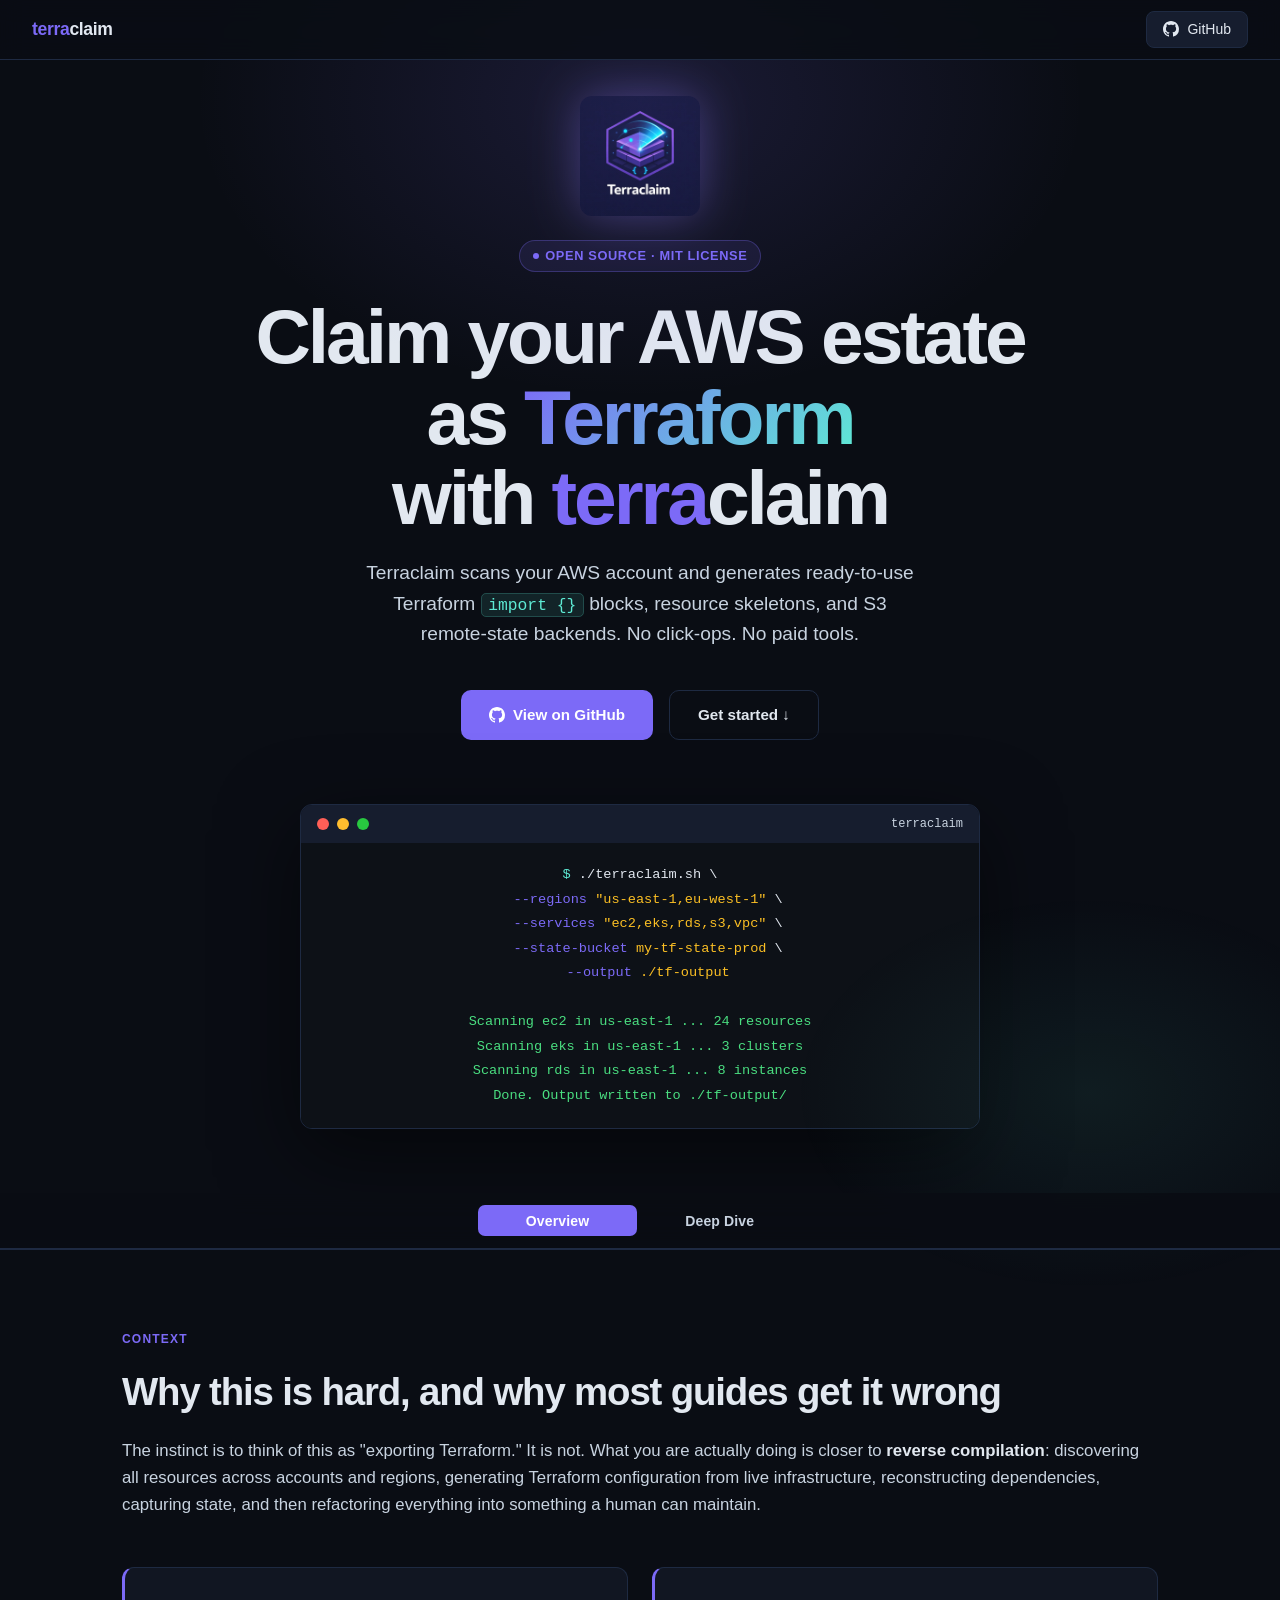
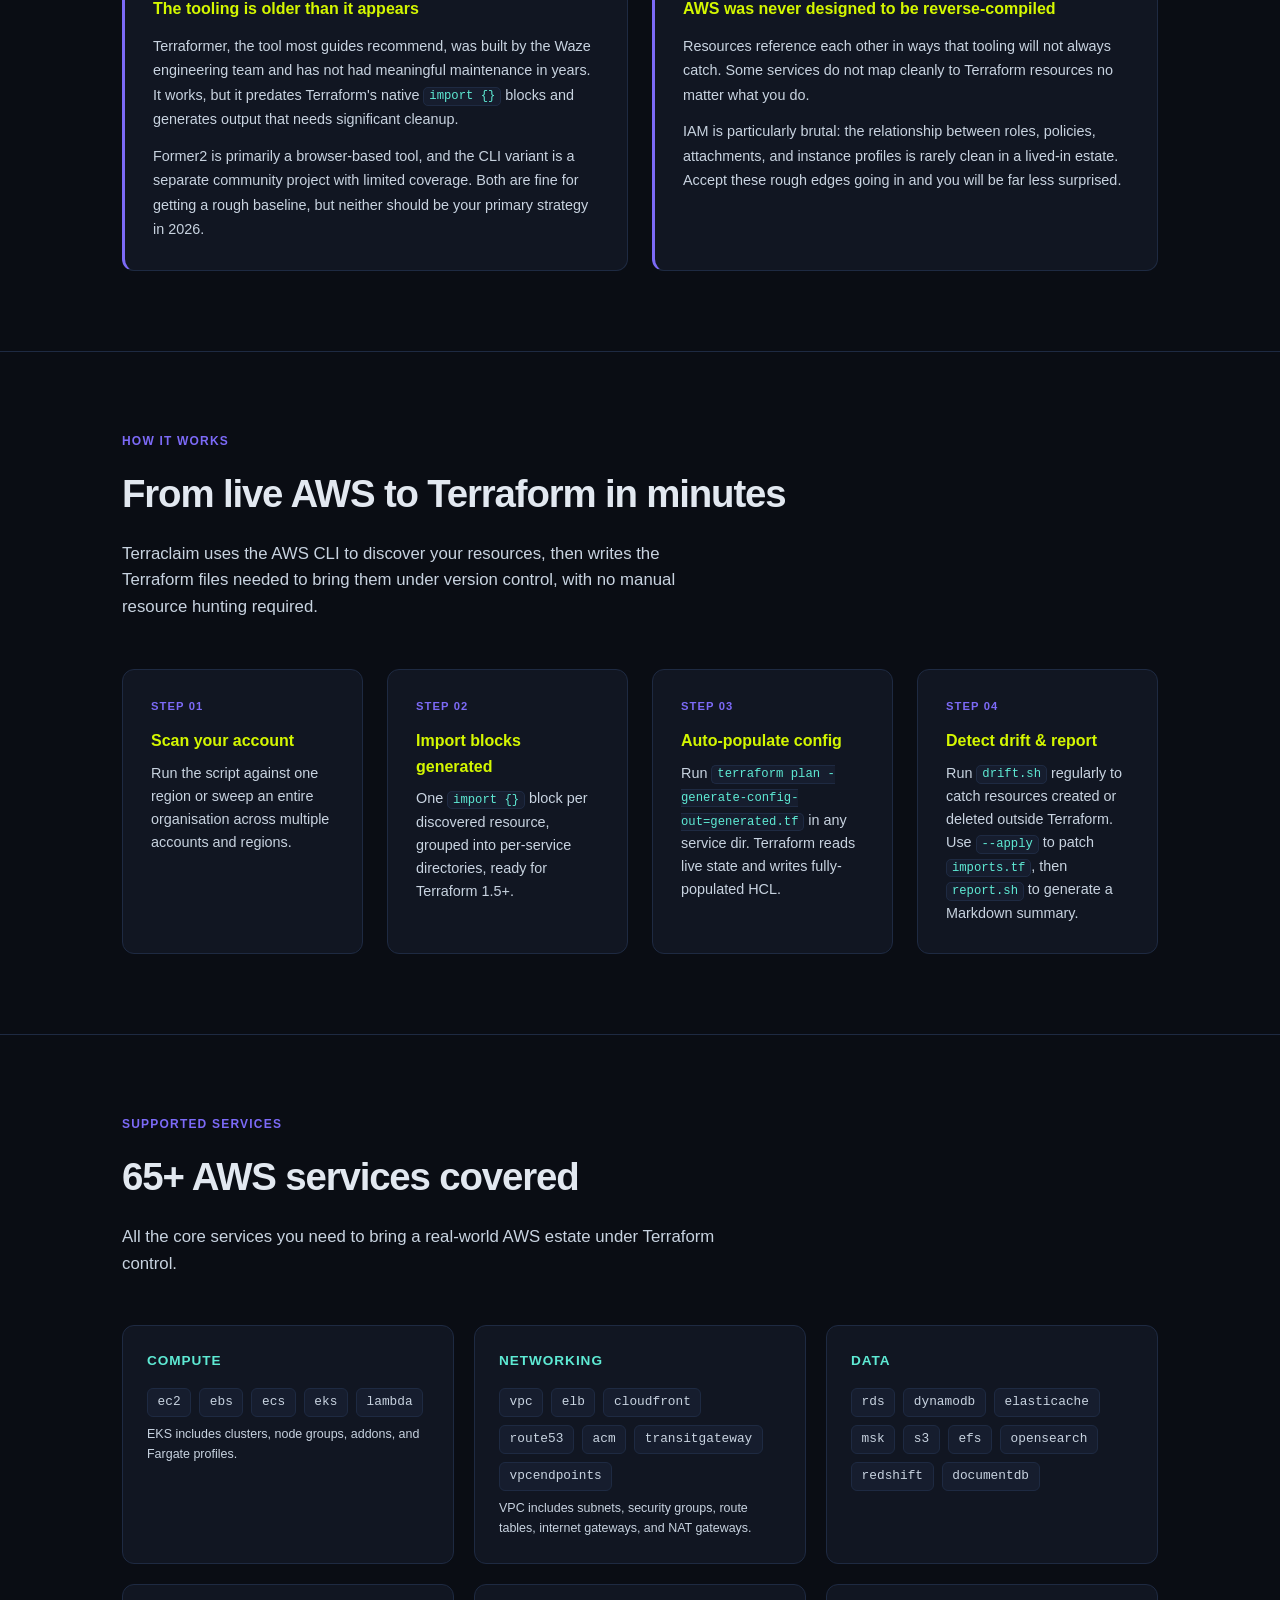
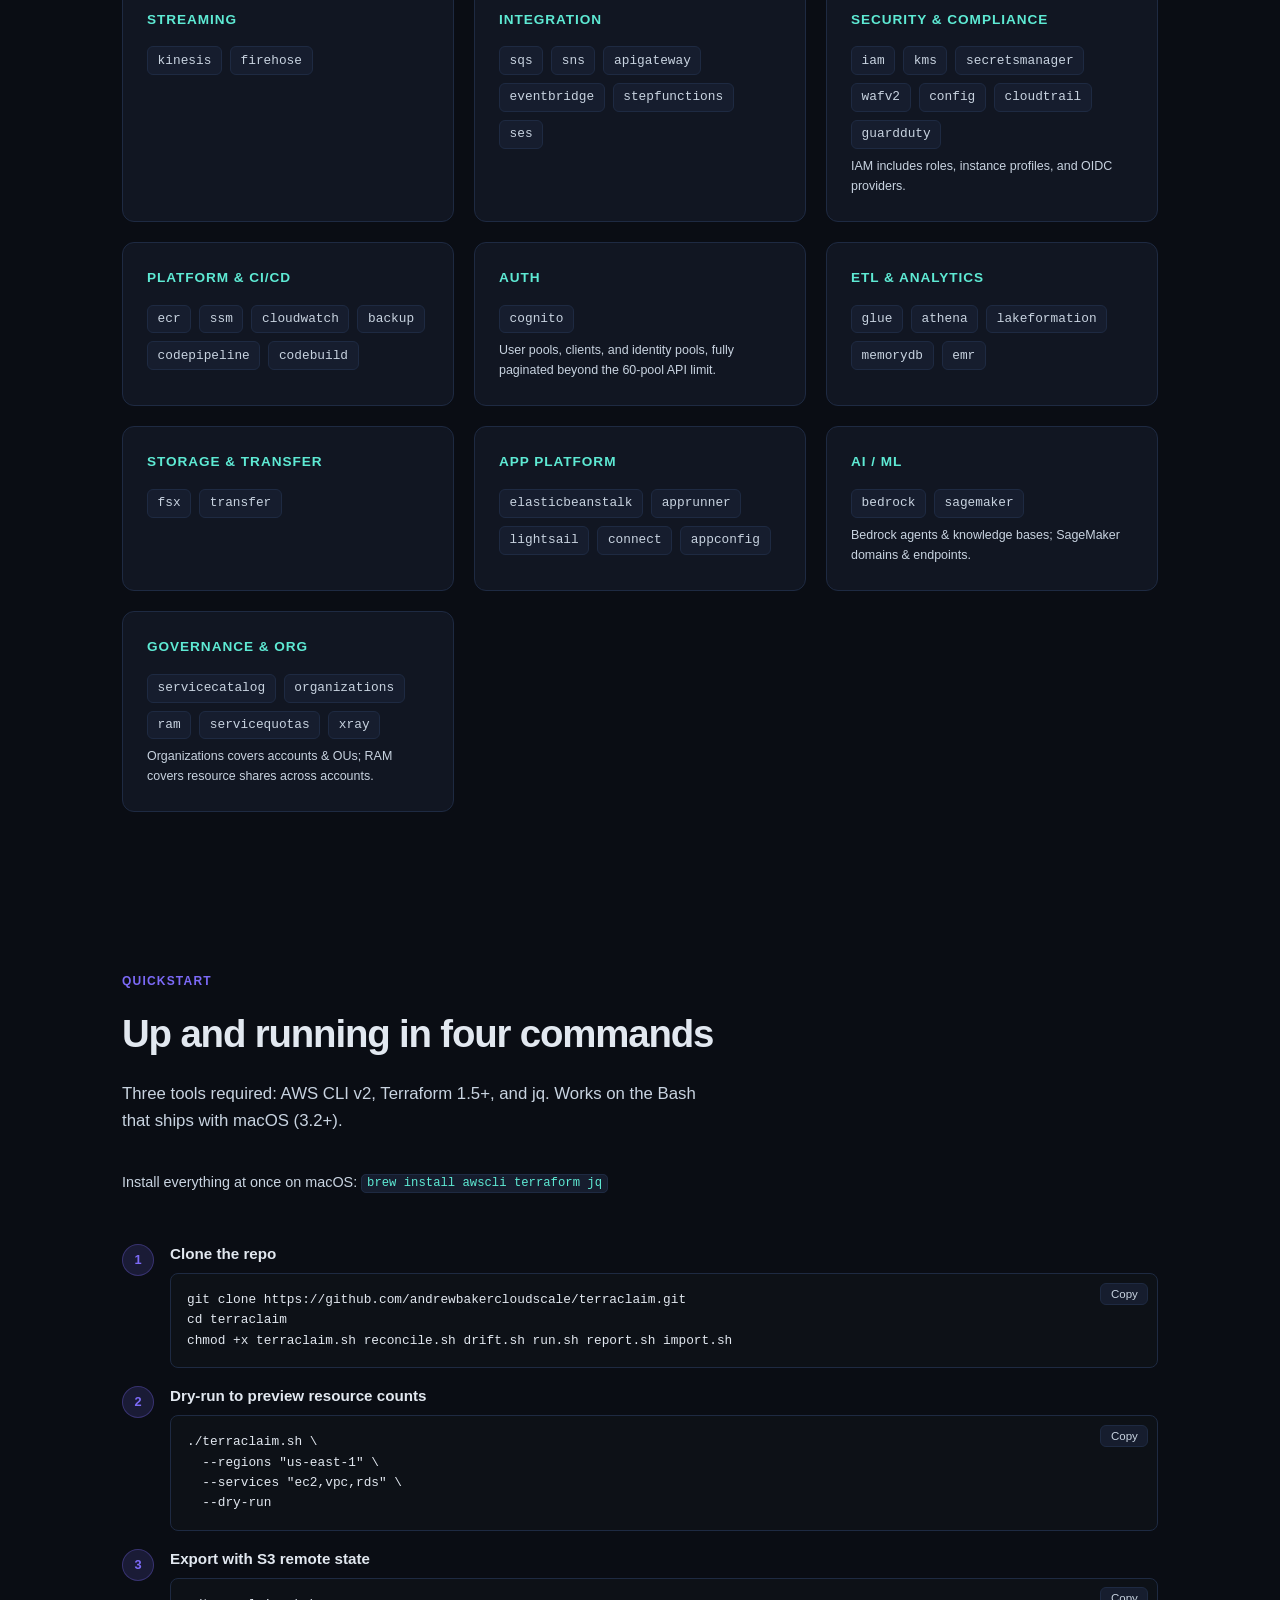
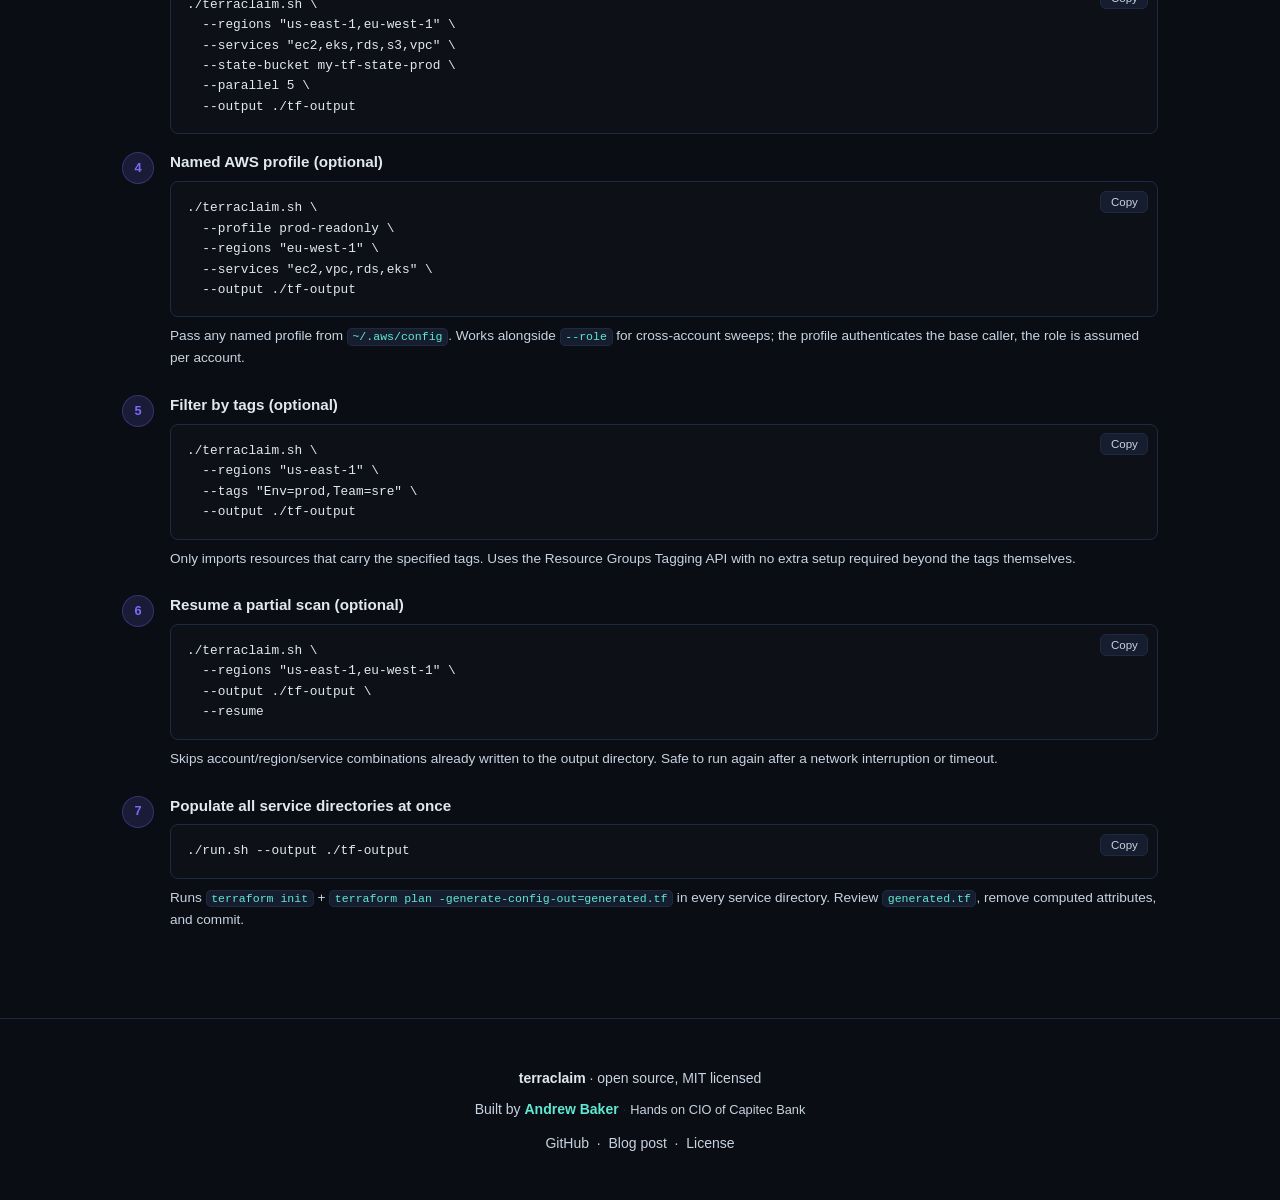
==== index.html @ 017fe3cd "feat: v1.7.1 — import.sh tests, 111 tests across 7 suites, website updates - tests/import.bats (12 t" ====
<!DOCTYPE html>
<html lang="en">
<head>
  <meta charset="UTF-8" />
  <meta name="viewport" content="width=device-width, initial-scale=1.0" />
  <title>Terraclaim: Claim your AWS estate as Terraform</title>
  <link rel="icon" type="image/png" href="favicon-tc.png" />
  <link rel="shortcut icon" href="favicon-tc.png" />
  <meta name="description" content="Terraclaim scans your AWS account and generates ready-to-use Terraform import blocks. No click-ops. No paid tools." />
  <meta property="og:title" content="Terraclaim: Claim your AWS estate as Terraform" />
  <meta property="og:description" content="Scan your AWS account and generate ready-to-use Terraform import blocks. No click-ops. No paid tools." />
  <meta property="og:image" content="https://terraclaim.org/terraclaim.png" />
  <meta property="og:image:secure_url" content="https://terraclaim.org/terraclaim.png" />
  <meta property="og:image:type" content="image/png" />
  <meta property="og:image:width" content="1024" />
  <meta property="og:image:height" content="1024" />
  <meta property="og:image:alt" content="Terraclaim: Claim your AWS estate as Terraform" />
  <meta property="og:url" content="https://terraclaim.org" />
  <meta property="og:type" content="website" />
  <meta name="twitter:card" content="summary_large_image" />
  <meta name="twitter:image" content="https://terraclaim.org/terraclaim.png" />
  <meta name="twitter:image:alt" content="Terraclaim: Claim your AWS estate as Terraform" />
  <style>
    *, *::before, *::after { box-sizing: border-box; margin: 0; padding: 0; }

    :root {
      --bg: #0a0d14;
      --surface: #111622;
      --surface2: #161d2e;
      --border: #1e2a42;
      --accent: #7c6af7;
      --accent2: #5eead4;
      --text: #e2e8f0;
      --muted: #c8d3e0;
      --code-bg: #0d1117;
      --radius: 12px;
    }

    html { scroll-behavior: smooth; scroll-padding-top: 68px; }

    body {
      background: var(--bg);
      color: var(--text);
      font-family: -apple-system, BlinkMacSystemFont, 'Inter', 'Segoe UI', sans-serif;
      font-size: 16px;
      line-height: 1.6;
      overflow-x: hidden;
    }

    /* NAV */
    nav {
      position: fixed;
      top: 0; left: 0; right: 0;
      z-index: 100;
      display: flex;
      align-items: center;
      justify-content: space-between;
      padding: 0 2rem;
      height: 60px;
      background: rgba(10, 13, 20, 0.85);
      backdrop-filter: blur(12px);
      border-bottom: 1px solid var(--border);
    }

    .nav-logo {
      font-size: 1.1rem;
      font-weight: 700;
      letter-spacing: -0.02em;
      color: var(--text);
      text-decoration: none;
    }

    .nav-logo span { color: var(--accent); }

    .nav-links { display: flex; gap: 1.5rem; align-items: center; }

    .nav-links a {
      color: var(--muted);
      text-decoration: none;
      font-size: 0.9rem;
      transition: color 0.2s;
    }

    .nav-links a:hover { color: var(--text); }

    /* TAB STRIP — sits below hero, sticks to top while scrolling */
    #tab-strip {
      position: sticky;
      top: 60px;
      left: 0; right: 0;
      z-index: 99;
      display: flex;
      justify-content: center;
      padding: 0.75rem 0;
      background: rgba(10, 13, 20, 0.95);
      backdrop-filter: blur(12px);
      border-bottom: 1px solid var(--border);
    }

    /* TAB SWITCHER */
    .tab-bar {
      display: flex;
      gap: 0.25rem;
      background: var(--surface2);
      border: 1px solid var(--border);
      border-radius: 10px;
      padding: 0.25rem;
    }

    .tab-btn {
      background: none;
      border: none;
      color: var(--muted);
      font-size: 0.875rem;
      font-weight: 600;
      padding: 0.45rem 3rem;
      border-radius: 7px;
      cursor: pointer;
      transition: background 0.18s, color 0.18s;
      letter-spacing: 0.01em;
    }

    .tab-btn:hover { color: var(--text); }

    .tab-btn.active {
      background: var(--accent);
      color: #fff;
    }

    /* hide/show tab panels */
    .tab-panel { display: block; }
    .tab-panel.hidden { display: none; }

    .btn-gh {
      display: flex;
      align-items: center;
      gap: 0.5rem;
      background: var(--surface2);
      border: 1px solid var(--border);
      color: var(--text) !important;
      padding: 0.4rem 1rem;
      border-radius: 8px;
      font-size: 0.875rem !important;
      font-weight: 500;
      transition: background 0.2s, border-color 0.2s !important;
    }

    .btn-gh:hover { background: var(--border) !important; border-color: var(--accent) !important; color: var(--text) !important; }

    /* HERO */
    .hero {
      min-height: 100vh;
      display: flex;
      flex-direction: column;
      align-items: center;
      justify-content: center;
      text-align: center;
      padding: 6rem 2rem 4rem;
      position: relative;
    }

    .hero::before {
      content: '';
      position: absolute;
      top: -200px; left: 50%; transform: translateX(-50%);
      width: 900px; height: 600px;
      background: radial-gradient(ellipse at center, rgba(124, 106, 247, 0.15) 0%, transparent 70%);
      pointer-events: none;
    }

    .hero::after {
      content: '';
      position: absolute;
      bottom: -100px; right: -200px;
      width: 600px; height: 400px;
      background: radial-gradient(ellipse at center, rgba(94, 234, 212, 0.07) 0%, transparent 70%);
      pointer-events: none;
    }

    .badge {
      display: inline-flex;
      align-items: center;
      gap: 0.4rem;
      background: rgba(124, 106, 247, 0.1);
      border: 1px solid rgba(124, 106, 247, 0.3);
      color: var(--accent);
      font-size: 0.8rem;
      font-weight: 600;
      letter-spacing: 0.05em;
      text-transform: uppercase;
      padding: 0.3rem 0.8rem;
      border-radius: 99px;
      margin-bottom: 1.5rem;
      transition: transform 0.2s ease, box-shadow 0.2s ease, border-color 0.2s ease, background 0.2s ease;
      cursor: default;
      will-change: transform;
    }

    .badge:hover {
      border-color: var(--accent);
      background: rgba(124, 106, 247, 0.2);
      transform: translateY(-6px) scale(1.02);
      box-shadow: 0 20px 40px rgba(0,0,0,0.5), 0 0 0 1px var(--accent), 0 8px 32px rgba(124,106,247,0.2);
    }

    .hero-logo {
      transition: transform 0.2s ease, filter 0.2s ease;
      will-change: transform;
      cursor: pointer;
      mix-blend-mode: screen;
      border-radius: var(--radius);
    }

    .hero-logo:hover {
      transform: translateY(-6px) scale(1.02);
      filter: drop-shadow(0 0 36px rgba(124,106,247,0.6)) !important;
    }

    .badge::before {
      content: '';
      width: 6px; height: 6px;
      background: var(--accent);
      border-radius: 50%;
    }

    h1 {
      font-size: clamp(2.8rem, 6vw, 5rem);
      font-weight: 800;
      letter-spacing: -0.04em;
      line-height: 1.05;
      margin-bottom: 1.25rem;
    }

    h1 .gradient {
      background: linear-gradient(135deg, var(--accent) 0%, var(--accent2) 100%);
      -webkit-background-clip: text;
      -webkit-text-fill-color: transparent;
      background-clip: text;
    }

    .tc-terra { color: var(--accent); }

    .hero-sub {
      font-size: clamp(1rem, 2vw, 1.2rem);
      color: var(--muted);
      max-width: 560px;
      margin-bottom: 2.5rem;
    }

    .hero-actions {
      display: flex;
      gap: 1rem;
      flex-wrap: wrap;
      justify-content: center;
    }

    .btn-primary {
      display: inline-flex;
      align-items: center;
      gap: 0.5rem;
      background: var(--accent);
      color: #fff;
      text-decoration: none;
      padding: 0.75rem 1.75rem;
      border-radius: 10px;
      font-weight: 600;
      font-size: 0.95rem;
      transition: opacity 0.2s, transform 0.15s;
    }

    .btn-primary:hover { opacity: 0.88; transform: translateY(-1px); }

    .btn-outline {
      display: inline-flex;
      align-items: center;
      gap: 0.5rem;
      background: transparent;
      color: var(--text);
      text-decoration: none;
      padding: 0.75rem 1.75rem;
      border-radius: 10px;
      font-weight: 600;
      font-size: 0.95rem;
      border: 1px solid var(--border);
      transition: border-color 0.2s, background 0.2s, transform 0.15s;
    }

    .btn-outline:hover { border-color: var(--accent); background: rgba(124,106,247,0.07); transform: translateY(-1px); }

    /* TERMINAL SNIPPET */
    .terminal-wrap {
      margin-top: 4rem;
      width: 100%;
      max-width: 680px;
      border-radius: var(--radius);
      overflow: hidden;
      border: 1px solid var(--border);
      box-shadow: 0 24px 80px rgba(0,0,0,0.5);
      transition: transform 0.2s ease, box-shadow 0.2s ease, border-color 0.2s ease;
      will-change: transform;
      cursor: pointer;
    }

    .terminal-wrap:hover {
      border-color: var(--accent);
      box-shadow: 0 32px 96px rgba(124,106,247,0.25), 0 24px 80px rgba(0,0,0,0.5);
      transform: translateY(-6px) scale(1.02);
    }

    .terminal-bar {
      background: var(--surface2);
      padding: 0.6rem 1rem;
      display: flex;
      align-items: center;
      gap: 0.5rem;
    }

    .dot { width: 12px; height: 12px; border-radius: 50%; }
    .dot-r { background: #ff5f57; }
    .dot-y { background: #ffbd2e; }
    .dot-g { background: #28c840; }

    .terminal-label {
      font-size: 0.75rem;
      color: var(--muted);
      margin-left: auto;
      font-family: 'SF Mono', 'Fira Code', monospace;
    }

    .terminal-body {
      background: var(--code-bg);
      padding: 1.25rem 1.5rem;
      font-family: 'SF Mono', 'Fira Code', 'Cascadia Code', monospace;
      font-size: 0.85rem;
      line-height: 1.8;
    }

    .terminal-body .prompt { color: var(--accent2); user-select: none; }
    .terminal-body .cmd { color: var(--text); }
    .terminal-body .flag { color: var(--accent); }
    .terminal-body .val { color: #fbbf24; }
    .terminal-body .comment { color: var(--muted); }
    .terminal-body .out { color: #4ade80; }

    /* SECTION LAYOUT */
    section {
      padding: 5rem 2rem;
      max-width: 1100px;
      margin: 0 auto;
    }

    .section-label {
      font-size: 0.75rem;
      font-weight: 700;
      letter-spacing: 0.1em;
      text-transform: uppercase;
      color: var(--accent);
      margin-bottom: 0.75rem;
    }

    h2 {
      font-size: clamp(1.6rem, 3vw, 2.4rem);
      font-weight: 700;
      letter-spacing: -0.03em;
      margin-bottom: 1rem;
    }

    .section-intro {
      color: var(--muted);
      max-width: 600px;
      margin-bottom: 3rem;
      font-size: 1.05rem;
    }

    /* HOW IT WORKS */
    .steps {
      display: grid;
      grid-template-columns: repeat(auto-fit, minmax(220px, 1fr));
      gap: 1.5rem;
    }

    .step {
      background: var(--surface);
      border: 1px solid var(--border);
      border-radius: var(--radius);
      padding: 1.75rem;
      position: relative;
      transition: transform 0.2s ease, box-shadow 0.2s ease, border-color 0.2s ease, background 0.2s ease;
    }

    .step:hover {
      border-color: var(--accent);
      background: var(--surface2);
      transform: translateY(-6px) scale(1.02);
      box-shadow: 0 20px 40px rgba(0,0,0,0.5), 0 0 0 1px var(--accent), 0 8px 32px rgba(124,106,247,0.2);
    }

    .step-num {
      font-size: 0.7rem;
      font-weight: 700;
      letter-spacing: 0.1em;
      color: var(--accent);
      margin-bottom: 0.75rem;
    }

    .step h3 { font-size: 1rem; font-weight: 600; margin-bottom: 0.5rem; color: #d4f700; }
    .step p { font-size: 0.9rem; color: var(--muted); }

    /* SERVICES */
    .service-grid {
      display: grid;
      grid-template-columns: repeat(auto-fit, minmax(280px, 1fr));
      gap: 1.25rem;
    }

    .service-card {
      background: var(--surface);
      border: 1px solid var(--border);
      border-radius: var(--radius);
      padding: 1.5rem;
      transition: transform 0.2s ease, box-shadow 0.2s ease, border-color 0.2s ease, background 0.2s ease;
    }

    .service-card:hover {
      border-color: var(--accent2);
      background: var(--surface2);
      transform: translateY(-6px) scale(1.02);
      box-shadow: 0 20px 40px rgba(0,0,0,0.5), 0 0 0 1px var(--accent2), 0 8px 32px rgba(94,234,212,0.15);
    }

    .service-card h3 {
      font-size: 0.85rem;
      font-weight: 600;
      text-transform: uppercase;
      letter-spacing: 0.07em;
      color: var(--accent2);
      margin-bottom: 1rem;
    }

    .tags {
      display: flex;
      flex-wrap: wrap;
      gap: 0.5rem;
    }

    .tag {
      background: var(--surface2);
      border: 1px solid var(--border);
      color: var(--muted);
      font-size: 0.8rem;
      font-family: 'SF Mono', 'Fira Code', monospace;
      padding: 0.2rem 0.6rem;
      border-radius: 6px;
    }

    /* OUTPUT */
    .output-grid {
      display: grid;
      grid-template-columns: 1fr 1fr;
      gap: 1.5rem;
    }

    @media (max-width: 640px) { .output-grid { grid-template-columns: 1fr; } }

    .output-card {
      background: var(--surface);
      border: 1px solid var(--border);
      border-radius: var(--radius);
      padding: 1.5rem;
      transition: transform 0.2s ease, box-shadow 0.2s ease, border-color 0.2s ease, background 0.2s ease;
    }

    .output-card:hover {
      border-color: var(--accent);
      background: var(--surface2);
      transform: translateY(-6px) scale(1.02);
      box-shadow: 0 20px 40px rgba(0,0,0,0.5), 0 0 0 1px var(--accent), 0 8px 32px rgba(124,106,247,0.2);
    }

    .output-card h3 {
      font-size: 0.95rem;
      font-weight: 600;
      margin-bottom: 0.4rem;
    }

    .output-card p {
      font-size: 0.875rem;
      color: var(--muted);
      margin-bottom: 1rem;
    }

    pre {
      background: var(--code-bg);
      border: 1px solid var(--border);
      border-radius: 8px;
      padding: 1rem;
      font-family: 'SF Mono', 'Fira Code', monospace;
      font-size: 0.8rem;
      line-height: 1.6;
      overflow-x: auto;
      color: var(--text);
    }

    pre .kw { color: var(--accent); }
    pre .str { color: #fbbf24; }
    pre .cm { color: var(--muted); }

    /* QUICKSTART */
    .qs-steps {
      display: flex;
      flex-direction: column;
      gap: 1rem;
    }

    .qs-step {
      display: grid;
      grid-template-columns: 32px 1fr;
      gap: 1rem;
      align-items: start;
    }

    .qs-num {
      width: 32px; height: 32px;
      background: rgba(124,106,247,0.15);
      border: 1px solid rgba(124,106,247,0.3);
      color: var(--accent);
      border-radius: 50%;
      display: flex;
      align-items: center;
      justify-content: center;
      font-size: 0.8rem;
      font-weight: 700;
      flex-shrink: 0;
      margin-top: 2px;
    }

    .qs-content h3 { font-size: 0.95rem; font-weight: 600; margin-bottom: 0.4rem; }
    .qs-content p { font-size: 0.875rem; color: var(--muted); margin-bottom: 0.5rem; }

    code {
      background: var(--surface2);
      border: 1px solid var(--border);
      border-radius: 5px;
      padding: 0.1em 0.4em;
      font-family: 'SF Mono', 'Fira Code', monospace;
      font-size: 0.85em;
      color: var(--accent2);
    }

    /* WHY HARD */
    .hard-grid {
      display: grid;
      grid-template-columns: repeat(auto-fit, minmax(300px, 1fr));
      gap: 1.5rem;
      margin-top: 2.5rem;
    }

    .hard-card {
      background: var(--surface);
      border: 1px solid var(--border);
      border-radius: var(--radius);
      padding: 1.75rem;
      border-left: 3px solid var(--accent);
      transition: transform 0.2s ease, box-shadow 0.2s ease, border-color 0.2s ease, background 0.2s ease;
    }

    .hard-card:hover {
      border-color: var(--accent);
      background: var(--surface2);
      transform: translateY(-6px) scale(1.02);
      box-shadow: 0 20px 40px rgba(0,0,0,0.5), 0 0 0 1px var(--accent), 0 8px 32px rgba(124,106,247,0.2);
    }

    .hard-card h3 {
      font-size: 1rem;
      font-weight: 600;
      color: #d4f700;
      margin-bottom: 0.75rem;
    }

    .hard-card p {
      font-size: 0.9rem;
      color: var(--muted);
      line-height: 1.7;
    }

    .hard-card p + p { margin-top: 0.75rem; }

    /* COPY BUTTON */
    .pre-wrap {
      position: relative;
    }

    .copy-btn {
      position: absolute;
      top: 0.6rem;
      right: 0.6rem;
      background: var(--surface2);
      border: 1px solid var(--border);
      color: var(--muted);
      font-family: -apple-system, BlinkMacSystemFont, 'Inter', sans-serif;
      font-size: 0.72rem;
      font-weight: 500;
      padding: 0.25rem 0.6rem;
      border-radius: 6px;
      cursor: pointer;
      transition: background 0.15s, color 0.15s, border-color 0.15s;
      user-select: none;
    }

    .copy-btn:hover {
      background: var(--border);
      color: var(--text);
      border-color: var(--accent);
    }

    .copy-btn.copied {
      color: var(--accent2);
      border-color: var(--accent2);
    }

    /* DIVIDER */
    .divider {
      border: none;
      border-top: 1px solid var(--border);
      margin: 0;
    }

    /* FOOTER */
    footer {
      text-align: center;
      padding: 3rem 2rem;
      color: var(--muted);
      font-size: 0.875rem;
      border-top: 1px solid var(--border);
    }

    footer a { color: var(--muted); text-decoration: none; transition: color 0.2s; }
    footer a:hover { color: var(--accent); }

    /* RESPONSIVE */
    @media (max-width: 640px) {
      nav { padding: 0 1rem; }
      .nav-links a:not(.btn-gh) { display: none; }
    }
  </style>
</head>
<body>

<!-- MATRIX RAIN OVERLAY -->
<div id="matrix-overlay" style="position:fixed;top:0;left:0;width:100%;height:100%;z-index:9998;opacity:1;transition:opacity 1.5s ease;pointer-events:none;">
  <canvas id="matrix-canvas" style="display:block;width:100%;height:100%;"></canvas>
</div>

<!-- NAV -->
<nav>
  <a class="nav-logo" href="#"><span>terra</span>claim</a>
  <div class="nav-links">
    <a class="btn-gh" href="https://github.com/andrewbakercloudscale/terraclaim" target="_blank" rel="noopener">
      <svg width="16" height="16" viewBox="0 0 16 16" fill="currentColor"><path d="M8 0C3.58 0 0 3.58 0 8c0 3.54 2.29 6.53 5.47 7.59.4.07.55-.17.55-.38 0-.19-.01-.82-.01-1.49-2.01.37-2.53-.49-2.69-.94-.09-.23-.48-.94-.82-1.13-.28-.15-.68-.52-.01-.53.63-.01 1.08.58 1.23.82.72 1.21 1.87.87 2.33.66.07-.52.28-.87.51-1.07-1.78-.2-3.64-.89-3.64-3.95 0-.87.31-1.59.82-2.15-.08-.2-.36-1.02.08-2.12 0 0 .67-.21 2.2.82.64-.18 1.32-.27 2-.27.68 0 1.36.09 2 .27 1.53-1.04 2.2-.82 2.2-.82.44 1.1.16 1.92.08 2.12.51.56.82 1.27.82 2.15 0 3.07-1.87 3.75-3.65 3.95.29.25.54.73.54 1.48 0 1.07-.01 1.93-.01 2.2 0 .21.15.46.55.38A8.013 8.013 0 0016 8c0-4.42-3.58-8-8-8z"/></svg>
      GitHub
    </a>
  </div>
</nav>

<!-- HERO -->
<section class="hero">
  <img src="terraclaim.jpg" alt="Terraclaim" class="hero-logo" style="width:120px;height:120px;object-fit:contain;margin-bottom:1.5rem;filter:drop-shadow(0 0 24px rgba(124,106,247,0.4));" />
  <div class="badge">Open Source · MIT License</div>
  <h1>Claim your AWS estate<br>as <span class="gradient">Terraform</span><br>with <span class="tc-terra">terra</span>claim</h1>
  <p class="hero-sub">
    Terraclaim scans your AWS account and generates ready-to-use Terraform
    <code style="background:rgba(94,234,212,0.1);border-color:rgba(94,234,212,0.2);color:var(--accent2);">import {}</code> blocks,
    resource skeletons, and S3 remote-state backends. No click-ops. No paid tools.
  </p>
  <div class="hero-actions">
    <a class="btn-primary" href="https://github.com/andrewbakercloudscale/terraclaim" target="_blank" rel="noopener">
      <svg width="16" height="16" viewBox="0 0 16 16" fill="currentColor"><path d="M8 0C3.58 0 0 3.58 0 8c0 3.54 2.29 6.53 5.47 7.59.4.07.55-.17.55-.38 0-.19-.01-.82-.01-1.49-2.01.37-2.53-.49-2.69-.94-.09-.23-.48-.94-.82-1.13-.28-.15-.68-.52-.01-.53.63-.01 1.08.58 1.23.82.72 1.21 1.87.87 2.33.66.07-.52.28-.87.51-1.07-1.78-.2-3.64-.89-3.64-3.95 0-.87.31-1.59.82-2.15-.08-.2-.36-1.02.08-2.12 0 0 .67-.21 2.2.82.64-.18 1.32-.27 2-.27.68 0 1.36.09 2 .27 1.53-1.04 2.2-.82 2.2-.82.44 1.1.16 1.92.08 2.12.51.56.82 1.27.82 2.15 0 3.07-1.87 3.75-3.65 3.95.29.25.54.73.54 1.48 0 1.07-.01 1.93-.01 2.2 0 .21.15.46.55.38A8.013 8.013 0 0016 8c0-4.42-3.58-8-8-8z"/></svg>
      View on GitHub
    </a>
    <a class="btn-outline" href="#quickstart">Get started &darr;</a>
  </div>

  <div class="terminal-wrap">
    <div class="terminal-bar">
      <div class="dot dot-r"></div>
      <div class="dot dot-y"></div>
      <div class="dot dot-g"></div>
      <span class="terminal-label">terraclaim</span>
    </div>
    <div class="terminal-body">
      <div><span class="prompt">$ </span><span class="cmd">./terraclaim.sh \</span></div>
      <div>&nbsp;&nbsp;<span class="flag">--regions</span> <span class="val">"us-east-1,eu-west-1"</span> \</div>
      <div>&nbsp;&nbsp;<span class="flag">--services</span> <span class="val">"ec2,eks,rds,s3,vpc"</span> \</div>
      <div>&nbsp;&nbsp;<span class="flag">--state-bucket</span> <span class="val">my-tf-state-prod</span> \</div>
      <div>&nbsp;&nbsp;<span class="flag">--output</span> <span class="val">./tf-output</span></div>
      <br>
      <div><span class="out">Scanning ec2 in us-east-1 ... 24 resources</span></div>
      <div><span class="out">Scanning eks in us-east-1 ... 3 clusters</span></div>
      <div><span class="out">Scanning rds in us-east-1 ... 8 instances</span></div>
      <div><span class="out">Done. Output written to ./tf-output/</span></div>
    </div>
  </div>
</section>

<!-- TAB STRIP — always visible below hero -->
<div id="tab-strip">
  <button class="tab-btn active" onclick="switchTab('overview')">Overview</button>
  <button class="tab-btn" onclick="switchTab('deepdive')">Deep Dive</button>
</div>

<hr class="divider" data-tab="overview" />

<!-- WHY HARD -->
<section id="why-hard" data-tab="overview">
  <div class="section-label">Context</div>
  <h2>Why this is hard, and why most guides get it wrong</h2>
  <p class="section-intro" style="max-width:100%;">
    The instinct is to think of this as "exporting Terraform." It is not. What you are
    actually doing is closer to <strong style="color:var(--text);">reverse compilation</strong>:
    discovering all resources across accounts and regions, generating Terraform configuration
    from live infrastructure, reconstructing dependencies, capturing state, and then
    refactoring everything into something a human can maintain.
  </p>

  <div class="hard-grid">
    <div class="hard-card">
      <h3>The tooling is older than it appears</h3>
      <p>
        Terraformer, the tool most guides recommend, was built by the Waze engineering team
        and has not had meaningful maintenance in years. It works, but it predates
        Terraform's native <code>import {}</code> blocks and generates output that needs
        significant cleanup.
      </p>
      <p>
        Former2 is primarily a browser-based tool, and the CLI variant is a separate
        community project with limited coverage. Both are fine for getting a rough baseline,
        but neither should be your primary strategy in 2026.
      </p>
    </div>
    <div class="hard-card">
      <h3>AWS was never designed to be reverse-compiled</h3>
      <p>
        Resources reference each other in ways that tooling will not always catch. Some
        services do not map cleanly to Terraform resources no matter what you do.
      </p>
      <p>
        IAM is particularly brutal: the relationship between roles, policies, attachments,
        and instance profiles is rarely clean in a lived-in estate. Accept these rough edges
        going in and you will be far less surprised.
      </p>
    </div>
  </div>
</section>

<hr class="divider" data-tab="overview" />

<!-- HOW IT WORKS -->
<section id="how-it-works" data-tab="overview">
  <div class="section-label">How it works</div>
  <h2>From live AWS to Terraform in minutes</h2>
  <p class="section-intro">
    Terraclaim uses the AWS CLI to discover your resources, then writes the Terraform files
    needed to bring them under version control, with no manual resource hunting required.
  </p>
  <div class="steps">
    <div class="step">
      <div class="step-num">STEP 01</div>
      <h3>Scan your account</h3>
      <p>Run the script against one region or sweep an entire organisation across multiple accounts and regions.</p>
    </div>
    <div class="step">
      <div class="step-num">STEP 02</div>
      <h3>Import blocks generated</h3>
      <p>One <code>import {}</code> block per discovered resource, grouped into per-service directories, ready for Terraform 1.5+.</p>
    </div>
    <div class="step">
      <div class="step-num">STEP 03</div>
      <h3>Auto-populate config</h3>
      <p>Run <code>terraform plan -generate-config-out=generated.tf</code> in any service dir. Terraform reads live state and writes fully-populated HCL.</p>
    </div>
    <div class="step">
      <div class="step-num">STEP 04</div>
      <h3>Detect drift &amp; report</h3>
      <p>Run <code>drift.sh</code> regularly to catch resources created or deleted outside Terraform. Use <code>--apply</code> to patch <code>imports.tf</code>, then <code>report.sh</code> to generate a Markdown summary.</p>
    </div>
  </div>
</section>

<hr class="divider" data-tab="overview" />

<!-- SERVICES -->
<section id="services" data-tab="overview">
  <div class="section-label">Supported services</div>
  <h2>65+ AWS services covered</h2>
  <p class="section-intro">All the core services you need to bring a real-world AWS estate under Terraform control.</p>
  <div class="service-grid">
    <div class="service-card">
      <h3>Compute</h3>
      <div class="tags">
        <span class="tag">ec2</span><span class="tag">ebs</span><span class="tag">ecs</span><span class="tag">eks</span><span class="tag">lambda</span>
      </div>
      <p style="font-size:0.78rem;color:var(--muted);margin-top:0.5rem;">EKS includes clusters, node groups, addons, and Fargate profiles.</p>
    </div>
    <div class="service-card">
      <h3>Networking</h3>
      <div class="tags">
        <span class="tag">vpc</span><span class="tag">elb</span><span class="tag">cloudfront</span><span class="tag">route53</span><span class="tag">acm</span><span class="tag">transitgateway</span><span class="tag">vpcendpoints</span>
      </div>
      <p style="font-size:0.78rem;color:var(--muted);margin-top:0.5rem;">VPC includes subnets, security groups, route tables, internet gateways, and NAT gateways.</p>
    </div>
    <div class="service-card">
      <h3>Data</h3>
      <div class="tags">
        <span class="tag">rds</span><span class="tag">dynamodb</span><span class="tag">elasticache</span><span class="tag">msk</span><span class="tag">s3</span><span class="tag">efs</span><span class="tag">opensearch</span><span class="tag">redshift</span><span class="tag">documentdb</span>
      </div>
    </div>
    <div class="service-card">
      <h3>Streaming</h3>
      <div class="tags">
        <span class="tag">kinesis</span><span class="tag">firehose</span>
      </div>
    </div>
    <div class="service-card">
      <h3>Integration</h3>
      <div class="tags">
        <span class="tag">sqs</span><span class="tag">sns</span><span class="tag">apigateway</span><span class="tag">eventbridge</span><span class="tag">stepfunctions</span><span class="tag">ses</span>
      </div>
    </div>
    <div class="service-card">
      <h3>Security &amp; Compliance</h3>
      <div class="tags">
        <span class="tag">iam</span><span class="tag">kms</span><span class="tag">secretsmanager</span><span class="tag">wafv2</span><span class="tag">config</span><span class="tag">cloudtrail</span><span class="tag">guardduty</span>
      </div>
      <p style="font-size:0.78rem;color:var(--muted);margin-top:0.5rem;">IAM includes roles, instance profiles, and OIDC providers.</p>
    </div>
    <div class="service-card">
      <h3>Platform &amp; CI/CD</h3>
      <div class="tags">
        <span class="tag">ecr</span><span class="tag">ssm</span><span class="tag">cloudwatch</span><span class="tag">backup</span><span class="tag">codepipeline</span><span class="tag">codebuild</span>
      </div>
    </div>
    <div class="service-card">
      <h3>Auth</h3>
      <div class="tags">
        <span class="tag">cognito</span>
      </div>
      <p style="font-size:0.78rem;color:var(--muted);margin-top:0.5rem;">User pools, clients, and identity pools, fully paginated beyond the 60-pool API limit.</p>
    </div>
    <div class="service-card">
      <h3>ETL &amp; Analytics</h3>
      <div class="tags">
        <span class="tag">glue</span><span class="tag">athena</span><span class="tag">lakeformation</span><span class="tag">memorydb</span><span class="tag">emr</span>
      </div>
    </div>
    <div class="service-card">
      <h3>Storage &amp; Transfer</h3>
      <div class="tags">
        <span class="tag">fsx</span><span class="tag">transfer</span>
      </div>
    </div>
    <div class="service-card">
      <h3>App Platform</h3>
      <div class="tags">
        <span class="tag">elasticbeanstalk</span><span class="tag">apprunner</span><span class="tag">lightsail</span><span class="tag">connect</span><span class="tag">appconfig</span>
      </div>
    </div>
    <div class="service-card">
      <h3>AI / ML</h3>
      <div class="tags">
        <span class="tag">bedrock</span><span class="tag">sagemaker</span>
      </div>
      <p style="font-size:0.78rem;color:var(--muted);margin-top:0.5rem;">Bedrock agents &amp; knowledge bases; SageMaker domains &amp; endpoints.</p>
    </div>
    <div class="service-card">
      <h3>Governance &amp; Org</h3>
      <div class="tags">
        <span class="tag">servicecatalog</span><span class="tag">organizations</span><span class="tag">ram</span><span class="tag">servicequotas</span><span class="tag">xray</span>
      </div>
      <p style="font-size:0.78rem;color:var(--muted);margin-top:0.5rem;">Organizations covers accounts &amp; OUs; RAM covers resource shares across accounts.</p>
    </div>
  </div>
</section>

<hr class="divider" data-tab="deepdive" />

<!-- OUTPUT -->
<section id="output" data-tab="deepdive">
  <div class="section-label">Output</div>
  <h2>Clean, structured Terraform files</h2>
  <p class="section-intro">Each service gets its own directory with three files that Terraform can use immediately.</p>
  <div class="output-grid">
    <div class="output-card">
      <h3>imports.tf</h3>
      <p>One <code>import {}</code> block per discovered resource.</p>
<pre><span class="kw">import</span> {
  to = aws_eks_cluster.<span class="str">cluster_production</span>
  id = <span class="str">"production"</span>
}

<span class="kw">import</span> {
  to = aws_rds_instance.<span class="str">db_primary</span>
  id = <span class="str">"prod-postgres-01"</span>
}</pre>
    </div>
    <div class="output-card">
      <h3>backend.tf</h3>
      <p>S3 remote state configuration and AWS provider block, ready to init.</p>
<pre><span class="kw">terraform</span> {
  backend <span class="str">"s3"</span> {
    bucket = <span class="str">"my-tf-state"</span>
    key    = <span class="str">"us-east-1/eks/terraform.tfstate"</span>
    region = <span class="str">"us-east-1"</span>
  }
}</pre>
    </div>
    <div class="output-card">
      <h3>resources.tf</h3>
      <p>Empty resource skeletons matching every import block, populated by <code>terraform plan -generate-config-out</code>.</p>
<pre><span class="kw">resource</span> <span class="str">"aws_eks_cluster"</span> <span class="str">"cluster_production"</span> {
  <span class="cm"># populated by terraform plan</span>
  <span class="cm"># -generate-config-out=generated.tf</span>
}</pre>
    </div>
    <div class="output-card">
      <h3>Directory structure</h3>
      <p>Organised by account &rarr; region &rarr; service for easy navigation.</p>
<pre>tf-output/
&#x251C;&#x2500;&#x2500; summary.txt
&#x2514;&#x2500;&#x2500; 123456789012/
    &#x251C;&#x2500;&#x2500; us-east-1/
    &#x2502;   &#x251C;&#x2500;&#x2500; ec2/
    &#x2502;   &#x251C;&#x2500;&#x2500; eks/
    &#x2502;   &#x2514;&#x2500;&#x2500; rds/
    &#x2514;&#x2500;&#x2500; eu-west-1/</pre>
    </div>
  </div>
</section>

<hr class="divider" data-tab="deepdive" />

<!-- DRIFT -->
<section id="drift" data-tab="deepdive">
  <div class="section-label">Drift detection</div>
  <h2>Stay in sync after day one</h2>
  <p class="section-intro">
    Once your Terraform baseline is committed, <code>drift.sh</code> re-scans AWS and
    diffs the results against your <code>imports.tf</code> files with no AWS Resource Explorer required.
  </p>
  <div class="steps">
    <div class="step">
      <div class="step-num">NEW</div>
      <h3>Resources added outside Terraform</h3>
      <p>Found in AWS but missing from <code>imports.tf</code>. With <code>--apply</code>, new <code>import {}</code> blocks are appended automatically.</p>
    </div>
    <div class="step">
      <div class="step-num">REMOVED</div>
      <h3>Resources deleted outside Terraform</h3>
      <p>Present in <code>imports.tf</code> but no longer in AWS. With <code>--apply</code>, stale blocks are commented out with a timestamp.</p>
    </div>
    <div class="step">
      <div class="step-num">CI</div>
      <h3>Run on a schedule</h3>
      <p>Drop <code>drift.sh</code> into a nightly CI job. Pass <code>--report ./drift.txt</code> to save output, then feed it into <code>report.sh</code> to generate a Markdown summary.</p>
    </div>
  </div>

  <div style="margin-top:2rem;">
    <div class="output-card" style="background:var(--surface);border:1px solid var(--border);border-radius:var(--radius);padding:1.5rem;">
      <h3 style="font-size:0.95rem;font-weight:600;margin-bottom:1rem;">Sample drift report</h3>
<pre><span class="cm"># report only</span>
./drift.sh --output ./tf-output --regions <span class="str">"us-east-1"</span>

<span class="cm"># apply changes to imports.tf</span>
./drift.sh --output ./tf-output --regions <span class="str">"us-east-1"</span> --apply

<span class="cm">-------------------------------------------------------</span>
<span class="kw">NEW</span>  (2 resource(s) found in AWS, not in imports.tf)
  + aws_instance.web_server_new  (id: i-0abc123def456)
  + aws_instance.batch_worker    (id: i-0def789abc012)
<span class="kw">REMOVED</span>  (1 resource(s) in imports.tf, no longer in AWS)
  - aws_instance.old_bastion     (id: i-0111222333444)
<span class="cm">-------------------------------------------------------</span>
Unchanged:               22
New (not yet imported):   2
Removed (stale):          1</pre>
    </div>
  </div>
</section>

<hr class="divider" data-tab="deepdive" />

<!-- REPORT -->
<section id="report" data-tab="deepdive">
  <div class="section-label">Reporting</div>
  <h2>One-command Markdown reports</h2>
  <p class="section-intro">
    <code>report.sh</code> reads any <code>terraclaim.sh</code> output directory and generates a clean Markdown document — service breakdown, import counts, and an optional drift section from a <code>drift.sh --report</code> file.
  </p>
  <div class="steps">
    <div class="step">
      <div class="step-num">MD</div>
      <h3>Markdown output</h3>
      <p>Write to stdout or pass <code>--out report.md</code>. Paste it into a PR description, Confluence, or a GitHub wiki — it renders instantly.</p>
    </div>
    <div class="step">
      <div class="step-num">DRIFT</div>
      <h3>Drift section included</h3>
      <p>Pass <code>--drift ./drift.txt</code> (produced by <code>drift.sh --report</code>) to append a NEW / REMOVED breakdown to the same document.</p>
    </div>
    <div class="step">
      <div class="step-num">CI</div>
      <h3>Commit it to git</h3>
      <p>Run <code>report.sh</code> at the end of every nightly drift job and commit <code>report.md</code> to a <code>infra-reports</code> branch — instant audit trail with no extra tooling.</p>
    </div>
  </div>

  <div style="margin-top:2rem;">
    <div class="output-card" style="background:var(--surface);border:1px solid var(--border);border-radius:var(--radius);padding:1.5rem;">
      <h3 style="font-size:0.95rem;font-weight:600;margin-bottom:1rem;">Usage</h3>
<pre><span class="cm"># basic — prints to stdout</span>
./report.sh --output ./tf-output

<span class="cm"># with drift section, write to file</span>
./drift.sh --output ./tf-output --report ./drift.txt
./report.sh --output ./tf-output \
  --drift  ./drift.txt \
  --title  <span class="str">"Production AWS Report — March 2026"</span> \
  --out    report.md</pre>
    </div>
  </div>

  <div style="margin-top:1.5rem;">
    <div class="output-card" style="background:var(--surface);border:1px solid var(--border);border-radius:var(--radius);padding:1.5rem;">
      <h3 style="font-size:0.95rem;font-weight:600;margin-bottom:1rem;">Example report output — account 987267051295 / af-south-1</h3>
<pre><span class="kw"># Production AWS Report — March 2026</span>

<span class="cm">**Generated:** 2026-03-25T11:06:09Z</span>
<span class="cm">**Output directory:** `./tf-output`</span>

---

<span class="kw">## Summary</span>

| | |
|---|---|
| <span class="str">**Account(s)**</span> | `987267051295` |
| <span class="str">**Region(s)**</span>  | af-south-1 |
| <span class="str">**Total import blocks**</span> | <span class="kw">**366**</span> |

<span class="kw">## Resources by Service</span>

### 987267051295 / af-south-1

| Service | Import blocks |
|---------|--------------|
| `config`        | 319 |
| `kms`           |   9 |
| `vpc`           |   9 |
| `sns`           |   8 |
| `eventbridge`   |   4 |
| `lambda`        |   4 |
| `ebs`           |   3 |
| `s3`            |   3 |
| `ec2`           |   2 |
| `servicecatalog`|   2 |
| `acm`           |   1 |
| `backup`        |   1 |
| `sqs`           |   1 |

---

<span class="kw">## Drift Report</span>

| Status | Count |
|--------|-------|
| Unchanged              | 358 |
| New (not yet imported) |   0 |
| <span class="kw">Removed (stale)</span>       |   <span class="kw">8</span> |

<span class="cm">### 987267051295 / af-south-1 / vpc</span>
<span class="kw">**REMOVED  (8 resource(s) in imports.tf, no longer in AWS)**</span>

- `- aws_subnet.defaultvpcsubnetb  (id: subnet-93d3d4eb)`
- `- aws_subnet.defaultvpcsubnetc  (id: subnet-52557418)`
- `- aws_subnet.defaultvpcsubneta  (id: subnet-b156b3d8)`
- `- aws_security_group.cloudflare_proxy  (id: sg-02c2539d27ffe5a5f)`
- `- aws_security_group.launch_wizard_6  (id: sg-011a26aef17beff13)`
- `- aws_security_group.launch_wizard_7  (id: sg-024bd977787fb2789)`
- `- aws_route_table.defaultroutetable  (id: rtb-6157b208)`
- `- aws_internet_gateway.defaultvpcigw  (id: igw-5a56b333)`</pre>
    </div>
  </div>
</section>

<hr class="divider" data-tab="deepdive" />

<!-- RUN -->
<section id="run" data-tab="deepdive">
  <div class="section-label">Workflow automation</div>
  <h2>One command to rule them all</h2>
  <p class="section-intro">
    After exporting, <code>run.sh</code> automates the <code>terraform init</code> +
    <code>terraform plan -generate-config-out=generated.tf</code> step across every
    service directory, no more running it manually per folder.
  </p>
  <div class="steps">
    <div class="step">
      <div class="step-num">AUTO</div>
      <h3>Walk the entire output tree</h3>
      <p>Finds every directory with an <code>imports.tf</code> and runs Terraform in it. Filter by account, region, or service to process a subset.</p>
    </div>
    <div class="step">
      <div class="step-num">×5</div>
      <h3>Parallel runs</h3>
      <p>Up to <code>--parallel 3</code> concurrent Terraform processes by default. Logs per directory, pass/fail/no-change summary at the end.</p>
    </div>
    <div class="step">
      <div class="step-num">FAST</div>
      <h3>Parallel scans + auto-retry</h3>
      <p><code>terraclaim.sh</code> and <code>drift.sh</code> scan up to <code>--parallel 5</code> services simultaneously. All AWS API calls automatically retry on throttling with exponential back-off.</p>
    </div>
  </div>

  <div style="margin-top:2rem;">
    <div class="output-card" style="background:var(--surface);border:1px solid var(--border);border-radius:var(--radius);padding:1.5rem;">
      <h3 style="font-size:0.95rem;font-weight:600;margin-bottom:1rem;">run.sh usage</h3>
<pre><span class="cm"># process everything</span>
./run.sh --output ./tf-output

<span class="cm"># filter to specific services and region</span>
./run.sh --output ./tf-output \
  --regions <span class="str">"us-east-1"</span> \
  --services <span class="str">"ec2,eks,rds"</span>

<span class="cm"># preview directories without running terraform</span>
./run.sh --output ./tf-output --dry-run

<span class="cm">-------------------------------------------------------</span>
  [OK]        123456789012/us-east-1/eks
  [OK]        123456789012/us-east-1/rds
  [no-change] 123456789012/us-east-1/s3
  [FAIL]      123456789012/us-east-1/iam  (see .run.log)
<span class="cm">-------------------------------------------------------</span>
Succeeded (changes written):  2
No changes:                   1
Failed:                       1</pre>
    </div>
  </div>
</section>

<hr class="divider" data-tab="deepdive" />

<!-- IMPORT -->
<section id="importsh" data-tab="deepdive">
  <div class="section-label">Terraform import</div>
  <h2>From import blocks to state in one command</h2>
  <p class="section-intro">
    After <code>run.sh</code> generates <code>generated.tf</code>, use <code>import.sh</code>
    to actually call <code>terraform import</code> for every resource — skipping anything
    already in state automatically.
  </p>
  <div class="steps">
    <div class="step">
      <div class="step-num">SKIP</div>
      <h3>State-aware</h3>
      <p>Runs <code>terraform state list</code> before each import. Resources already managed are silently skipped — safe to re-run as many times as needed.</p>
    </div>
    <div class="step">
      <div class="step-num">×N</div>
      <h3>Parallel imports</h3>
      <p>Pass <code>--parallel N</code> to import multiple service directories concurrently. Per-directory logs in <code>.import.log</code>, pass/fail summary at the end.</p>
    </div>
    <div class="step">
      <div class="step-num">DRY</div>
      <h3>Preview first</h3>
      <p><code>--dry-run</code> prints every <code>address (id: ...)</code> pair that would be imported without touching state. Use it to verify scope before committing.</p>
    </div>
  </div>

  <div style="margin-top:2rem;">
    <div class="output-card" style="background:var(--surface);border:1px solid var(--border);border-radius:var(--radius);padding:1.5rem;">
      <h3 style="font-size:0.95rem;font-weight:600;margin-bottom:1rem;">import.sh usage</h3>
<pre><span class="cm"># dry run — see what would be imported</span>
./import.sh --output ./tf-output --dry-run

<span class="cm"># import everything (sequential)</span>
./import.sh --output ./tf-output

<span class="cm"># import with parallel workers + auto terraform init</span>
./import.sh --output ./tf-output --parallel 4 --init

<span class="cm">-------------------------------------------------------</span>
[INFO]  Importing resources (parallel=4)...
[INFO]    [123456789012/us-east-1/ec2] importing aws_instance.web (id: i-0abc123)...
[INFO]    [123456789012/us-east-1/rds] importing aws_db_instance.main (id: mydb)...
[INFO]  =======================================================
[INFO]  Resources imported:     47
[INFO]  Resources skipped:       3  (already in state)
[INFO]  Resources failed:        0
[INFO]  =======================================================</pre>
    </div>
  </div>
</section>

<!-- QUICKSTART -->
<section id="quickstart" data-tab="overview">
  <div class="section-label">Quickstart</div>
  <h2>Up and running in four commands</h2>
  <p class="section-intro">Three tools required: AWS CLI v2, Terraform 1.5+, and jq. Works on the Bash that ships with macOS (3.2+).</p>
  <p class="section-intro" style="font-size:0.9rem;color:var(--muted);margin-top:-0.75rem;">Install everything at once on macOS: <code>brew install awscli terraform jq</code></p>
  <div class="qs-steps">
    <div class="qs-step">
      <div class="qs-num">1</div>
      <div class="qs-content">
        <h3>Clone the repo</h3>
        <pre>git clone https://github.com/andrewbakercloudscale/terraclaim.git
cd terraclaim
chmod +x terraclaim.sh reconcile.sh drift.sh run.sh report.sh import.sh</pre>
      </div>
    </div>
    <div class="qs-step">
      <div class="qs-num">2</div>
      <div class="qs-content">
        <h3>Dry-run to preview resource counts</h3>
        <pre>./terraclaim.sh \
  --regions "us-east-1" \
  --services "ec2,vpc,rds" \
  --dry-run</pre>
      </div>
    </div>
    <div class="qs-step">
      <div class="qs-num">3</div>
      <div class="qs-content">
        <h3>Export with S3 remote state</h3>
        <pre>./terraclaim.sh \
  --regions "us-east-1,eu-west-1" \
  --services "ec2,eks,rds,s3,vpc" \
  --state-bucket my-tf-state-prod \
  --parallel 5 \
  --output ./tf-output</pre>
      </div>
    </div>
    <div class="qs-step">
      <div class="qs-num">4</div>
      <div class="qs-content">
        <h3>Named AWS profile (optional)</h3>
        <pre>./terraclaim.sh \
  --profile prod-readonly \
  --regions "eu-west-1" \
  --services "ec2,vpc,rds,eks" \
  --output ./tf-output</pre>
        <p style="font-size:0.85rem;color:var(--muted);margin-top:0.5rem;">Pass any named profile from <code>~/.aws/config</code>. Works alongside <code>--role</code> for cross-account sweeps; the profile authenticates the base caller, the role is assumed per account.</p>
      </div>
    </div>
    <div class="qs-step">
      <div class="qs-num">5</div>
      <div class="qs-content">
        <h3>Filter by tags (optional)</h3>
        <pre>./terraclaim.sh \
  --regions "us-east-1" \
  --tags "Env=prod,Team=sre" \
  --output ./tf-output</pre>
        <p style="font-size:0.85rem;color:var(--muted);margin-top:0.5rem;">Only imports resources that carry the specified tags. Uses the Resource Groups Tagging API with no extra setup required beyond the tags themselves.</p>
      </div>
    </div>
    <div class="qs-step">
      <div class="qs-num">6</div>
      <div class="qs-content">
        <h3>Resume a partial scan (optional)</h3>
        <pre>./terraclaim.sh \
  --regions "us-east-1,eu-west-1" \
  --output ./tf-output \
  --resume</pre>
        <p style="font-size:0.85rem;color:var(--muted);margin-top:0.5rem;">Skips account/region/service combinations already written to the output directory. Safe to run again after a network interruption or timeout.</p>
      </div>
    </div>
    <div class="qs-step">
      <div class="qs-num">7</div>
      <div class="qs-content">
        <h3>Populate all service directories at once</h3>
        <pre>./run.sh --output ./tf-output</pre>
        <p style="font-size:0.85rem;color:var(--muted);margin-top:0.5rem;">Runs <code>terraform init</code> + <code>terraform plan -generate-config-out=generated.tf</code> in every service directory. Review <code>generated.tf</code>, remove computed attributes, and commit.</p>
      </div>
    </div>
  </div>
</section>

<hr class="divider" data-tab="deepdive" />

<!-- QUALITY -->
<section id="quality" data-tab="deepdive" style="text-align:center;padding:3rem 1rem;">
  <div class="section-label">Quality</div>
  <h2>Tested before every commit</h2>
  <p class="section-intro" style="max-width:640px;margin:0 auto 2rem;">
    A 111-test BATS suite across 7 suites (mock AWS CLI and Terraform, no real credentials needed) and ShellCheck static analysis run automatically via a pre-commit hook and GitHub Actions CI — blocking any commit or push that introduces a regression.
  </p>
  <div style="display:flex;flex-wrap:wrap;gap:1rem;justify-content:center;">
    <div class="hard-card" style="flex:1;min-width:180px;max-width:220px;text-align:center;">
      <div style="font-size:2rem;font-weight:800;color:var(--accent);">111</div>
      <div style="font-size:0.85rem;color:var(--muted);margin-top:0.25rem;">automated tests</div>
    </div>
    <div class="hard-card" style="flex:1;min-width:180px;max-width:220px;text-align:center;">
      <div style="font-size:2rem;font-weight:800;color:var(--accent2);">7</div>
      <div style="font-size:0.85rem;color:var(--muted);margin-top:0.25rem;">test suites<br><span style="font-size:0.8rem;opacity:0.7;">terraclaim · drift · import · reconcile · report · run · common</span></div>
    </div>
    <div class="hard-card" style="flex:1;min-width:180px;max-width:220px;text-align:center;">
      <div style="font-size:2rem;font-weight:800;color:#d4f700;">0</div>
      <div style="font-size:0.85rem;color:var(--muted);margin-top:0.25rem;">real AWS credentials needed<br><span style="font-size:0.8rem;opacity:0.7;">mock AWS CLI in tests/helpers/</span></div>
    </div>
  </div>
</section>

<hr class="divider" data-tab="deepdive" />

<!-- FOOTER -->
<footer>
  <p style="margin-bottom:0.5rem;">
    <strong style="color:var(--text);">terraclaim</strong> · open source, MIT licensed
  </p>
  <p style="margin-bottom:0.75rem;">
    Built by <a href="https://andrewbaker.ninja" target="_blank" rel="noopener" style="color:var(--accent2);font-weight:600;text-decoration:none;transition:color 0.2s;" onmouseover="this.style.color='var(--accent)'" onmouseout="this.style.color='var(--accent2)'">Andrew Baker</a>
    <span style="color:var(--border);">·</span>
    <span style="color:var(--muted);font-size:0.8rem;">Hands on CIO of Capitec Bank</span>
  </p>
  <p>
    <a href="https://github.com/andrewbakercloudscale/terraclaim" target="_blank" rel="noopener">GitHub</a>
    &nbsp;&middot;&nbsp;
    <a href="https://andrewbaker.ninja/2026/03/21/reverse-engineering-your-aws-estate-into-terraform-using-terraclaim-org/" target="_blank" rel="noopener">Blog post</a>
    &nbsp;&middot;&nbsp;
    <a href="https://github.com/andrewbakercloudscale/terraclaim/blob/main/LICENSE" target="_blank" rel="noopener">License</a>
  </p>
</footer>

<script>
  function switchTab(tab) {
    document.querySelectorAll('.tab-btn').forEach(function(btn) {
      btn.classList.toggle('active', btn.getAttribute('onclick').includes("'" + tab + "'"));
    });
    document.querySelectorAll('[data-tab]').forEach(function(el) {
      el.style.display = el.dataset.tab === tab ? '' : 'none';
    });
  }
  // Init — hide deep dive on load
  document.querySelectorAll('[data-tab="deepdive"]').forEach(function(el) {
    el.style.display = 'none';
  });
</script>

<script>
  document.querySelectorAll('pre').forEach(function(pre) {
    var wrap = document.createElement('div');
    wrap.className = 'pre-wrap';
    pre.parentNode.insertBefore(wrap, pre);
    wrap.appendChild(pre);

    var btn = document.createElement('button');
    btn.className = 'copy-btn';
    btn.textContent = 'Copy';
    wrap.appendChild(btn);

    btn.addEventListener('click', function() {
      navigator.clipboard.writeText(pre.innerText).then(function() {
        btn.textContent = 'Copied!';
        btn.classList.add('copied');
        setTimeout(function() {
          btn.textContent = 'Copy';
          btn.classList.remove('copied');
        }, 2000);
      });
    });
  });
</script>

<script>
// Matrix rain — runs every page load
(function() {
  var overlay = document.getElementById('matrix-overlay');
  var canvas  = document.getElementById('matrix-canvas');
  if (!overlay || !canvas) return;

  var ctx = canvas.getContext('2d');
  var W = canvas.width  = window.innerWidth;
  var H = canvas.height = window.innerHeight;
  var SIZE = 18;
  var cols = Math.floor(W / SIZE);
  var CHARS = 'ｦｧｨｩｪｫｬｭｮｯｰｱｲｳｴｵｶｷｸｹｺｻｼｽｾｿﾀﾁﾂﾃﾄﾅﾆﾇﾈﾉﾊﾋﾌﾍﾎﾏﾐﾑﾒﾓﾔﾕﾖﾗﾘﾙﾚﾛﾜﾝ0123456789ABCDEF$@#%&';
  var TRAIL = 24;
  var drops = [];
  var history = [];
  for (var i = 0; i < cols; i++) {
    drops[i] = Math.random() * -(H / SIZE) * 2;
    history[i] = [];
  }

  function draw() {
    ctx.clearRect(0, 0, W, H);
    ctx.font = SIZE + 'px monospace';
    for (var i = 0; i < cols; i++) {
      if (drops[i] >= 0) {
        history[i].unshift({ y: Math.floor(drops[i]), ch: CHARS[Math.floor(Math.random() * CHARS.length)] });
        if (history[i].length > TRAIL) history[i].pop();
      }
      for (var j = 0; j < history[i].length; j++) {
        var alpha = Math.pow(1 - j / TRAIL, 1.5);
        if (j === 0) {
          ctx.shadowBlur = 18; ctx.shadowColor = '#00ff41';
          ctx.fillStyle = 'rgba(220,255,220,' + alpha + ')';
        } else {
          ctx.shadowBlur = 6; ctx.shadowColor = '#00ff41';
          ctx.fillStyle = 'rgba(0,220,50,' + (alpha * 0.85) + ')';
        }
        ctx.fillText(history[i][j].ch, i * SIZE, history[i][j].y * SIZE);
      }
      drops[i] += 1.2;
      if (drops[i] * SIZE > H && Math.random() > 0.97) { drops[i] = 0; history[i] = []; }
    }
  }

  var raf;
  function loop() { draw(); raf = requestAnimationFrame(loop); }
  loop();

  // Fade out after 2.5 s, remove after fade
  setTimeout(function() {
    overlay.style.opacity = '0';
    setTimeout(function() {
      cancelAnimationFrame(raf);
      overlay.remove();
    }, 1000);
  }, 2500);
})();
</script>
</body>
</html>
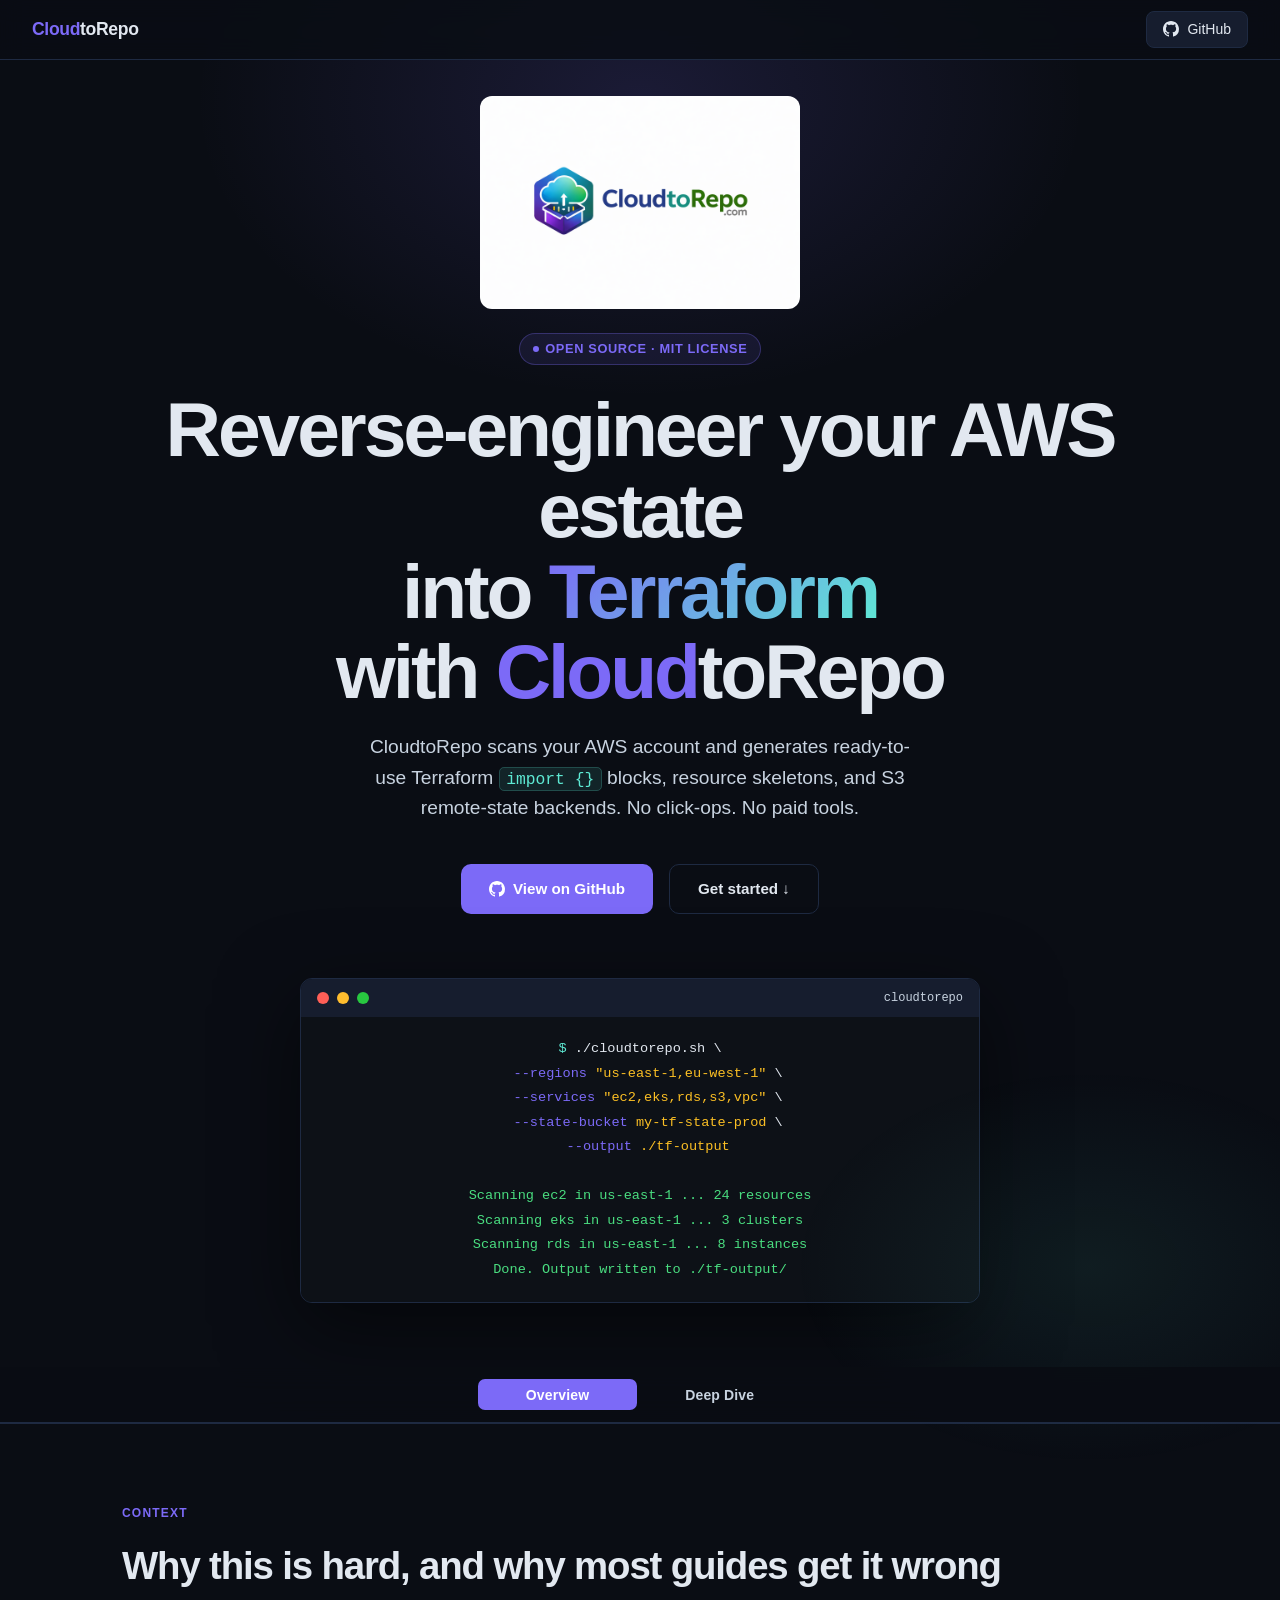
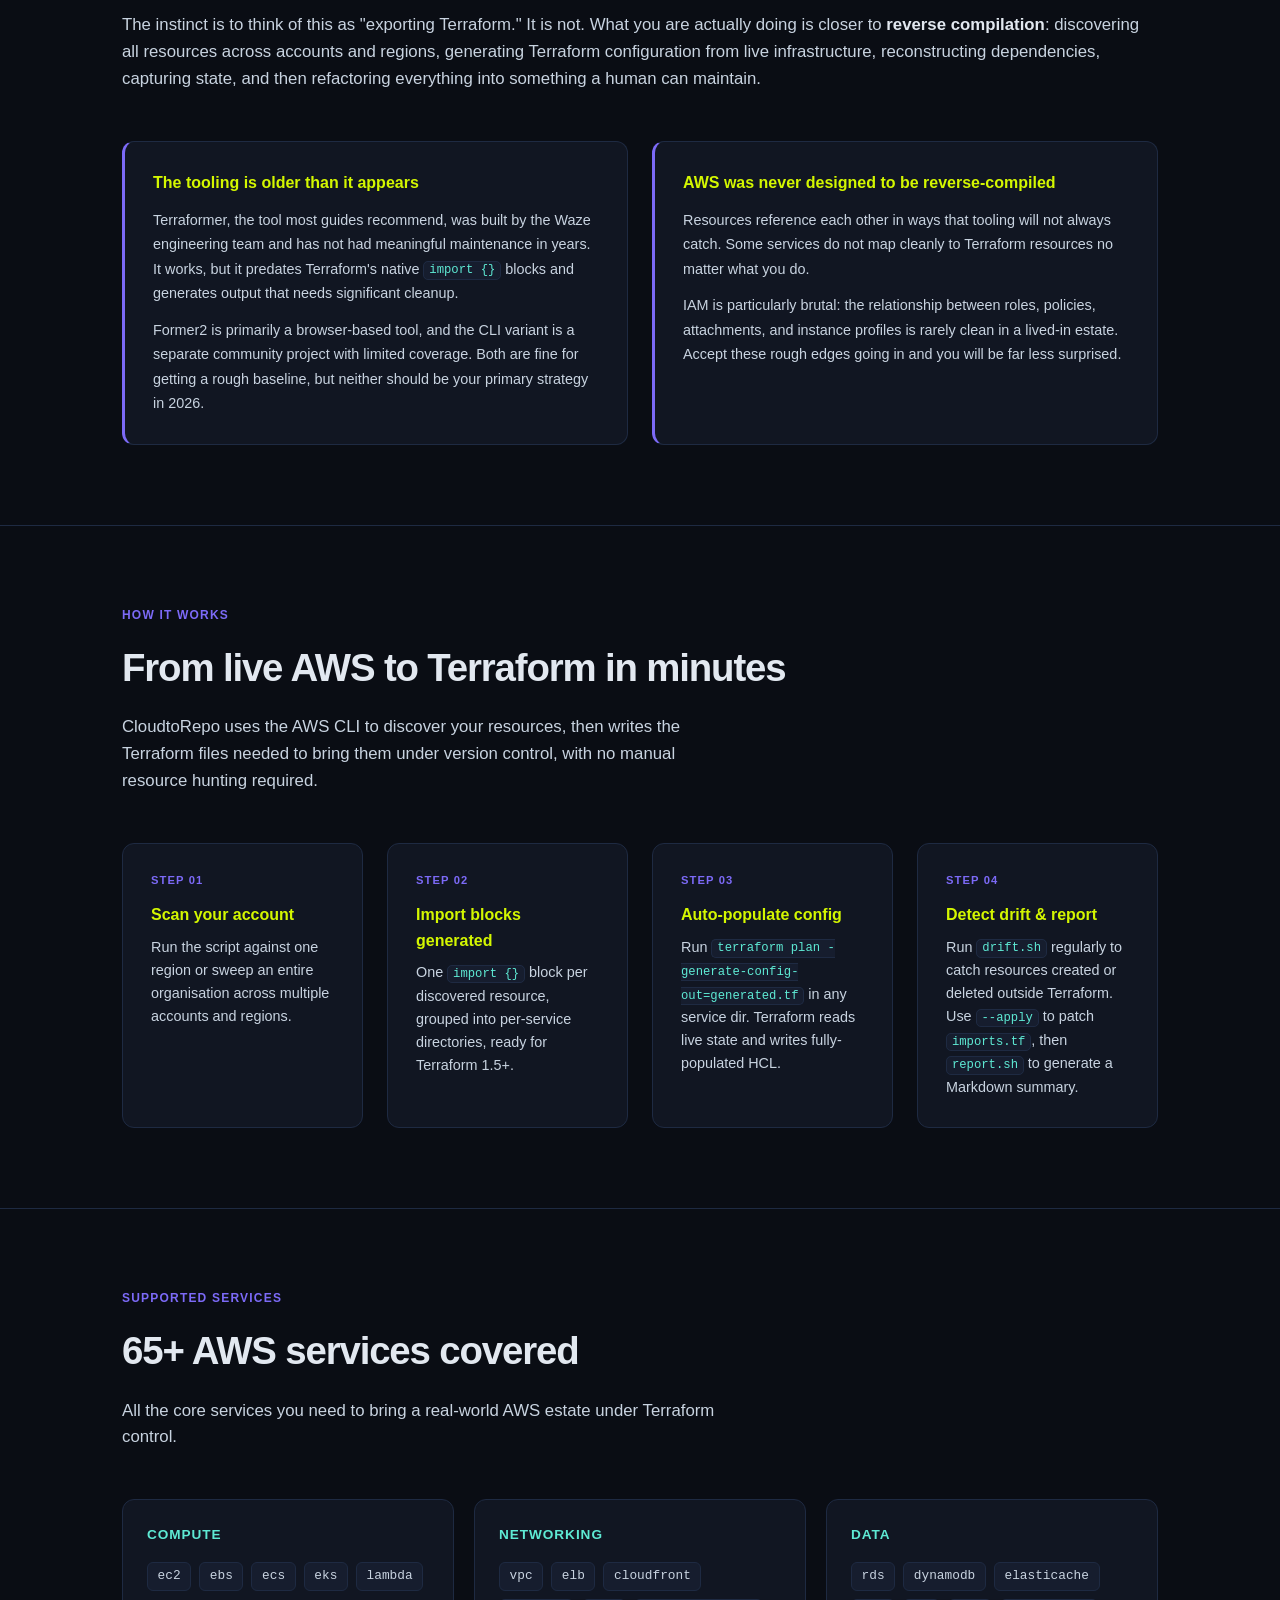
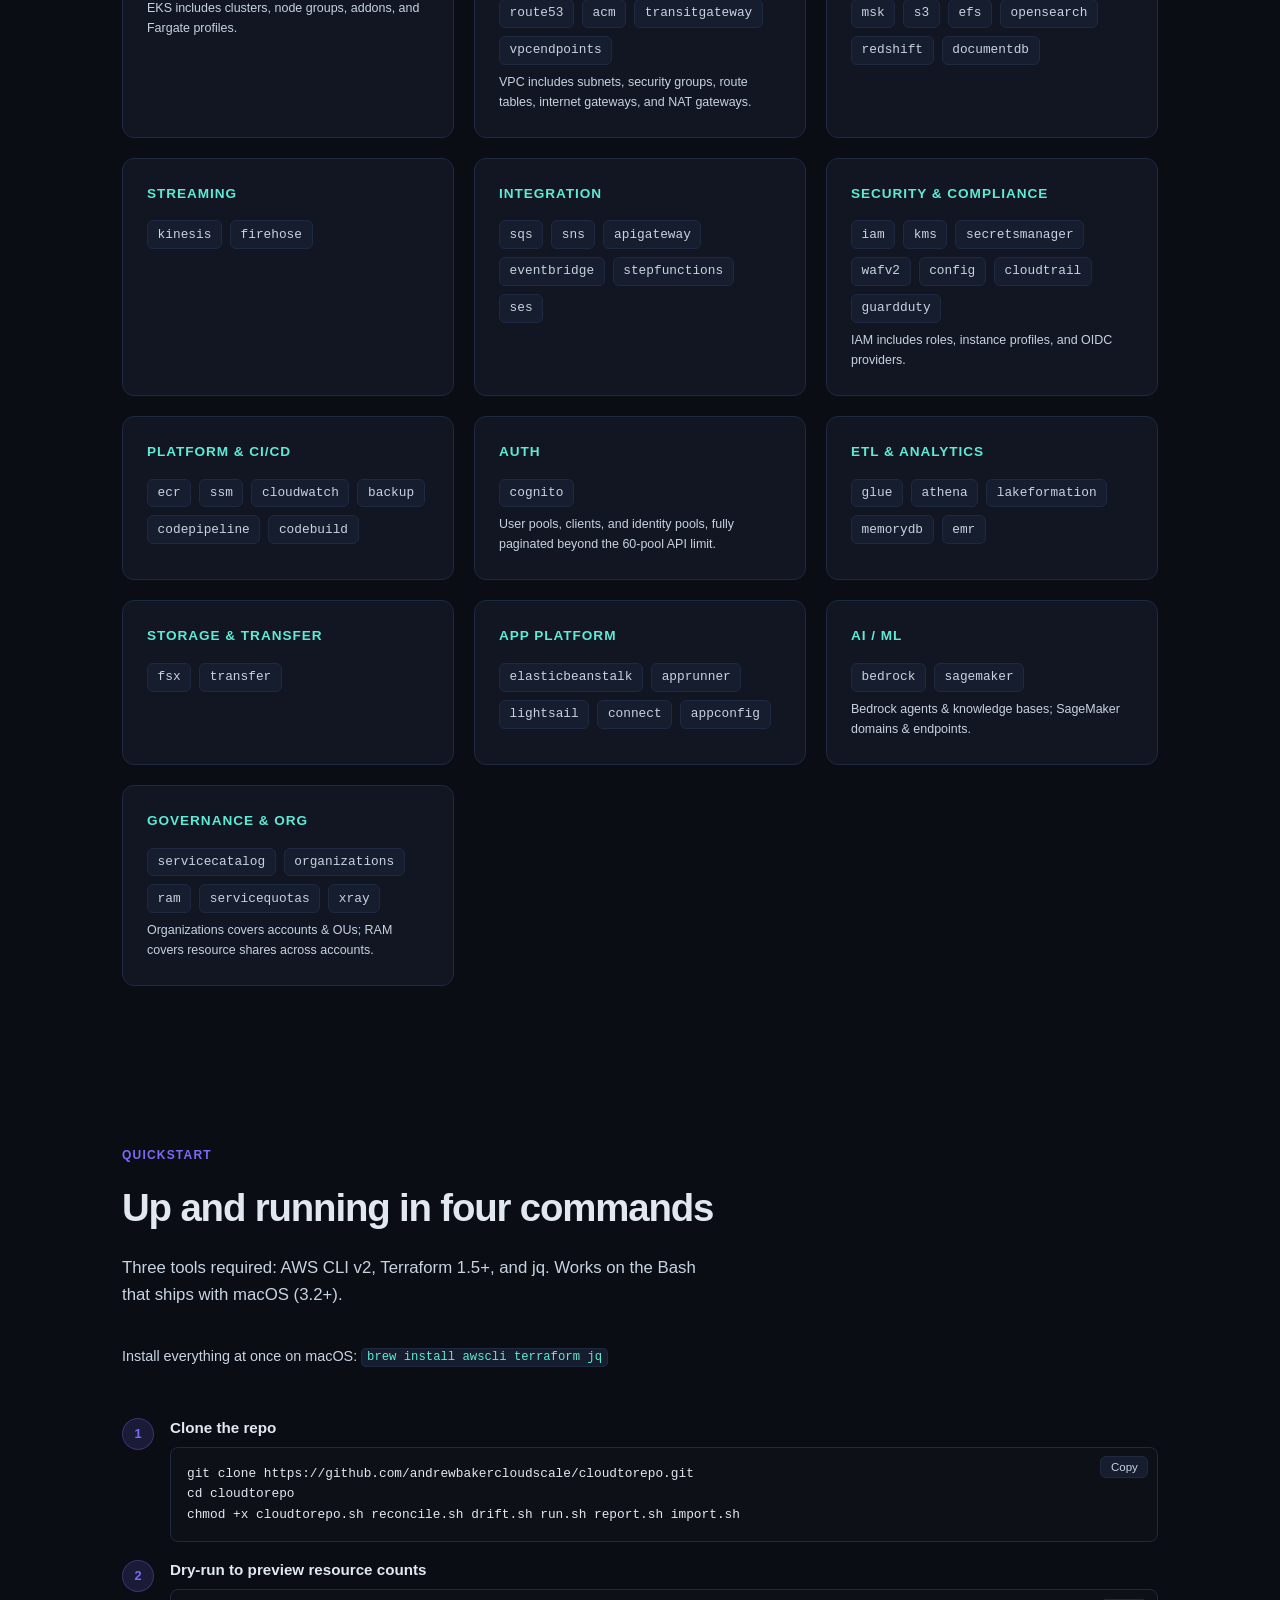
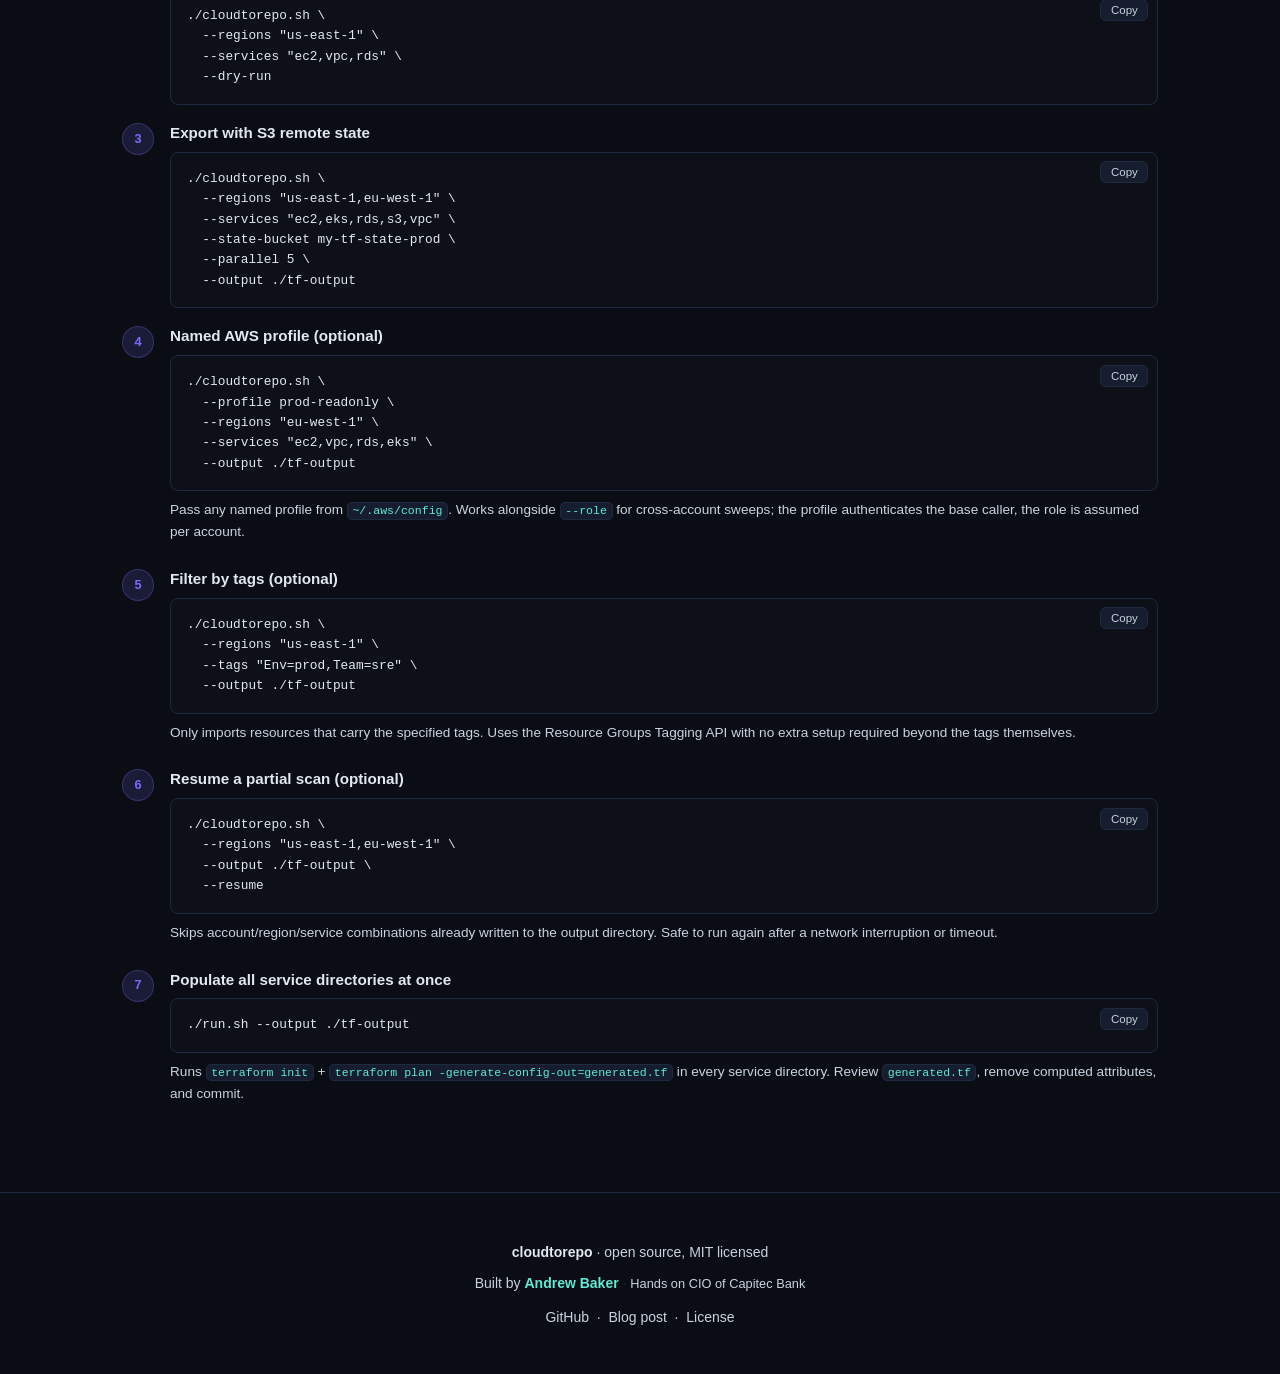
==== commit 418cdbe1: "feat: rebrand Terraclaim → CloudtoRepo - Rename terraclaim.sh → cloudtorepo.sh - Replace all terracl" ====
--- a/index.html
+++ b/index.html
@@ -3,23 +3,24 @@
 <head>
   <meta charset="UTF-8" />
   <meta name="viewport" content="width=device-width, initial-scale=1.0" />
-  <title>Terraclaim: Claim your AWS estate as Terraform</title>
-  <link rel="icon" type="image/png" href="favicon-tc.png" />
-  <link rel="shortcut icon" href="favicon-tc.png" />
-  <meta name="description" content="Terraclaim scans your AWS account and generates ready-to-use Terraform import blocks. No click-ops. No paid tools." />
-  <meta property="og:title" content="Terraclaim: Claim your AWS estate as Terraform" />
+  <title>CloudtoRepo: Reverse-engineer your AWS estate into Terraform</title>
+  <link rel="icon" type="image/svg+xml" href="favicon.svg" />
+  <link rel="icon" type="image/png" href="favicon.png" />
+  <link rel="shortcut icon" href="favicon.svg" />
+  <meta name="description" content="CloudtoRepo scans your AWS account and generates ready-to-use Terraform import blocks. No click-ops. No paid tools." />
+  <meta property="og:title" content="CloudtoRepo: Reverse-engineer your AWS estate into Terraform" />
   <meta property="og:description" content="Scan your AWS account and generate ready-to-use Terraform import blocks. No click-ops. No paid tools." />
-  <meta property="og:image" content="https://terraclaim.org/terraclaim.png" />
-  <meta property="og:image:secure_url" content="https://terraclaim.org/terraclaim.png" />
+  <meta property="og:image" content="https://cloudtorepo.com/cloudtorepo.png" />
+  <meta property="og:image:secure_url" content="https://cloudtorepo.com/cloudtorepo.png" />
   <meta property="og:image:type" content="image/png" />
   <meta property="og:image:width" content="1024" />
   <meta property="og:image:height" content="1024" />
-  <meta property="og:image:alt" content="Terraclaim: Claim your AWS estate as Terraform" />
-  <meta property="og:url" content="https://terraclaim.org" />
+  <meta property="og:image:alt" content="CloudtoRepo: Reverse-engineer your AWS estate into Terraform" />
+  <meta property="og:url" content="https://cloudtorepo.com" />
   <meta property="og:type" content="website" />
   <meta name="twitter:card" content="summary_large_image" />
-  <meta name="twitter:image" content="https://terraclaim.org/terraclaim.png" />
-  <meta name="twitter:image:alt" content="Terraclaim: Claim your AWS estate as Terraform" />
+  <meta name="twitter:image" content="https://cloudtorepo.com/cloudtorepo.png" />
+  <meta name="twitter:image:alt" content="CloudtoRepo: Reverse-engineer your AWS estate into Terraform" />
   <style>
     *, *::before, *::after { box-sizing: border-box; margin: 0; padding: 0; }
 
@@ -207,7 +208,6 @@
       transition: transform 0.2s ease, filter 0.2s ease;
       will-change: transform;
       cursor: pointer;
-      mix-blend-mode: screen;
       border-radius: var(--radius);
     }
 
@@ -654,9 +654,9 @@
 
 <!-- NAV -->
 <nav>
-  <a class="nav-logo" href="#"><span>terra</span>claim</a>
+  <a class="nav-logo" href="#"><span>Cloud</span>toRepo</a>
   <div class="nav-links">
-    <a class="btn-gh" href="https://github.com/andrewbakercloudscale/terraclaim" target="_blank" rel="noopener">
+    <a class="btn-gh" href="https://github.com/andrewbakercloudscale/cloudtorepo" target="_blank" rel="noopener">
       <svg width="16" height="16" viewBox="0 0 16 16" fill="currentColor"><path d="M8 0C3.58 0 0 3.58 0 8c0 3.54 2.29 6.53 5.47 7.59.4.07.55-.17.55-.38 0-.19-.01-.82-.01-1.49-2.01.37-2.53-.49-2.69-.94-.09-.23-.48-.94-.82-1.13-.28-.15-.68-.52-.01-.53.63-.01 1.08.58 1.23.82.72 1.21 1.87.87 2.33.66.07-.52.28-.87.51-1.07-1.78-.2-3.64-.89-3.64-3.95 0-.87.31-1.59.82-2.15-.08-.2-.36-1.02.08-2.12 0 0 .67-.21 2.2.82.64-.18 1.32-.27 2-.27.68 0 1.36.09 2 .27 1.53-1.04 2.2-.82 2.2-.82.44 1.1.16 1.92.08 2.12.51.56.82 1.27.82 2.15 0 3.07-1.87 3.75-3.65 3.95.29.25.54.73.54 1.48 0 1.07-.01 1.93-.01 2.2 0 .21.15.46.55.38A8.013 8.013 0 0016 8c0-4.42-3.58-8-8-8z"/></svg>
       GitHub
     </a>
@@ -665,16 +665,16 @@
 
 <!-- HERO -->
 <section class="hero">
-  <img src="terraclaim.jpg" alt="Terraclaim" class="hero-logo" style="width:120px;height:120px;object-fit:contain;margin-bottom:1.5rem;filter:drop-shadow(0 0 24px rgba(124,106,247,0.4));" />
+  <img src="cloudtorepo.png" alt="CloudtoRepo" class="hero-logo" style="width:320px;height:auto;object-fit:contain;margin-bottom:1.5rem;" />
   <div class="badge">Open Source · MIT License</div>
-  <h1>Claim your AWS estate<br>as <span class="gradient">Terraform</span><br>with <span class="tc-terra">terra</span>claim</h1>
+  <h1>Reverse-engineer your AWS estate<br>into <span class="gradient">Terraform</span><br>with <span class="tc-terra">Cloud</span>toRepo</h1>
   <p class="hero-sub">
-    Terraclaim scans your AWS account and generates ready-to-use Terraform
+    CloudtoRepo scans your AWS account and generates ready-to-use Terraform
     <code style="background:rgba(94,234,212,0.1);border-color:rgba(94,234,212,0.2);color:var(--accent2);">import {}</code> blocks,
     resource skeletons, and S3 remote-state backends. No click-ops. No paid tools.
   </p>
   <div class="hero-actions">
-    <a class="btn-primary" href="https://github.com/andrewbakercloudscale/terraclaim" target="_blank" rel="noopener">
+    <a class="btn-primary" href="https://github.com/andrewbakercloudscale/cloudtorepo" target="_blank" rel="noopener">
       <svg width="16" height="16" viewBox="0 0 16 16" fill="currentColor"><path d="M8 0C3.58 0 0 3.58 0 8c0 3.54 2.29 6.53 5.47 7.59.4.07.55-.17.55-.38 0-.19-.01-.82-.01-1.49-2.01.37-2.53-.49-2.69-.94-.09-.23-.48-.94-.82-1.13-.28-.15-.68-.52-.01-.53.63-.01 1.08.58 1.23.82.72 1.21 1.87.87 2.33.66.07-.52.28-.87.51-1.07-1.78-.2-3.64-.89-3.64-3.95 0-.87.31-1.59.82-2.15-.08-.2-.36-1.02.08-2.12 0 0 .67-.21 2.2.82.64-.18 1.32-.27 2-.27.68 0 1.36.09 2 .27 1.53-1.04 2.2-.82 2.2-.82.44 1.1.16 1.92.08 2.12.51.56.82 1.27.82 2.15 0 3.07-1.87 3.75-3.65 3.95.29.25.54.73.54 1.48 0 1.07-.01 1.93-.01 2.2 0 .21.15.46.55.38A8.013 8.013 0 0016 8c0-4.42-3.58-8-8-8z"/></svg>
       View on GitHub
     </a>
@@ -686,10 +686,10 @@
       <div class="dot dot-r"></div>
       <div class="dot dot-y"></div>
       <div class="dot dot-g"></div>
-      <span class="terminal-label">terraclaim</span>
+      <span class="terminal-label">cloudtorepo</span>
     </div>
     <div class="terminal-body">
-      <div><span class="prompt">$ </span><span class="cmd">./terraclaim.sh \</span></div>
+      <div><span class="prompt">$ </span><span class="cmd">./cloudtorepo.sh \</span></div>
       <div>&nbsp;&nbsp;<span class="flag">--regions</span> <span class="val">"us-east-1,eu-west-1"</span> \</div>
       <div>&nbsp;&nbsp;<span class="flag">--services</span> <span class="val">"ec2,eks,rds,s3,vpc"</span> \</div>
       <div>&nbsp;&nbsp;<span class="flag">--state-bucket</span> <span class="val">my-tf-state-prod</span> \</div>
@@ -760,7 +760,7 @@
   <div class="section-label">How it works</div>
   <h2>From live AWS to Terraform in minutes</h2>
   <p class="section-intro">
-    Terraclaim uses the AWS CLI to discover your resources, then writes the Terraform files
+    CloudtoRepo uses the AWS CLI to discover your resources, then writes the Terraform files
     needed to bring them under version control, with no manual resource hunting required.
   </p>
   <div class="steps">
@@ -990,12 +990,107 @@
 
 <hr class="divider" data-tab="deepdive" />
 
+<!-- RECONCILE -->
+<section id="reconcile" data-tab="deepdive">
+  <div class="section-label">Coverage check</div>
+  <h2>Find what you missed</h2>
+  <p class="section-intro">
+    After exporting, <code>reconcile.sh</code> cross-references your <code>imports.tf</code>
+    files against AWS Resource Explorer to surface any resources that were skipped.
+    No Resource Explorer? Use <code>--local</code> for an instant per-service summary from
+    the output directory alone.
+  </p>
+  <div class="steps">
+    <div class="step">
+      <div class="step-num">%</div>
+      <h3>Coverage score</h3>
+      <p>Compares every import ID against all ARNs returned by Resource Explorer. Reports matched, missed, and overall coverage percentage.</p>
+    </div>
+    <div class="step">
+      <div class="step-num">LOCAL</div>
+      <h3>No Resource Explorer needed</h3>
+      <p><code>--local</code> skips the API call entirely and prints import block counts per account / region / service straight from the output directory. Useful during initial setup.</p>
+    </div>
+    <div class="step">
+      <div class="step-num">LIST</div>
+      <h3>Discover supported services</h3>
+      <p>Run <code>./cloudtorepo.sh --services list</code> or <code>./drift.sh --services list</code> to print all supported service names — useful for scripting or building a custom <code>--services</code> argument.</p>
+    </div>
+  </div>
+
+  <div style="margin-top:2rem;display:flex;flex-direction:column;gap:1rem;">
+    <div class="output-card" style="background:var(--surface);border:1px solid var(--border);border-radius:var(--radius);padding:1.5rem;">
+      <h3 style="font-size:0.95rem;font-weight:600;margin-bottom:1rem;">reconcile.sh — with Resource Explorer</h3>
+<pre><span class="cm"># full coverage check (requires Resource Explorer aggregator index)</span>
+./reconcile.sh --output ./tf-output --index-region us-east-1
+
+Summary
+-------
+Total resources (Resource Explorer):  847
+Matched to exported import blocks:    801
+Potentially missed:                    46
+Coverage:                              94%</pre>
+    </div>
+    <div class="output-card" style="background:var(--surface);border:1px solid var(--border);border-radius:var(--radius);padding:1.5rem;">
+      <h3 style="font-size:0.95rem;font-weight:600;margin-bottom:1rem;">reconcile.sh --local — no Resource Explorer required</h3>
+<pre><span class="cm"># local summary — no AWS API calls beyond listing the output directory</span>
+./reconcile.sh --output ./tf-output --local
+
+Account / Region / Service        Import blocks
+------------------------------------------
+123456789012 / us-east-1 / ec2           47
+123456789012 / us-east-1 / eks           12
+123456789012 / us-east-1 / rds            8
+123456789012 / us-east-1 / s3             5
+123456789012 / eu-west-1 / ec2           31
+------------------------------------------
+Total                                   103
+
+<span class="cm">Tip: enable Resource Explorer for full coverage scoring:</span>
+<span class="cm">  aws resource-explorer-2 create-index --type AGGREGATOR --region us-east-1</span></pre>
+    </div>
+    <div class="output-card" style="background:var(--surface);border:1px solid var(--border);border-radius:var(--radius);padding:1.5rem;">
+      <h3 style="font-size:0.95rem;font-weight:600;margin-bottom:1rem;">--services list — discover all supported services</h3>
+<pre><span class="cm"># print every supported service name, one per line</span>
+./cloudtorepo.sh --services list
+
+acm
+apigateway
+appconfig
+apprunner
+athena
+backup
+bedrock
+cloudfront
+cloudtrail
+cloudwatch
+codebuild
+codepipeline
+cognito
+config
+connect
+documentdb
+dynamodb
+ebs
+ecr
+ecs
+eks
+elasticache
+elb
+emr
+...and more</pre>
+    </div>
+  </div>
+</section>
+
+<hr class="divider" data-tab="deepdive" />
+
 <!-- REPORT -->
 <section id="report" data-tab="deepdive">
   <div class="section-label">Reporting</div>
   <h2>One-command Markdown reports</h2>
   <p class="section-intro">
-    <code>report.sh</code> reads any <code>terraclaim.sh</code> output directory and generates a clean Markdown document — service breakdown, import counts, and an optional drift section from a <code>drift.sh --report</code> file.
+    <code>report.sh</code> reads any <code>cloudtorepo.sh</code> output directory and generates a clean Markdown document — service breakdown, import counts, and an optional drift section from a <code>drift.sh --report</code> file.
   </p>
   <div class="steps">
     <div class="step">
@@ -1068,6 +1163,23 @@
 | `backup`        |   1 |
 | `sqs`           |   1 |
 
+<span class="kw">## Account Totals</span>
+
+| Account | Import blocks |
+|---------|--------------|
+| `987267051295` | 366 |
+| `123456789012` | 219 |
+
+<span class="kw">## Cross-Account Service Totals</span>
+
+| Service | Import blocks |
+|---------|--------------|
+| `config`  | 412 |
+| `vpc`     |  89 |
+| `ec2`     |  41 |
+| `kms`     |  18 |
+| `lambda`  |  12 |
+
 ---
 
 <span class="kw">## Drift Report</span>
@@ -1118,7 +1230,7 @@
     <div class="step">
       <div class="step-num">FAST</div>
       <h3>Parallel scans + auto-retry</h3>
-      <p><code>terraclaim.sh</code> and <code>drift.sh</code> scan up to <code>--parallel 5</code> services simultaneously. All AWS API calls automatically retry on throttling with exponential back-off.</p>
+      <p><code>cloudtorepo.sh</code> and <code>drift.sh</code> scan up to <code>--parallel 5</code> services simultaneously. All AWS API calls automatically retry on throttling with exponential back-off.</p>
     </div>
   </div>
 
@@ -1214,16 +1326,16 @@
       <div class="qs-num">1</div>
       <div class="qs-content">
         <h3>Clone the repo</h3>
-        <pre>git clone https://github.com/andrewbakercloudscale/terraclaim.git
-cd terraclaim
-chmod +x terraclaim.sh reconcile.sh drift.sh run.sh report.sh import.sh</pre>
+        <pre>git clone https://github.com/andrewbakercloudscale/cloudtorepo.git
+cd cloudtorepo
+chmod +x cloudtorepo.sh reconcile.sh drift.sh run.sh report.sh import.sh</pre>
       </div>
     </div>
     <div class="qs-step">
       <div class="qs-num">2</div>
       <div class="qs-content">
         <h3>Dry-run to preview resource counts</h3>
-        <pre>./terraclaim.sh \
+        <pre>./cloudtorepo.sh \
   --regions "us-east-1" \
   --services "ec2,vpc,rds" \
   --dry-run</pre>
@@ -1233,7 +1345,7 @@
       <div class="qs-num">3</div>
       <div class="qs-content">
         <h3>Export with S3 remote state</h3>
-        <pre>./terraclaim.sh \
+        <pre>./cloudtorepo.sh \
   --regions "us-east-1,eu-west-1" \
   --services "ec2,eks,rds,s3,vpc" \
   --state-bucket my-tf-state-prod \
@@ -1245,7 +1357,7 @@
       <div class="qs-num">4</div>
       <div class="qs-content">
         <h3>Named AWS profile (optional)</h3>
-        <pre>./terraclaim.sh \
+        <pre>./cloudtorepo.sh \
   --profile prod-readonly \
   --regions "eu-west-1" \
   --services "ec2,vpc,rds,eks" \
@@ -1257,7 +1369,7 @@
       <div class="qs-num">5</div>
       <div class="qs-content">
         <h3>Filter by tags (optional)</h3>
-        <pre>./terraclaim.sh \
+        <pre>./cloudtorepo.sh \
   --regions "us-east-1" \
   --tags "Env=prod,Team=sre" \
   --output ./tf-output</pre>
@@ -1268,7 +1380,7 @@
       <div class="qs-num">6</div>
       <div class="qs-content">
         <h3>Resume a partial scan (optional)</h3>
-        <pre>./terraclaim.sh \
+        <pre>./cloudtorepo.sh \
   --regions "us-east-1,eu-west-1" \
   --output ./tf-output \
   --resume</pre>
@@ -1293,16 +1405,16 @@
   <div class="section-label">Quality</div>
   <h2>Tested before every commit</h2>
   <p class="section-intro" style="max-width:640px;margin:0 auto 2rem;">
-    A 111-test BATS suite across 7 suites (mock AWS CLI and Terraform, no real credentials needed) and ShellCheck static analysis run automatically via a pre-commit hook and GitHub Actions CI — blocking any commit or push that introduces a regression.
+    A 112-test BATS suite across 7 suites (mock AWS CLI and Terraform, no real credentials needed) and ShellCheck static analysis run automatically via a pre-commit hook and GitHub Actions CI — blocking any commit or push that introduces a regression.
   </p>
   <div style="display:flex;flex-wrap:wrap;gap:1rem;justify-content:center;">
     <div class="hard-card" style="flex:1;min-width:180px;max-width:220px;text-align:center;">
-      <div style="font-size:2rem;font-weight:800;color:var(--accent);">111</div>
+      <div style="font-size:2rem;font-weight:800;color:var(--accent);">112</div>
       <div style="font-size:0.85rem;color:var(--muted);margin-top:0.25rem;">automated tests</div>
     </div>
     <div class="hard-card" style="flex:1;min-width:180px;max-width:220px;text-align:center;">
       <div style="font-size:2rem;font-weight:800;color:var(--accent2);">7</div>
-      <div style="font-size:0.85rem;color:var(--muted);margin-top:0.25rem;">test suites<br><span style="font-size:0.8rem;opacity:0.7;">terraclaim · drift · import · reconcile · report · run · common</span></div>
+      <div style="font-size:0.85rem;color:var(--muted);margin-top:0.25rem;">test suites<br><span style="font-size:0.8rem;opacity:0.7;">cloudtorepo · drift · import · reconcile · report · run · common</span></div>
     </div>
     <div class="hard-card" style="flex:1;min-width:180px;max-width:220px;text-align:center;">
       <div style="font-size:2rem;font-weight:800;color:#d4f700;">0</div>
@@ -1316,7 +1428,7 @@
 <!-- FOOTER -->
 <footer>
   <p style="margin-bottom:0.5rem;">
-    <strong style="color:var(--text);">terraclaim</strong> · open source, MIT licensed
+    <strong style="color:var(--text);">cloudtorepo</strong> · open source, MIT licensed
   </p>
   <p style="margin-bottom:0.75rem;">
     Built by <a href="https://andrewbaker.ninja" target="_blank" rel="noopener" style="color:var(--accent2);font-weight:600;text-decoration:none;transition:color 0.2s;" onmouseover="this.style.color='var(--accent)'" onmouseout="this.style.color='var(--accent2)'">Andrew Baker</a>
@@ -1324,11 +1436,11 @@
     <span style="color:var(--muted);font-size:0.8rem;">Hands on CIO of Capitec Bank</span>
   </p>
   <p>
-    <a href="https://github.com/andrewbakercloudscale/terraclaim" target="_blank" rel="noopener">GitHub</a>
+    <a href="https://github.com/andrewbakercloudscale/cloudtorepo" target="_blank" rel="noopener">GitHub</a>
     &nbsp;&middot;&nbsp;
-    <a href="https://andrewbaker.ninja/2026/03/21/reverse-engineering-your-aws-estate-into-terraform-using-terraclaim-org/" target="_blank" rel="noopener">Blog post</a>
+    <a href="https://andrewbaker.ninja/2026/03/21/reverse-engineering-your-aws-estate-into-terraform-using-cloudtorepo-org/" target="_blank" rel="noopener">Blog post</a>
     &nbsp;&middot;&nbsp;
-    <a href="https://github.com/andrewbakercloudscale/terraclaim/blob/main/LICENSE" target="_blank" rel="noopener">License</a>
+    <a href="https://github.com/andrewbakercloudscale/cloudtorepo/blob/main/LICENSE" target="_blank" rel="noopener">License</a>
   </p>
 </footer>
 
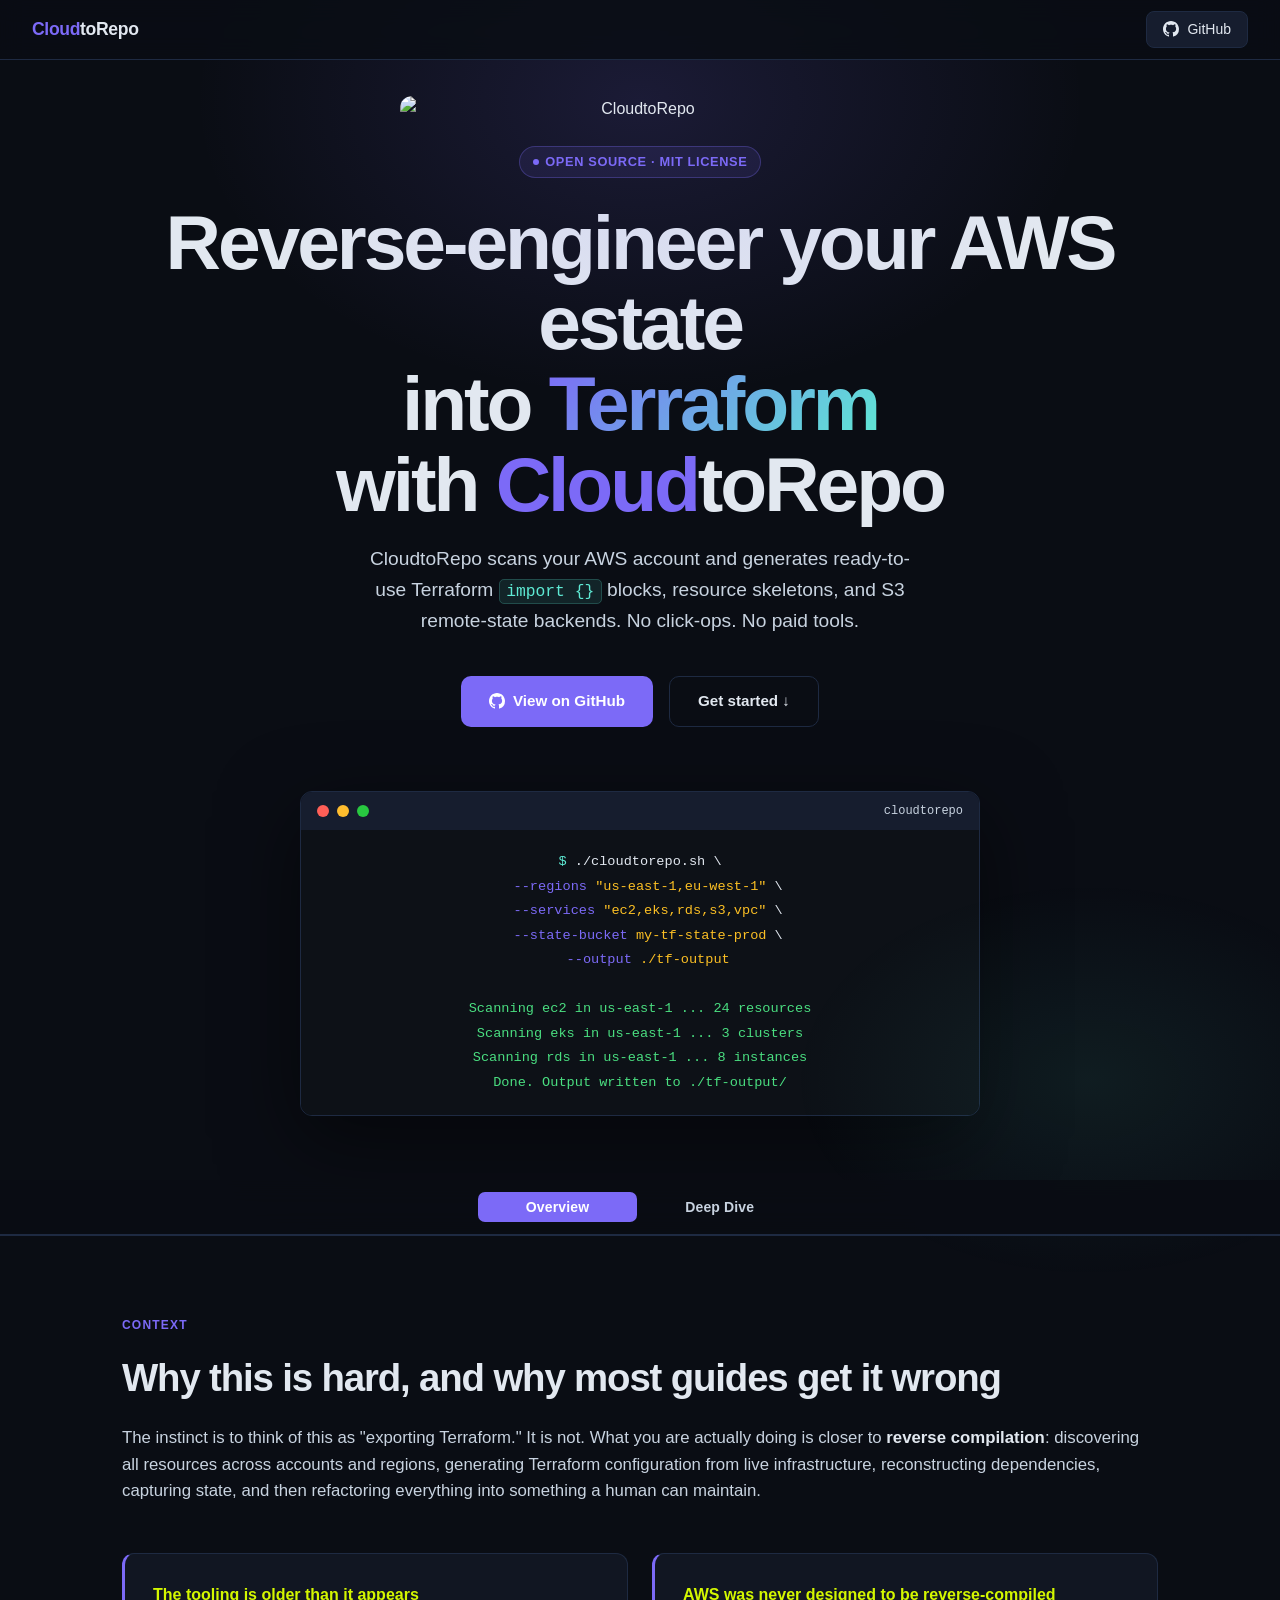
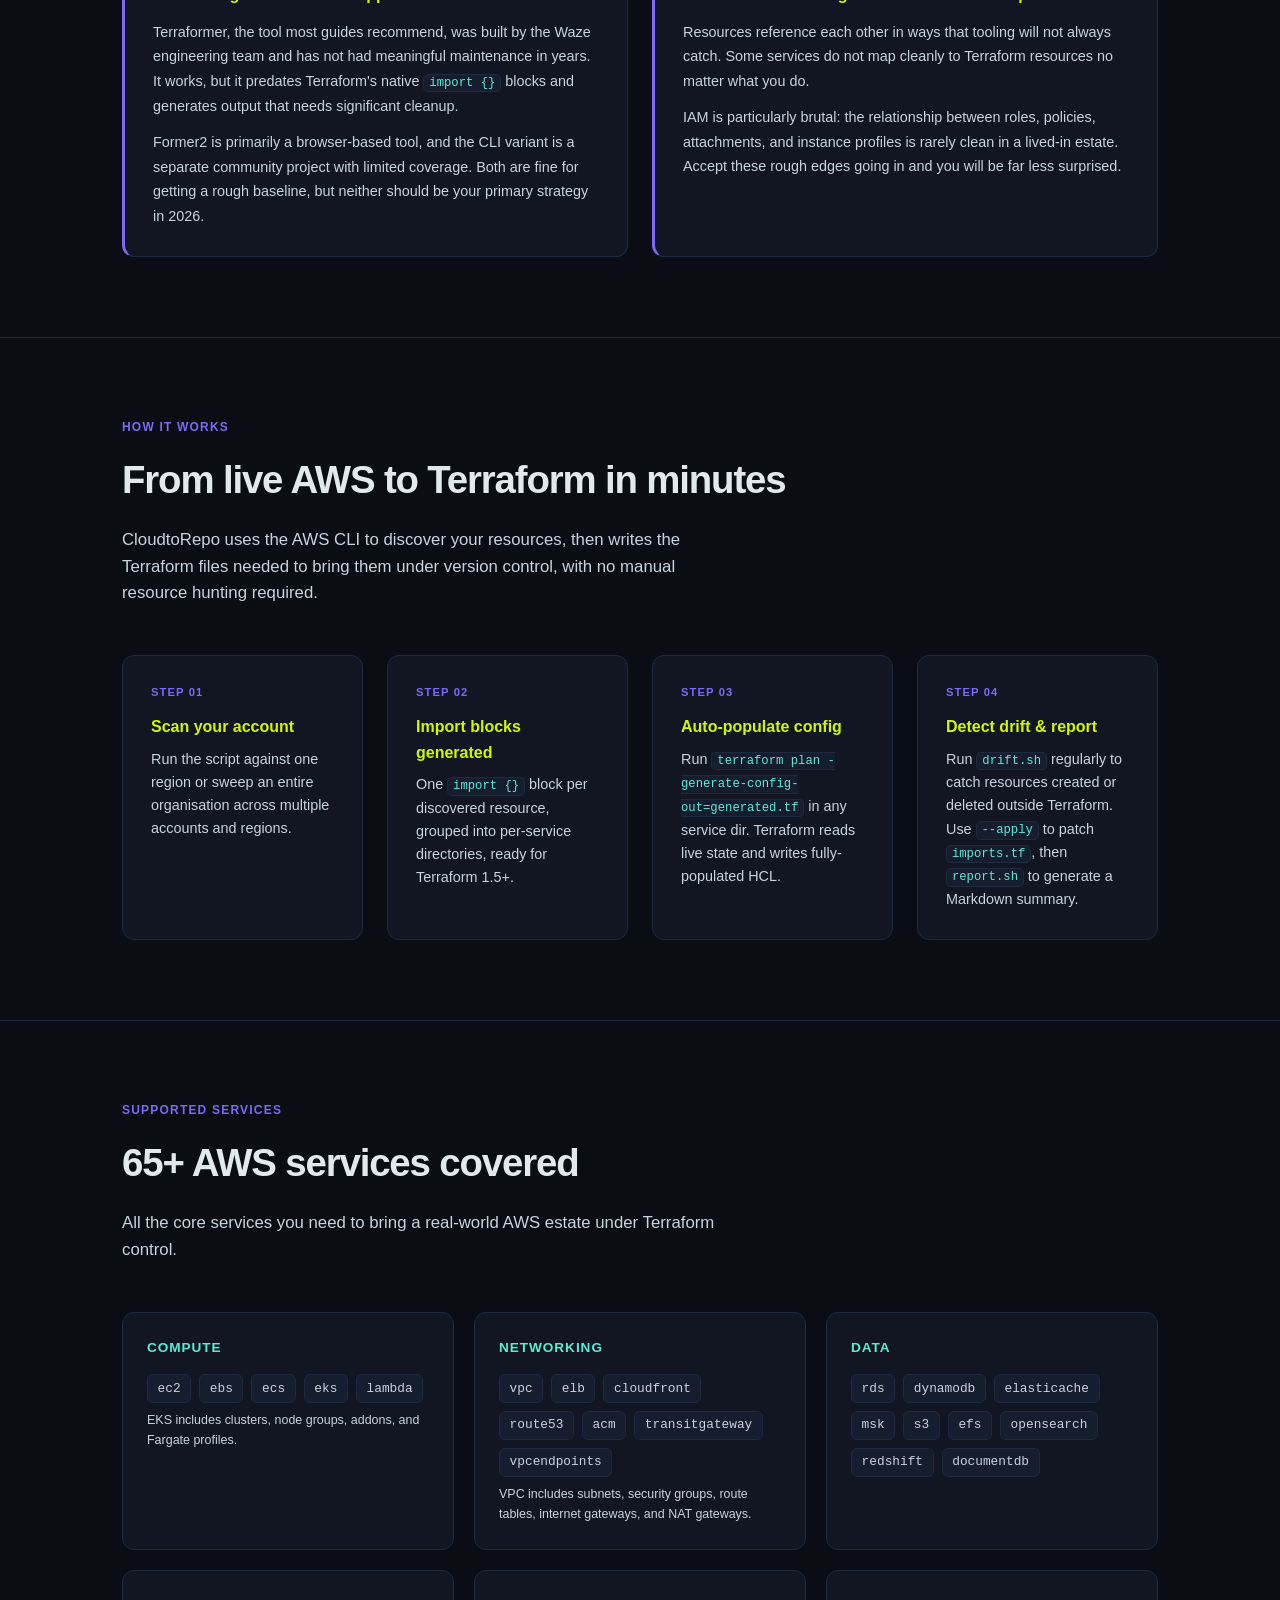
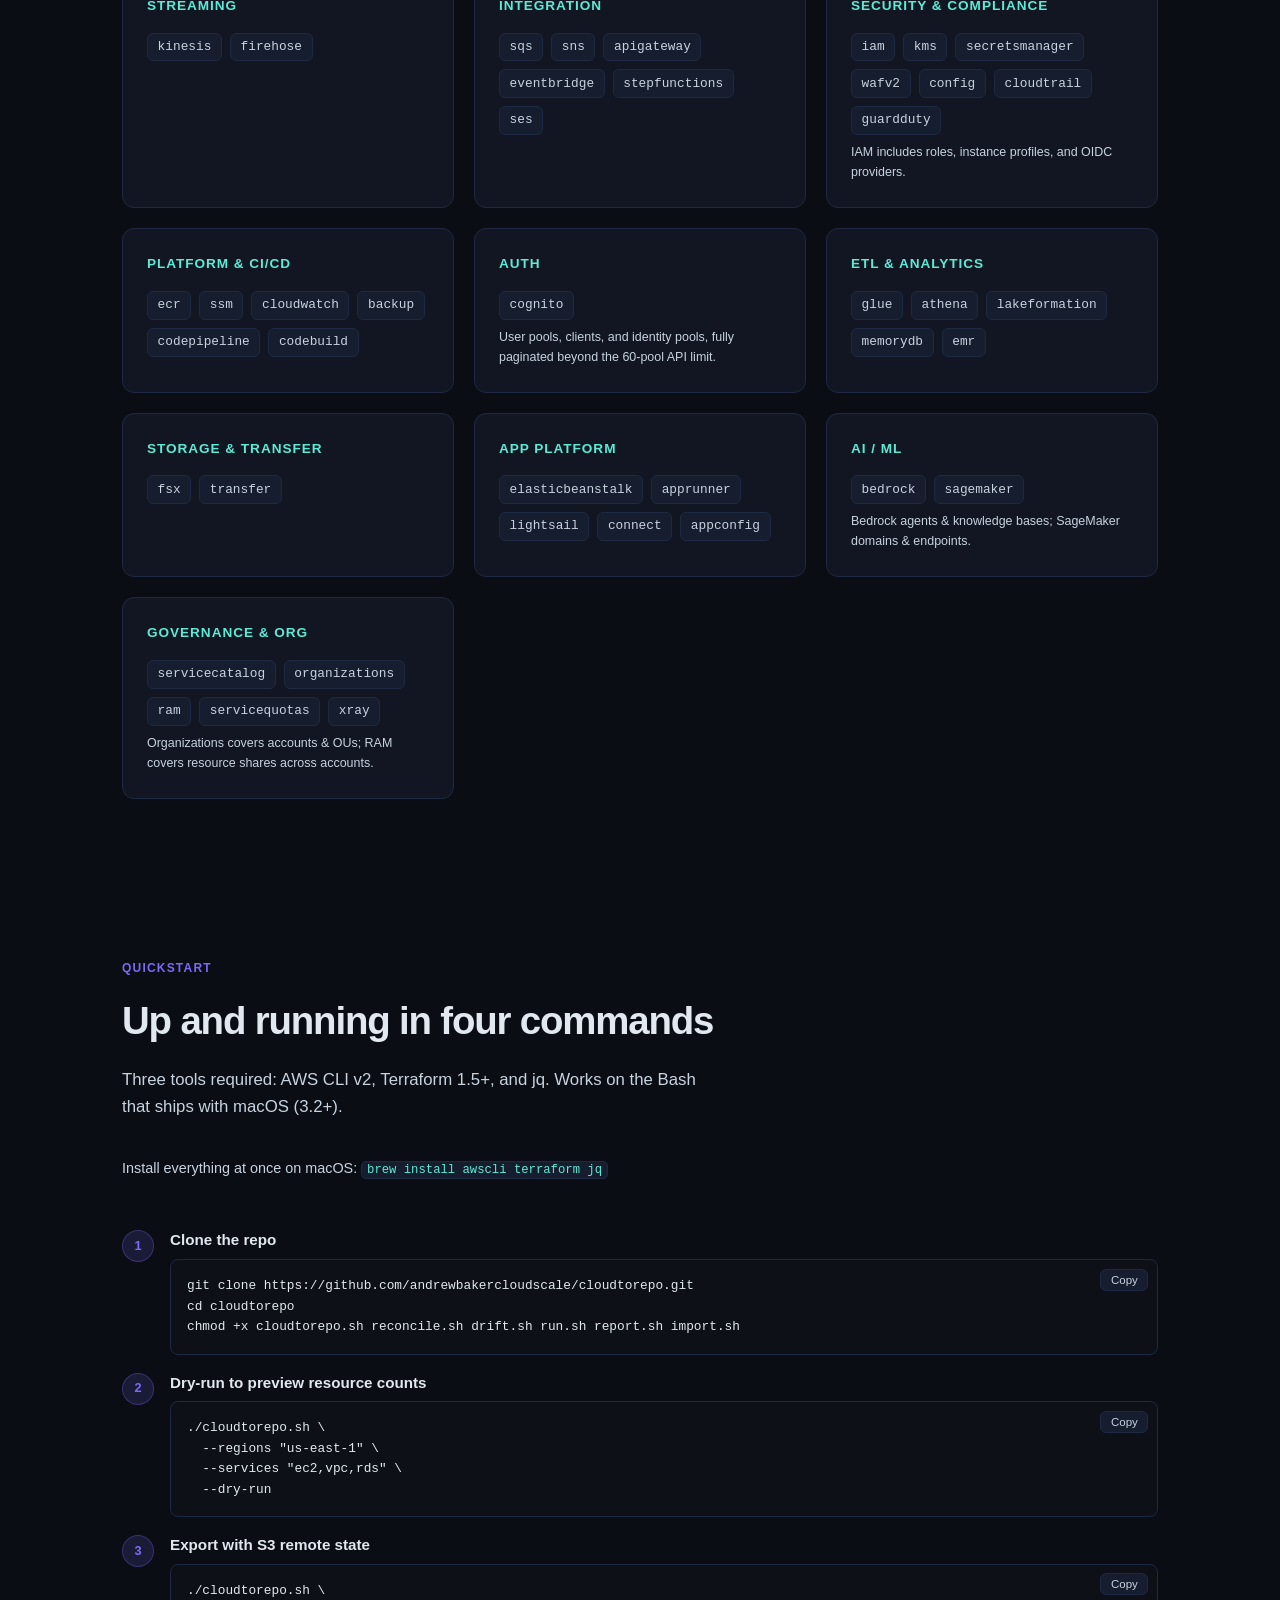
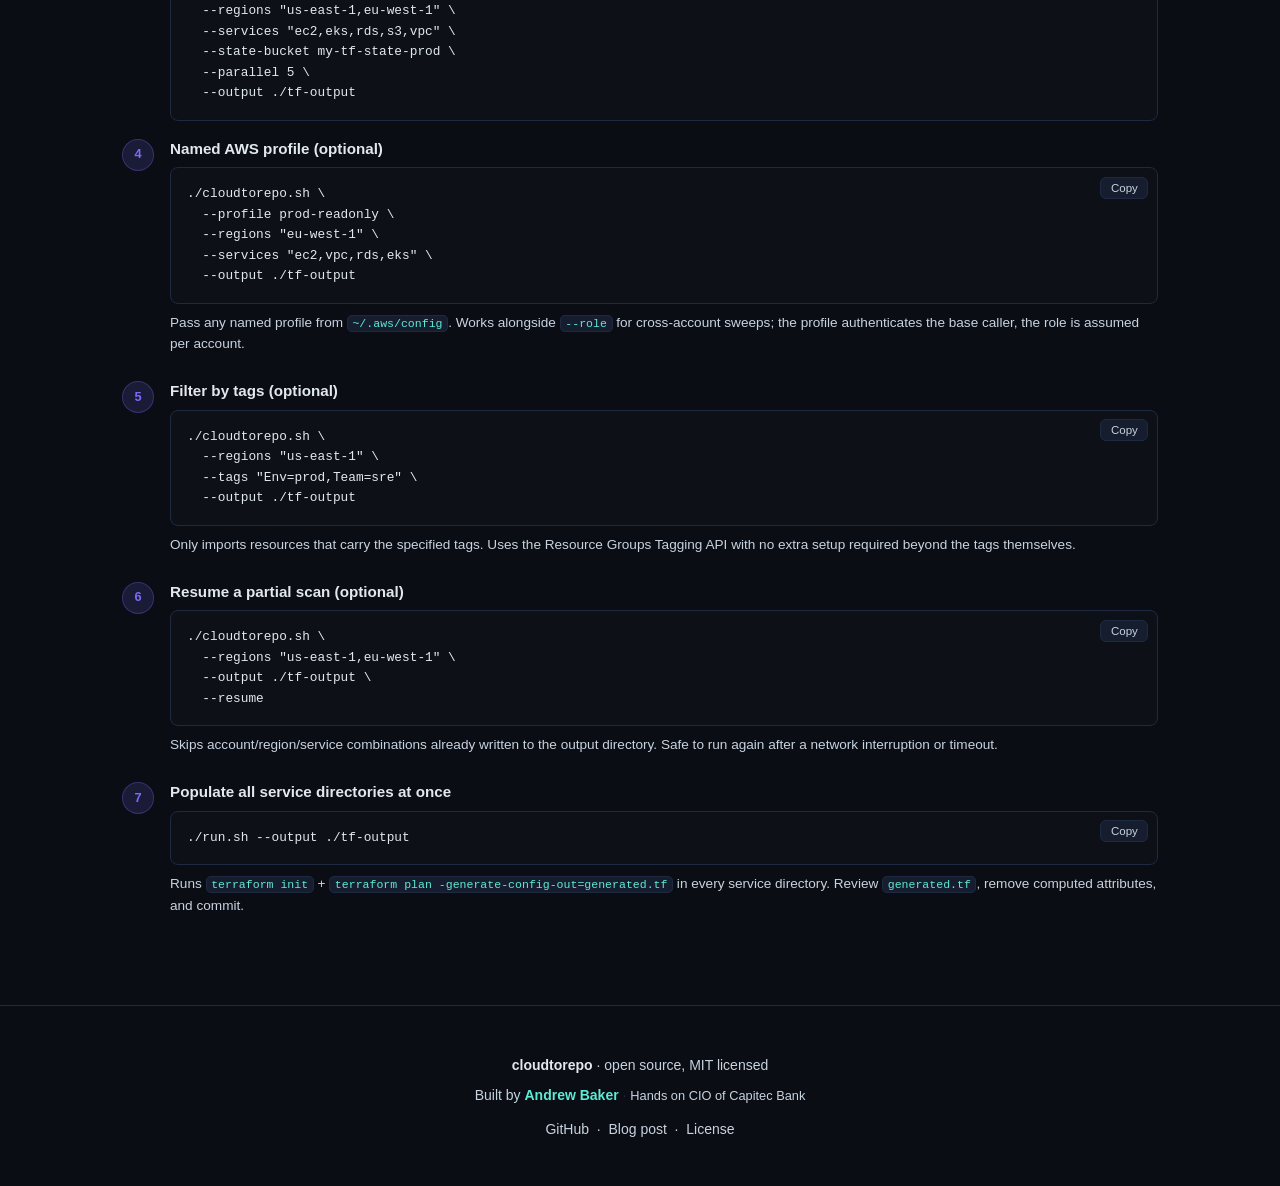
==== commit 6be15dde: "feat: v1.8.0 — bash quality improvements across all scripts - deploy-wordpress.sh: remove set -e, ad" ====
--- a/index.html
+++ b/index.html
@@ -647,11 +647,6 @@
 </head>
 <body>
 
-<!-- MATRIX RAIN OVERLAY -->
-<div id="matrix-overlay" style="position:fixed;top:0;left:0;width:100%;height:100%;z-index:9998;opacity:1;transition:opacity 1.5s ease;pointer-events:none;">
-  <canvas id="matrix-canvas" style="display:block;width:100%;height:100%;"></canvas>
-</div>
-
 <!-- NAV -->
 <nav>
   <a class="nav-logo" href="#"><span>Cloud</span>toRepo</a>
@@ -665,7 +660,7 @@
 
 <!-- HERO -->
 <section class="hero">
-  <img src="cloudtorepo.png" alt="CloudtoRepo" class="hero-logo" style="width:320px;height:auto;object-fit:contain;margin-bottom:1.5rem;" />
+  <img src="CloudToRepo.jpeg" alt="CloudtoRepo" class="hero-logo" style="width:480px;height:auto;object-fit:contain;margin-bottom:1.5rem;" />
   <div class="badge">Open Source · MIT License</div>
   <h1>Reverse-engineer your AWS estate<br>into <span class="gradient">Terraform</span><br>with <span class="tc-terra">Cloud</span>toRepo</h1>
   <p class="hero-sub">
@@ -1483,65 +1478,5 @@
     });
   });
 </script>
-
-<script>
-// Matrix rain — runs every page load
-(function() {
-  var overlay = document.getElementById('matrix-overlay');
-  var canvas  = document.getElementById('matrix-canvas');
-  if (!overlay || !canvas) return;
-
-  var ctx = canvas.getContext('2d');
-  var W = canvas.width  = window.innerWidth;
-  var H = canvas.height = window.innerHeight;
-  var SIZE = 18;
-  var cols = Math.floor(W / SIZE);
-  var CHARS = 'ｦｧｨｩｪｫｬｭｮｯｰｱｲｳｴｵｶｷｸｹｺｻｼｽｾｿﾀﾁﾂﾃﾄﾅﾆﾇﾈﾉﾊﾋﾌﾍﾎﾏﾐﾑﾒﾓﾔﾕﾖﾗﾘﾙﾚﾛﾜﾝ0123456789ABCDEF$@#%&';
-  var TRAIL = 24;
-  var drops = [];
-  var history = [];
-  for (var i = 0; i < cols; i++) {
-    drops[i] = Math.random() * -(H / SIZE) * 2;
-    history[i] = [];
-  }
-
-  function draw() {
-    ctx.clearRect(0, 0, W, H);
-    ctx.font = SIZE + 'px monospace';
-    for (var i = 0; i < cols; i++) {
-      if (drops[i] >= 0) {
-        history[i].unshift({ y: Math.floor(drops[i]), ch: CHARS[Math.floor(Math.random() * CHARS.length)] });
-        if (history[i].length > TRAIL) history[i].pop();
-      }
-      for (var j = 0; j < history[i].length; j++) {
-        var alpha = Math.pow(1 - j / TRAIL, 1.5);
-        if (j === 0) {
-          ctx.shadowBlur = 18; ctx.shadowColor = '#00ff41';
-          ctx.fillStyle = 'rgba(220,255,220,' + alpha + ')';
-        } else {
-          ctx.shadowBlur = 6; ctx.shadowColor = '#00ff41';
-          ctx.fillStyle = 'rgba(0,220,50,' + (alpha * 0.85) + ')';
-        }
-        ctx.fillText(history[i][j].ch, i * SIZE, history[i][j].y * SIZE);
-      }
-      drops[i] += 1.2;
-      if (drops[i] * SIZE > H && Math.random() > 0.97) { drops[i] = 0; history[i] = []; }
-    }
-  }
-
-  var raf;
-  function loop() { draw(); raf = requestAnimationFrame(loop); }
-  loop();
-
-  // Fade out after 2.5 s, remove after fade
-  setTimeout(function() {
-    overlay.style.opacity = '0';
-    setTimeout(function() {
-      cancelAnimationFrame(raf);
-      overlay.remove();
-    }, 1000);
-  }, 2500);
-})();
-</script>
 </body>
 </html>
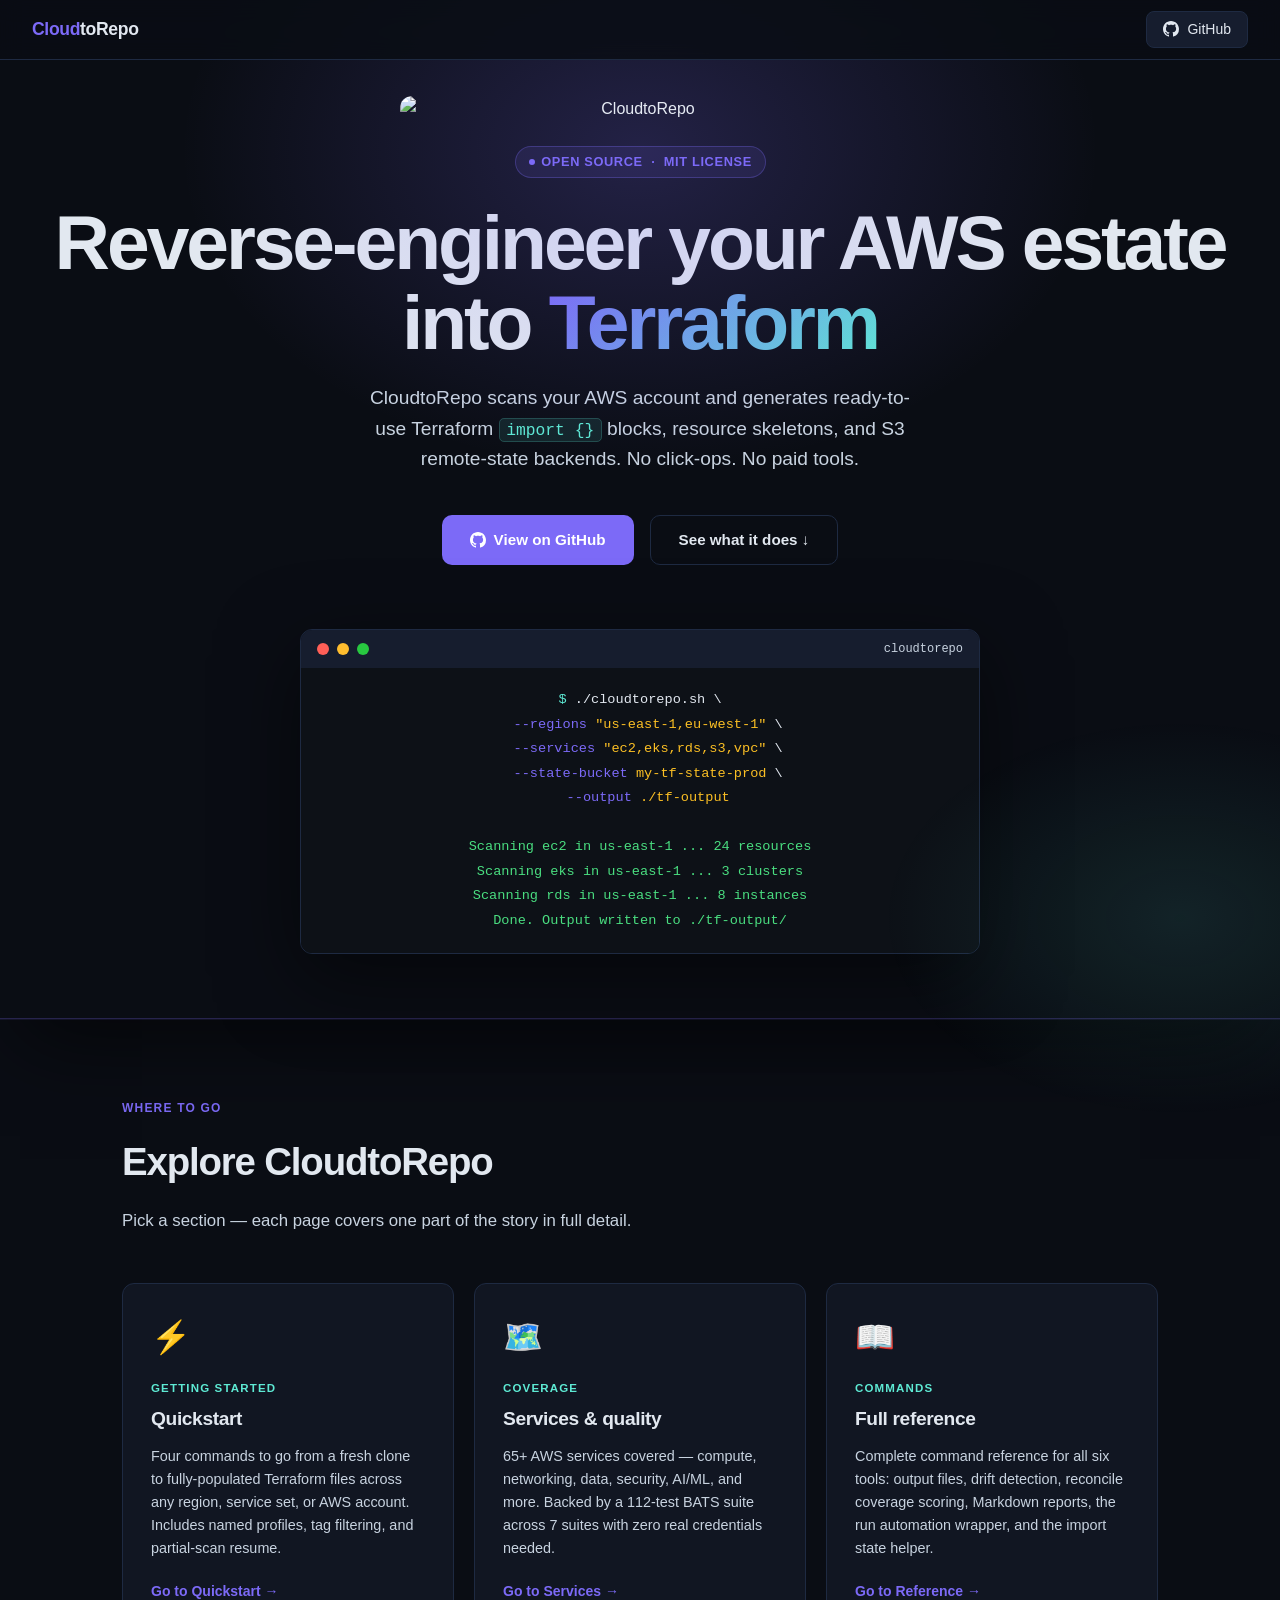
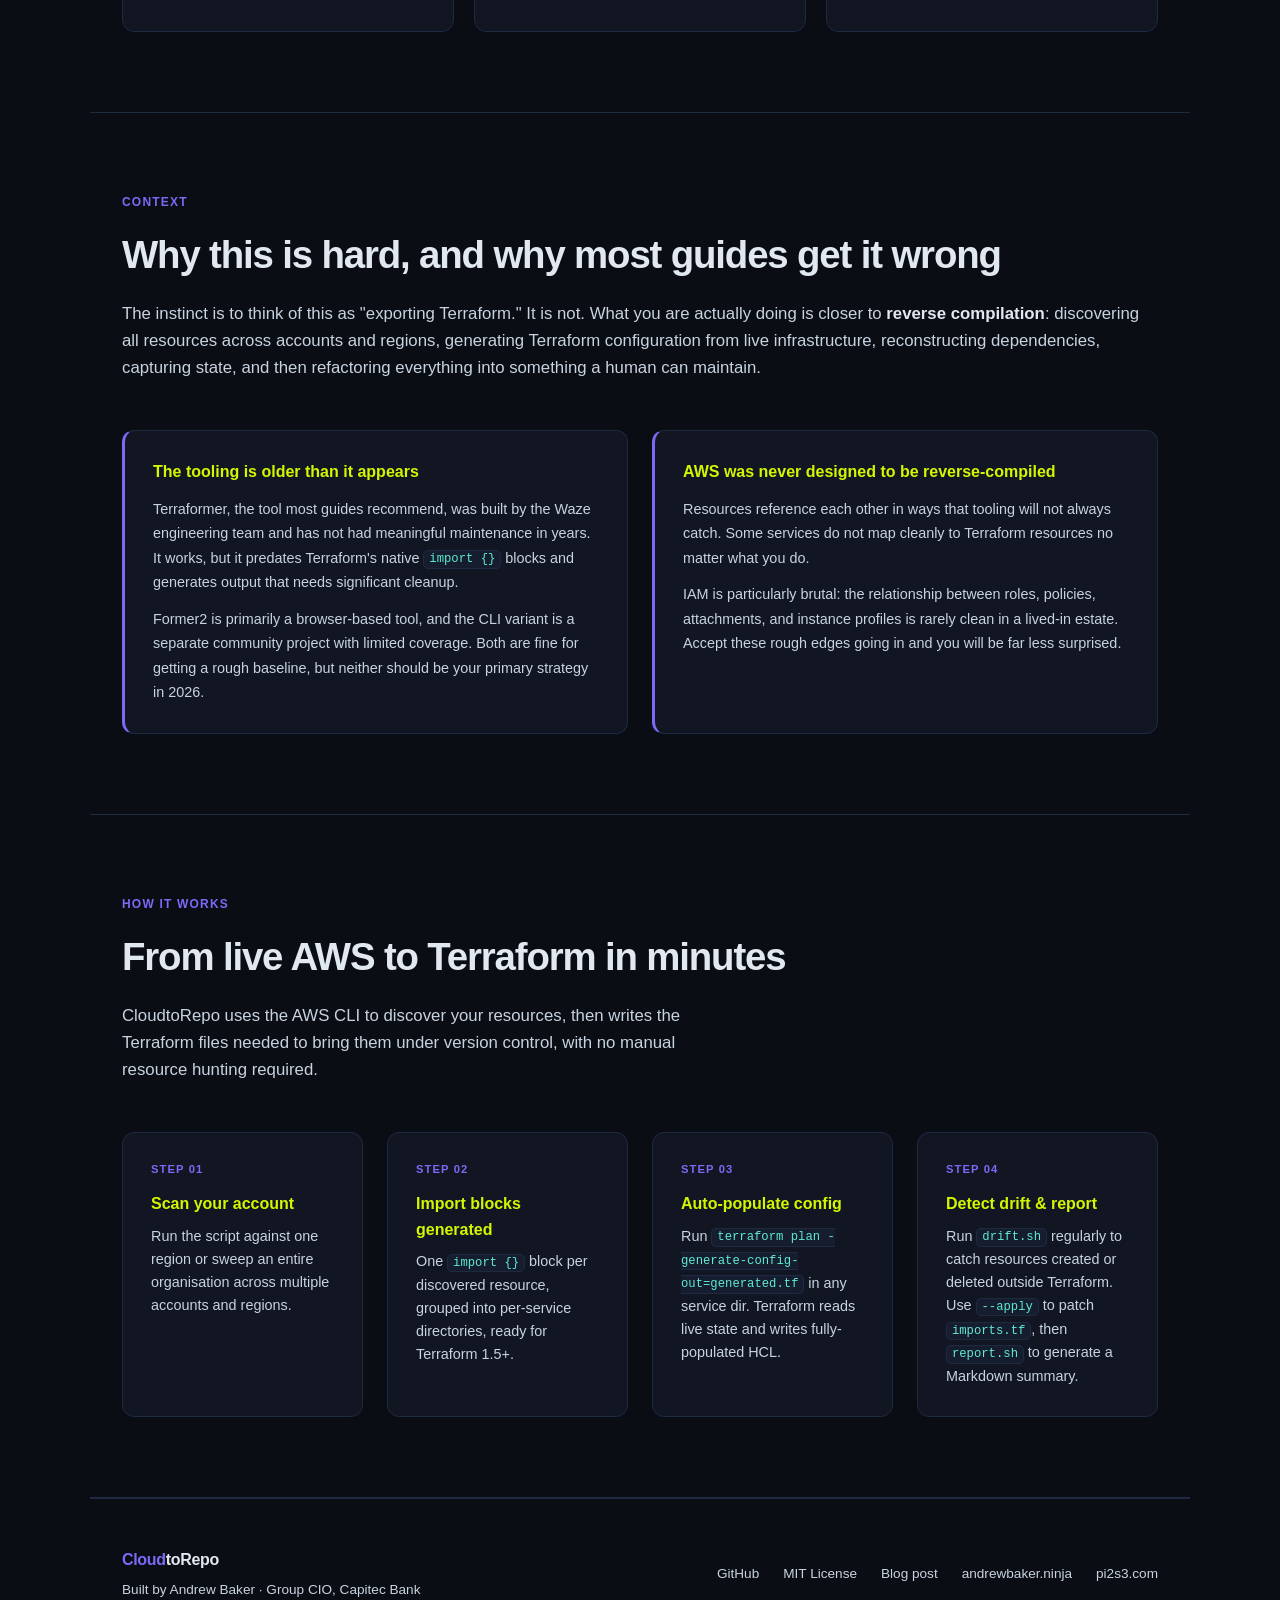
==== commit 25667c13: "website: split into 4 pages, shared stylesheet, mobile tile nav - Extracted all inline CSS to style." ====
--- a/index.html
+++ b/index.html
@@ -21,635 +21,34 @@
   <meta name="twitter:card" content="summary_large_image" />
   <meta name="twitter:image" content="https://cloudtorepo.com/cloudtorepo.png" />
   <meta name="twitter:image:alt" content="CloudtoRepo: Reverse-engineer your AWS estate into Terraform" />
-  <style>
-    *, *::before, *::after { box-sizing: border-box; margin: 0; padding: 0; }
-
-    :root {
-      --bg: #0a0d14;
-      --surface: #111622;
-      --surface2: #161d2e;
-      --border: #1e2a42;
-      --accent: #7c6af7;
-      --accent2: #5eead4;
-      --text: #e2e8f0;
-      --muted: #c8d3e0;
-      --code-bg: #0d1117;
-      --radius: 12px;
-    }
-
-    html { scroll-behavior: smooth; scroll-padding-top: 68px; }
-
-    body {
-      background: var(--bg);
-      color: var(--text);
-      font-family: -apple-system, BlinkMacSystemFont, 'Inter', 'Segoe UI', sans-serif;
-      font-size: 16px;
-      line-height: 1.6;
-      overflow-x: hidden;
-    }
-
-    /* NAV */
-    nav {
-      position: fixed;
-      top: 0; left: 0; right: 0;
-      z-index: 100;
-      display: flex;
-      align-items: center;
-      justify-content: space-between;
-      padding: 0 2rem;
-      height: 60px;
-      background: rgba(10, 13, 20, 0.85);
-      backdrop-filter: blur(12px);
-      border-bottom: 1px solid var(--border);
-    }
-
-    .nav-logo {
-      font-size: 1.1rem;
-      font-weight: 700;
-      letter-spacing: -0.02em;
-      color: var(--text);
-      text-decoration: none;
-    }
-
-    .nav-logo span { color: var(--accent); }
-
-    .nav-links { display: flex; gap: 1.5rem; align-items: center; }
-
-    .nav-links a {
-      color: var(--muted);
-      text-decoration: none;
-      font-size: 0.9rem;
-      transition: color 0.2s;
-    }
-
-    .nav-links a:hover { color: var(--text); }
-
-    /* TAB STRIP — sits below hero, sticks to top while scrolling */
-    #tab-strip {
-      position: sticky;
-      top: 60px;
-      left: 0; right: 0;
-      z-index: 99;
-      display: flex;
-      justify-content: center;
-      padding: 0.75rem 0;
-      background: rgba(10, 13, 20, 0.95);
-      backdrop-filter: blur(12px);
-      border-bottom: 1px solid var(--border);
-    }
-
-    /* TAB SWITCHER */
-    .tab-bar {
-      display: flex;
-      gap: 0.25rem;
-      background: var(--surface2);
-      border: 1px solid var(--border);
-      border-radius: 10px;
-      padding: 0.25rem;
-    }
-
-    .tab-btn {
-      background: none;
-      border: none;
-      color: var(--muted);
-      font-size: 0.875rem;
-      font-weight: 600;
-      padding: 0.45rem 3rem;
-      border-radius: 7px;
-      cursor: pointer;
-      transition: background 0.18s, color 0.18s;
-      letter-spacing: 0.01em;
-    }
-
-    .tab-btn:hover { color: var(--text); }
-
-    .tab-btn.active {
-      background: var(--accent);
-      color: #fff;
-    }
-
-    /* hide/show tab panels */
-    .tab-panel { display: block; }
-    .tab-panel.hidden { display: none; }
-
-    .btn-gh {
-      display: flex;
-      align-items: center;
-      gap: 0.5rem;
-      background: var(--surface2);
-      border: 1px solid var(--border);
-      color: var(--text) !important;
-      padding: 0.4rem 1rem;
-      border-radius: 8px;
-      font-size: 0.875rem !important;
-      font-weight: 500;
-      transition: background 0.2s, border-color 0.2s !important;
-    }
-
-    .btn-gh:hover { background: var(--border) !important; border-color: var(--accent) !important; color: var(--text) !important; }
-
-    /* HERO */
-    .hero {
-      min-height: 100vh;
-      display: flex;
-      flex-direction: column;
-      align-items: center;
-      justify-content: center;
-      text-align: center;
-      padding: 6rem 2rem 4rem;
-      position: relative;
-    }
-
-    .hero::before {
-      content: '';
-      position: absolute;
-      top: -200px; left: 50%; transform: translateX(-50%);
-      width: 900px; height: 600px;
-      background: radial-gradient(ellipse at center, rgba(124, 106, 247, 0.15) 0%, transparent 70%);
-      pointer-events: none;
-    }
-
-    .hero::after {
-      content: '';
-      position: absolute;
-      bottom: -100px; right: -200px;
-      width: 600px; height: 400px;
-      background: radial-gradient(ellipse at center, rgba(94, 234, 212, 0.07) 0%, transparent 70%);
-      pointer-events: none;
-    }
-
-    .badge {
-      display: inline-flex;
-      align-items: center;
-      gap: 0.4rem;
-      background: rgba(124, 106, 247, 0.1);
-      border: 1px solid rgba(124, 106, 247, 0.3);
-      color: var(--accent);
-      font-size: 0.8rem;
-      font-weight: 600;
-      letter-spacing: 0.05em;
-      text-transform: uppercase;
-      padding: 0.3rem 0.8rem;
-      border-radius: 99px;
-      margin-bottom: 1.5rem;
-      transition: transform 0.2s ease, box-shadow 0.2s ease, border-color 0.2s ease, background 0.2s ease;
-      cursor: default;
-      will-change: transform;
-    }
-
-    .badge:hover {
-      border-color: var(--accent);
-      background: rgba(124, 106, 247, 0.2);
-      transform: translateY(-6px) scale(1.02);
-      box-shadow: 0 20px 40px rgba(0,0,0,0.5), 0 0 0 1px var(--accent), 0 8px 32px rgba(124,106,247,0.2);
-    }
-
-    .hero-logo {
-      transition: transform 0.2s ease, filter 0.2s ease;
-      will-change: transform;
-      cursor: pointer;
-      border-radius: var(--radius);
-    }
-
-    .hero-logo:hover {
-      transform: translateY(-6px) scale(1.02);
-      filter: drop-shadow(0 0 36px rgba(124,106,247,0.6)) !important;
-    }
-
-    .badge::before {
-      content: '';
-      width: 6px; height: 6px;
-      background: var(--accent);
-      border-radius: 50%;
-    }
-
-    h1 {
-      font-size: clamp(2.8rem, 6vw, 5rem);
-      font-weight: 800;
-      letter-spacing: -0.04em;
-      line-height: 1.05;
-      margin-bottom: 1.25rem;
-    }
-
-    h1 .gradient {
-      background: linear-gradient(135deg, var(--accent) 0%, var(--accent2) 100%);
-      -webkit-background-clip: text;
-      -webkit-text-fill-color: transparent;
-      background-clip: text;
-    }
-
-    .tc-terra { color: var(--accent); }
-
-    .hero-sub {
-      font-size: clamp(1rem, 2vw, 1.2rem);
-      color: var(--muted);
-      max-width: 560px;
-      margin-bottom: 2.5rem;
-    }
-
-    .hero-actions {
-      display: flex;
-      gap: 1rem;
-      flex-wrap: wrap;
-      justify-content: center;
-    }
-
-    .btn-primary {
-      display: inline-flex;
-      align-items: center;
-      gap: 0.5rem;
-      background: var(--accent);
-      color: #fff;
-      text-decoration: none;
-      padding: 0.75rem 1.75rem;
-      border-radius: 10px;
-      font-weight: 600;
-      font-size: 0.95rem;
-      transition: opacity 0.2s, transform 0.15s;
-    }
-
-    .btn-primary:hover { opacity: 0.88; transform: translateY(-1px); }
-
-    .btn-outline {
-      display: inline-flex;
-      align-items: center;
-      gap: 0.5rem;
-      background: transparent;
-      color: var(--text);
-      text-decoration: none;
-      padding: 0.75rem 1.75rem;
-      border-radius: 10px;
-      font-weight: 600;
-      font-size: 0.95rem;
-      border: 1px solid var(--border);
-      transition: border-color 0.2s, background 0.2s, transform 0.15s;
-    }
-
-    .btn-outline:hover { border-color: var(--accent); background: rgba(124,106,247,0.07); transform: translateY(-1px); }
-
-    /* TERMINAL SNIPPET */
-    .terminal-wrap {
-      margin-top: 4rem;
-      width: 100%;
-      max-width: 680px;
-      border-radius: var(--radius);
-      overflow: hidden;
-      border: 1px solid var(--border);
-      box-shadow: 0 24px 80px rgba(0,0,0,0.5);
-      transition: transform 0.2s ease, box-shadow 0.2s ease, border-color 0.2s ease;
-      will-change: transform;
-      cursor: pointer;
-    }
-
-    .terminal-wrap:hover {
-      border-color: var(--accent);
-      box-shadow: 0 32px 96px rgba(124,106,247,0.25), 0 24px 80px rgba(0,0,0,0.5);
-      transform: translateY(-6px) scale(1.02);
-    }
-
-    .terminal-bar {
-      background: var(--surface2);
-      padding: 0.6rem 1rem;
-      display: flex;
-      align-items: center;
-      gap: 0.5rem;
-    }
-
-    .dot { width: 12px; height: 12px; border-radius: 50%; }
-    .dot-r { background: #ff5f57; }
-    .dot-y { background: #ffbd2e; }
-    .dot-g { background: #28c840; }
-
-    .terminal-label {
-      font-size: 0.75rem;
-      color: var(--muted);
-      margin-left: auto;
-      font-family: 'SF Mono', 'Fira Code', monospace;
-    }
-
-    .terminal-body {
-      background: var(--code-bg);
-      padding: 1.25rem 1.5rem;
-      font-family: 'SF Mono', 'Fira Code', 'Cascadia Code', monospace;
-      font-size: 0.85rem;
-      line-height: 1.8;
-    }
-
-    .terminal-body .prompt { color: var(--accent2); user-select: none; }
-    .terminal-body .cmd { color: var(--text); }
-    .terminal-body .flag { color: var(--accent); }
-    .terminal-body .val { color: #fbbf24; }
-    .terminal-body .comment { color: var(--muted); }
-    .terminal-body .out { color: #4ade80; }
-
-    /* SECTION LAYOUT */
-    section {
-      padding: 5rem 2rem;
-      max-width: 1100px;
-      margin: 0 auto;
-    }
-
-    .section-label {
-      font-size: 0.75rem;
-      font-weight: 700;
-      letter-spacing: 0.1em;
-      text-transform: uppercase;
-      color: var(--accent);
-      margin-bottom: 0.75rem;
-    }
-
-    h2 {
-      font-size: clamp(1.6rem, 3vw, 2.4rem);
-      font-weight: 700;
-      letter-spacing: -0.03em;
-      margin-bottom: 1rem;
-    }
-
-    .section-intro {
-      color: var(--muted);
-      max-width: 600px;
-      margin-bottom: 3rem;
-      font-size: 1.05rem;
-    }
-
-    /* HOW IT WORKS */
-    .steps {
-      display: grid;
-      grid-template-columns: repeat(auto-fit, minmax(220px, 1fr));
-      gap: 1.5rem;
-    }
-
-    .step {
-      background: var(--surface);
-      border: 1px solid var(--border);
-      border-radius: var(--radius);
-      padding: 1.75rem;
-      position: relative;
-      transition: transform 0.2s ease, box-shadow 0.2s ease, border-color 0.2s ease, background 0.2s ease;
-    }
-
-    .step:hover {
-      border-color: var(--accent);
-      background: var(--surface2);
-      transform: translateY(-6px) scale(1.02);
-      box-shadow: 0 20px 40px rgba(0,0,0,0.5), 0 0 0 1px var(--accent), 0 8px 32px rgba(124,106,247,0.2);
-    }
-
-    .step-num {
-      font-size: 0.7rem;
-      font-weight: 700;
-      letter-spacing: 0.1em;
-      color: var(--accent);
-      margin-bottom: 0.75rem;
-    }
-
-    .step h3 { font-size: 1rem; font-weight: 600; margin-bottom: 0.5rem; color: #d4f700; }
-    .step p { font-size: 0.9rem; color: var(--muted); }
-
-    /* SERVICES */
-    .service-grid {
-      display: grid;
-      grid-template-columns: repeat(auto-fit, minmax(280px, 1fr));
-      gap: 1.25rem;
-    }
-
-    .service-card {
-      background: var(--surface);
-      border: 1px solid var(--border);
-      border-radius: var(--radius);
-      padding: 1.5rem;
-      transition: transform 0.2s ease, box-shadow 0.2s ease, border-color 0.2s ease, background 0.2s ease;
-    }
-
-    .service-card:hover {
-      border-color: var(--accent2);
-      background: var(--surface2);
-      transform: translateY(-6px) scale(1.02);
-      box-shadow: 0 20px 40px rgba(0,0,0,0.5), 0 0 0 1px var(--accent2), 0 8px 32px rgba(94,234,212,0.15);
-    }
-
-    .service-card h3 {
-      font-size: 0.85rem;
-      font-weight: 600;
-      text-transform: uppercase;
-      letter-spacing: 0.07em;
-      color: var(--accent2);
-      margin-bottom: 1rem;
-    }
-
-    .tags {
-      display: flex;
-      flex-wrap: wrap;
-      gap: 0.5rem;
-    }
-
-    .tag {
-      background: var(--surface2);
-      border: 1px solid var(--border);
-      color: var(--muted);
-      font-size: 0.8rem;
-      font-family: 'SF Mono', 'Fira Code', monospace;
-      padding: 0.2rem 0.6rem;
-      border-radius: 6px;
-    }
-
-    /* OUTPUT */
-    .output-grid {
-      display: grid;
-      grid-template-columns: 1fr 1fr;
-      gap: 1.5rem;
-    }
-
-    @media (max-width: 640px) { .output-grid { grid-template-columns: 1fr; } }
-
-    .output-card {
-      background: var(--surface);
-      border: 1px solid var(--border);
-      border-radius: var(--radius);
-      padding: 1.5rem;
-      transition: transform 0.2s ease, box-shadow 0.2s ease, border-color 0.2s ease, background 0.2s ease;
-    }
-
-    .output-card:hover {
-      border-color: var(--accent);
-      background: var(--surface2);
-      transform: translateY(-6px) scale(1.02);
-      box-shadow: 0 20px 40px rgba(0,0,0,0.5), 0 0 0 1px var(--accent), 0 8px 32px rgba(124,106,247,0.2);
-    }
-
-    .output-card h3 {
-      font-size: 0.95rem;
-      font-weight: 600;
-      margin-bottom: 0.4rem;
-    }
-
-    .output-card p {
-      font-size: 0.875rem;
-      color: var(--muted);
-      margin-bottom: 1rem;
-    }
-
-    pre {
-      background: var(--code-bg);
-      border: 1px solid var(--border);
-      border-radius: 8px;
-      padding: 1rem;
-      font-family: 'SF Mono', 'Fira Code', monospace;
-      font-size: 0.8rem;
-      line-height: 1.6;
-      overflow-x: auto;
-      color: var(--text);
-    }
-
-    pre .kw { color: var(--accent); }
-    pre .str { color: #fbbf24; }
-    pre .cm { color: var(--muted); }
-
-    /* QUICKSTART */
-    .qs-steps {
-      display: flex;
-      flex-direction: column;
-      gap: 1rem;
-    }
-
-    .qs-step {
-      display: grid;
-      grid-template-columns: 32px 1fr;
-      gap: 1rem;
-      align-items: start;
-    }
-
-    .qs-num {
-      width: 32px; height: 32px;
-      background: rgba(124,106,247,0.15);
-      border: 1px solid rgba(124,106,247,0.3);
-      color: var(--accent);
-      border-radius: 50%;
-      display: flex;
-      align-items: center;
-      justify-content: center;
-      font-size: 0.8rem;
-      font-weight: 700;
-      flex-shrink: 0;
-      margin-top: 2px;
-    }
-
-    .qs-content h3 { font-size: 0.95rem; font-weight: 600; margin-bottom: 0.4rem; }
-    .qs-content p { font-size: 0.875rem; color: var(--muted); margin-bottom: 0.5rem; }
-
-    code {
-      background: var(--surface2);
-      border: 1px solid var(--border);
-      border-radius: 5px;
-      padding: 0.1em 0.4em;
-      font-family: 'SF Mono', 'Fira Code', monospace;
-      font-size: 0.85em;
-      color: var(--accent2);
-    }
-
-    /* WHY HARD */
-    .hard-grid {
-      display: grid;
-      grid-template-columns: repeat(auto-fit, minmax(300px, 1fr));
-      gap: 1.5rem;
-      margin-top: 2.5rem;
-    }
-
-    .hard-card {
-      background: var(--surface);
-      border: 1px solid var(--border);
-      border-radius: var(--radius);
-      padding: 1.75rem;
-      border-left: 3px solid var(--accent);
-      transition: transform 0.2s ease, box-shadow 0.2s ease, border-color 0.2s ease, background 0.2s ease;
-    }
-
-    .hard-card:hover {
-      border-color: var(--accent);
-      background: var(--surface2);
-      transform: translateY(-6px) scale(1.02);
-      box-shadow: 0 20px 40px rgba(0,0,0,0.5), 0 0 0 1px var(--accent), 0 8px 32px rgba(124,106,247,0.2);
-    }
-
-    .hard-card h3 {
-      font-size: 1rem;
-      font-weight: 600;
-      color: #d4f700;
-      margin-bottom: 0.75rem;
-    }
-
-    .hard-card p {
-      font-size: 0.9rem;
-      color: var(--muted);
-      line-height: 1.7;
-    }
-
-    .hard-card p + p { margin-top: 0.75rem; }
-
-    /* COPY BUTTON */
-    .pre-wrap {
-      position: relative;
-    }
-
-    .copy-btn {
-      position: absolute;
-      top: 0.6rem;
-      right: 0.6rem;
-      background: var(--surface2);
-      border: 1px solid var(--border);
-      color: var(--muted);
-      font-family: -apple-system, BlinkMacSystemFont, 'Inter', sans-serif;
-      font-size: 0.72rem;
-      font-weight: 500;
-      padding: 0.25rem 0.6rem;
-      border-radius: 6px;
-      cursor: pointer;
-      transition: background 0.15s, color 0.15s, border-color 0.15s;
-      user-select: none;
-    }
-
-    .copy-btn:hover {
-      background: var(--border);
-      color: var(--text);
-      border-color: var(--accent);
-    }
-
-    .copy-btn.copied {
-      color: var(--accent2);
-      border-color: var(--accent2);
-    }
-
-    /* DIVIDER */
-    .divider {
-      border: none;
-      border-top: 1px solid var(--border);
-      margin: 0;
-    }
-
-    /* FOOTER */
-    footer {
-      text-align: center;
-      padding: 3rem 2rem;
-      color: var(--muted);
-      font-size: 0.875rem;
-      border-top: 1px solid var(--border);
-    }
-
-    footer a { color: var(--muted); text-decoration: none; transition: color 0.2s; }
-    footer a:hover { color: var(--accent); }
-
-    /* RESPONSIVE */
-    @media (max-width: 640px) {
-      nav { padding: 0 1rem; }
-      .nav-links a:not(.btn-gh) { display: none; }
-    }
-  </style>
+  <script async src="https://pagead2.googlesyndication.com/pagead/js/adsbygoogle.js?client=ca-pub-1534132340710618" crossorigin="anonymous"></script>
+  <link rel="stylesheet" href="style.css" />
 </head>
 <body>
 
+<!-- ADSENSE TOP -->
+<div id="ad-top" style="display:none; text-align:center; background: var(--bg); border-bottom: 1px solid var(--border);">
+  <ins class="adsbygoogle"
+       style="display:block"
+       data-ad-client="ca-pub-1534132340710618"
+       data-ad-slot="7720587852"
+       data-ad-format="auto"
+       data-full-width-responsive="true"></ins>
+  <script>
+    (adsbygoogle = window.adsbygoogle || []).push({});
+    new MutationObserver(function(mutations, obs) {
+      var ins = document.querySelector('#ad-top ins');
+      if (ins && ins.getAttribute('data-ad-status') === 'filled') {
+        document.getElementById('ad-top').style.display = 'block';
+        obs.disconnect();
+      }
+    }).observe(document.querySelector('#ad-top ins'), { attributes: true, attributeFilter: ['data-ad-status'] });
+  </script>
+</div>
+
 <!-- NAV -->
 <nav>
-  <a class="nav-logo" href="#"><span>Cloud</span>toRepo</a>
+  <a class="nav-logo" href="index.html"><span>Cloud</span>toRepo</a>
   <div class="nav-links">
     <a class="btn-gh" href="https://github.com/andrewbakercloudscale/cloudtorepo" target="_blank" rel="noopener">
       <svg width="16" height="16" viewBox="0 0 16 16" fill="currentColor"><path d="M8 0C3.58 0 0 3.58 0 8c0 3.54 2.29 6.53 5.47 7.59.4.07.55-.17.55-.38 0-.19-.01-.82-.01-1.49-2.01.37-2.53-.49-2.69-.94-.09-.23-.48-.94-.82-1.13-.28-.15-.68-.52-.01-.53.63-.01 1.08.58 1.23.82.72 1.21 1.87.87 2.33.66.07-.52.28-.87.51-1.07-1.78-.2-3.64-.89-3.64-3.95 0-.87.31-1.59.82-2.15-.08-.2-.36-1.02.08-2.12 0 0 .67-.21 2.2.82.64-.18 1.32-.27 2-.27.68 0 1.36.09 2 .27 1.53-1.04 2.2-.82 2.2-.82.44 1.1.16 1.92.08 2.12.51.56.82 1.27.82 2.15 0 3.07-1.87 3.75-3.65 3.95.29.25.54.73.54 1.48 0 1.07-.01 1.93-.01 2.2 0 .21.15.46.55.38A8.013 8.013 0 0016 8c0-4.42-3.58-8-8-8z"/></svg>
@@ -659,10 +58,10 @@
 </nav>
 
 <!-- HERO -->
-<section class="hero">
-  <img src="CloudToRepo.jpeg" alt="CloudtoRepo" class="hero-logo" style="width:480px;height:auto;object-fit:contain;margin-bottom:1.5rem;" />
-  <div class="badge">Open Source · MIT License</div>
-  <h1>Reverse-engineer your AWS estate<br>into <span class="gradient">Terraform</span><br>with <span class="tc-terra">Cloud</span>toRepo</h1>
+<div class="hero">
+  <img src="CloudToRepo.jpeg" alt="CloudtoRepo" class="hero-logo" style="width:480px;height:auto;object-fit:contain;margin-bottom:1.5rem;mix-blend-mode:screen;" />
+  <div class="badge">Open Source &nbsp;·&nbsp; MIT License</div>
+  <h1>Reverse-engineer your AWS estate<br>into <span class="gradient">Terraform</span></h1>
   <p class="hero-sub">
     CloudtoRepo scans your AWS account and generates ready-to-use Terraform
     <code style="background:rgba(94,234,212,0.1);border-color:rgba(94,234,212,0.2);color:var(--accent2);">import {}</code> blocks,
@@ -673,7 +72,7 @@
       <svg width="16" height="16" viewBox="0 0 16 16" fill="currentColor"><path d="M8 0C3.58 0 0 3.58 0 8c0 3.54 2.29 6.53 5.47 7.59.4.07.55-.17.55-.38 0-.19-.01-.82-.01-1.49-2.01.37-2.53-.49-2.69-.94-.09-.23-.48-.94-.82-1.13-.28-.15-.68-.52-.01-.53.63-.01 1.08.58 1.23.82.72 1.21 1.87.87 2.33.66.07-.52.28-.87.51-1.07-1.78-.2-3.64-.89-3.64-3.95 0-.87.31-1.59.82-2.15-.08-.2-.36-1.02.08-2.12 0 0 .67-.21 2.2.82.64-.18 1.32-.27 2-.27.68 0 1.36.09 2 .27 1.53-1.04 2.2-.82 2.2-.82.44 1.1.16 1.92.08 2.12.51.56.82 1.27.82 2.15 0 3.07-1.87 3.75-3.65 3.95.29.25.54.73.54 1.48 0 1.07-.01 1.93-.01 2.2 0 .21.15.46.55.38A8.013 8.013 0 0016 8c0-4.42-3.58-8-8-8z"/></svg>
       View on GitHub
     </a>
-    <a class="btn-outline" href="#quickstart">Get started &darr;</a>
+    <a class="btn-outline" href="#explore">See what it does &darr;</a>
   </div>
 
   <div class="terminal-wrap">
@@ -696,18 +95,46 @@
       <div><span class="out">Done. Output written to ./tf-output/</span></div>
     </div>
   </div>
+</div>
+
+<!-- EXPLORE / NAV TILES -->
+<section id="explore">
+  <div class="section-label">Where to go</div>
+  <h2>Explore CloudtoRepo</h2>
+  <p class="section-intro">Pick a section — each page covers one part of the story in full detail.</p>
+
+  <div class="nav-tiles">
+
+    <a href="quickstart.html" class="nav-tile reveal">
+      <div class="nav-tile-icon">⚡</div>
+      <div class="nav-tile-label">Getting started</div>
+      <h3>Quickstart</h3>
+      <p>Four commands to go from a fresh clone to fully-populated Terraform files across any region, service set, or AWS account. Includes named profiles, tag filtering, and partial-scan resume.</p>
+      <span class="nav-tile-cta">Go to Quickstart →</span>
+    </a>
+
+    <a href="services.html" class="nav-tile reveal" style="transition-delay:0.1s;">
+      <div class="nav-tile-icon">🗺️</div>
+      <div class="nav-tile-label">Coverage</div>
+      <h3>Services &amp; quality</h3>
+      <p>65+ AWS services covered — compute, networking, data, security, AI/ML, and more. Backed by a 112-test BATS suite across 7 suites with zero real credentials needed.</p>
+      <span class="nav-tile-cta">Go to Services →</span>
+    </a>
+
+    <a href="reference.html" class="nav-tile reveal" style="transition-delay:0.2s;">
+      <div class="nav-tile-icon">📖</div>
+      <div class="nav-tile-label">Commands</div>
+      <h3>Full reference</h3>
+      <p>Complete command reference for all six tools: output files, drift detection, reconcile coverage scoring, Markdown reports, the run automation wrapper, and the import state helper.</p>
+      <span class="nav-tile-cta">Go to Reference →</span>
+    </a>
+
+  </div>
 </section>
 
-<!-- TAB STRIP — always visible below hero -->
-<div id="tab-strip">
-  <button class="tab-btn active" onclick="switchTab('overview')">Overview</button>
-  <button class="tab-btn" onclick="switchTab('deepdive')">Deep Dive</button>
-</div>
-
-<hr class="divider" data-tab="overview" />
-
 <!-- WHY HARD -->
-<section id="why-hard" data-tab="overview">
+<hr class="divider" />
+<section id="why-hard">
   <div class="section-label">Context</div>
   <h2>Why this is hard, and why most guides get it wrong</h2>
   <p class="section-intro" style="max-width:100%;">
@@ -719,7 +146,7 @@
   </p>
 
   <div class="hard-grid">
-    <div class="hard-card">
+    <div class="hard-card reveal">
       <h3>The tooling is older than it appears</h3>
       <p>
         Terraformer, the tool most guides recommend, was built by the Waze engineering team
@@ -733,7 +160,7 @@
         but neither should be your primary strategy in 2026.
       </p>
     </div>
-    <div class="hard-card">
+    <div class="hard-card reveal">
       <h3>AWS was never designed to be reverse-compiled</h3>
       <p>
         Resources reference each other in ways that tooling will not always catch. Some
@@ -748,10 +175,9 @@
   </div>
 </section>
 
-<hr class="divider" data-tab="overview" />
-
 <!-- HOW IT WORKS -->
-<section id="how-it-works" data-tab="overview">
+<hr class="divider" />
+<section id="how-it-works">
   <div class="section-label">How it works</div>
   <h2>From live AWS to Terraform in minutes</h2>
   <p class="section-intro">
@@ -759,22 +185,22 @@
     needed to bring them under version control, with no manual resource hunting required.
   </p>
   <div class="steps">
-    <div class="step">
+    <div class="step reveal">
       <div class="step-num">STEP 01</div>
       <h3>Scan your account</h3>
       <p>Run the script against one region or sweep an entire organisation across multiple accounts and regions.</p>
     </div>
-    <div class="step">
+    <div class="step reveal">
       <div class="step-num">STEP 02</div>
       <h3>Import blocks generated</h3>
       <p>One <code>import {}</code> block per discovered resource, grouped into per-service directories, ready for Terraform 1.5+.</p>
     </div>
-    <div class="step">
+    <div class="step reveal">
       <div class="step-num">STEP 03</div>
       <h3>Auto-populate config</h3>
       <p>Run <code>terraform plan -generate-config-out=generated.tf</code> in any service dir. Terraform reads live state and writes fully-populated HCL.</p>
     </div>
-    <div class="step">
+    <div class="step reveal">
       <div class="step-num">STEP 04</div>
       <h3>Detect drift &amp; report</h3>
       <p>Run <code>drift.sh</code> regularly to catch resources created or deleted outside Terraform. Use <code>--apply</code> to patch <code>imports.tf</code>, then <code>report.sh</code> to generate a Markdown summary.</p>
@@ -782,676 +208,36 @@
   </div>
 </section>
 
-<hr class="divider" data-tab="overview" />
-
-<!-- SERVICES -->
-<section id="services" data-tab="overview">
-  <div class="section-label">Supported services</div>
-  <h2>65+ AWS services covered</h2>
-  <p class="section-intro">All the core services you need to bring a real-world AWS estate under Terraform control.</p>
-  <div class="service-grid">
-    <div class="service-card">
-      <h3>Compute</h3>
-      <div class="tags">
-        <span class="tag">ec2</span><span class="tag">ebs</span><span class="tag">ecs</span><span class="tag">eks</span><span class="tag">lambda</span>
-      </div>
-      <p style="font-size:0.78rem;color:var(--muted);margin-top:0.5rem;">EKS includes clusters, node groups, addons, and Fargate profiles.</p>
-    </div>
-    <div class="service-card">
-      <h3>Networking</h3>
-      <div class="tags">
-        <span class="tag">vpc</span><span class="tag">elb</span><span class="tag">cloudfront</span><span class="tag">route53</span><span class="tag">acm</span><span class="tag">transitgateway</span><span class="tag">vpcendpoints</span>
-      </div>
-      <p style="font-size:0.78rem;color:var(--muted);margin-top:0.5rem;">VPC includes subnets, security groups, route tables, internet gateways, and NAT gateways.</p>
-    </div>
-    <div class="service-card">
-      <h3>Data</h3>
-      <div class="tags">
-        <span class="tag">rds</span><span class="tag">dynamodb</span><span class="tag">elasticache</span><span class="tag">msk</span><span class="tag">s3</span><span class="tag">efs</span><span class="tag">opensearch</span><span class="tag">redshift</span><span class="tag">documentdb</span>
-      </div>
-    </div>
-    <div class="service-card">
-      <h3>Streaming</h3>
-      <div class="tags">
-        <span class="tag">kinesis</span><span class="tag">firehose</span>
-      </div>
-    </div>
-    <div class="service-card">
-      <h3>Integration</h3>
-      <div class="tags">
-        <span class="tag">sqs</span><span class="tag">sns</span><span class="tag">apigateway</span><span class="tag">eventbridge</span><span class="tag">stepfunctions</span><span class="tag">ses</span>
-      </div>
-    </div>
-    <div class="service-card">
-      <h3>Security &amp; Compliance</h3>
-      <div class="tags">
-        <span class="tag">iam</span><span class="tag">kms</span><span class="tag">secretsmanager</span><span class="tag">wafv2</span><span class="tag">config</span><span class="tag">cloudtrail</span><span class="tag">guardduty</span>
-      </div>
-      <p style="font-size:0.78rem;color:var(--muted);margin-top:0.5rem;">IAM includes roles, instance profiles, and OIDC providers.</p>
-    </div>
-    <div class="service-card">
-      <h3>Platform &amp; CI/CD</h3>
-      <div class="tags">
-        <span class="tag">ecr</span><span class="tag">ssm</span><span class="tag">cloudwatch</span><span class="tag">backup</span><span class="tag">codepipeline</span><span class="tag">codebuild</span>
-      </div>
-    </div>
-    <div class="service-card">
-      <h3>Auth</h3>
-      <div class="tags">
-        <span class="tag">cognito</span>
-      </div>
-      <p style="font-size:0.78rem;color:var(--muted);margin-top:0.5rem;">User pools, clients, and identity pools, fully paginated beyond the 60-pool API limit.</p>
-    </div>
-    <div class="service-card">
-      <h3>ETL &amp; Analytics</h3>
-      <div class="tags">
-        <span class="tag">glue</span><span class="tag">athena</span><span class="tag">lakeformation</span><span class="tag">memorydb</span><span class="tag">emr</span>
-      </div>
-    </div>
-    <div class="service-card">
-      <h3>Storage &amp; Transfer</h3>
-      <div class="tags">
-        <span class="tag">fsx</span><span class="tag">transfer</span>
-      </div>
-    </div>
-    <div class="service-card">
-      <h3>App Platform</h3>
-      <div class="tags">
-        <span class="tag">elasticbeanstalk</span><span class="tag">apprunner</span><span class="tag">lightsail</span><span class="tag">connect</span><span class="tag">appconfig</span>
-      </div>
-    </div>
-    <div class="service-card">
-      <h3>AI / ML</h3>
-      <div class="tags">
-        <span class="tag">bedrock</span><span class="tag">sagemaker</span>
-      </div>
-      <p style="font-size:0.78rem;color:var(--muted);margin-top:0.5rem;">Bedrock agents &amp; knowledge bases; SageMaker domains &amp; endpoints.</p>
-    </div>
-    <div class="service-card">
-      <h3>Governance &amp; Org</h3>
-      <div class="tags">
-        <span class="tag">servicecatalog</span><span class="tag">organizations</span><span class="tag">ram</span><span class="tag">servicequotas</span><span class="tag">xray</span>
-      </div>
-      <p style="font-size:0.78rem;color:var(--muted);margin-top:0.5rem;">Organizations covers accounts &amp; OUs; RAM covers resource shares across accounts.</p>
-    </div>
-  </div>
-</section>
-
-<hr class="divider" data-tab="deepdive" />
-
-<!-- OUTPUT -->
-<section id="output" data-tab="deepdive">
-  <div class="section-label">Output</div>
-  <h2>Clean, structured Terraform files</h2>
-  <p class="section-intro">Each service gets its own directory with three files that Terraform can use immediately.</p>
-  <div class="output-grid">
-    <div class="output-card">
-      <h3>imports.tf</h3>
-      <p>One <code>import {}</code> block per discovered resource.</p>
-<pre><span class="kw">import</span> {
-  to = aws_eks_cluster.<span class="str">cluster_production</span>
-  id = <span class="str">"production"</span>
-}
-
-<span class="kw">import</span> {
-  to = aws_rds_instance.<span class="str">db_primary</span>
-  id = <span class="str">"prod-postgres-01"</span>
-}</pre>
-    </div>
-    <div class="output-card">
-      <h3>backend.tf</h3>
-      <p>S3 remote state configuration and AWS provider block, ready to init.</p>
-<pre><span class="kw">terraform</span> {
-  backend <span class="str">"s3"</span> {
-    bucket = <span class="str">"my-tf-state"</span>
-    key    = <span class="str">"us-east-1/eks/terraform.tfstate"</span>
-    region = <span class="str">"us-east-1"</span>
-  }
-}</pre>
-    </div>
-    <div class="output-card">
-      <h3>resources.tf</h3>
-      <p>Empty resource skeletons matching every import block, populated by <code>terraform plan -generate-config-out</code>.</p>
-<pre><span class="kw">resource</span> <span class="str">"aws_eks_cluster"</span> <span class="str">"cluster_production"</span> {
-  <span class="cm"># populated by terraform plan</span>
-  <span class="cm"># -generate-config-out=generated.tf</span>
-}</pre>
-    </div>
-    <div class="output-card">
-      <h3>Directory structure</h3>
-      <p>Organised by account &rarr; region &rarr; service for easy navigation.</p>
-<pre>tf-output/
-&#x251C;&#x2500;&#x2500; summary.txt
-&#x2514;&#x2500;&#x2500; 123456789012/
-    &#x251C;&#x2500;&#x2500; us-east-1/
-    &#x2502;   &#x251C;&#x2500;&#x2500; ec2/
-    &#x2502;   &#x251C;&#x2500;&#x2500; eks/
-    &#x2502;   &#x2514;&#x2500;&#x2500; rds/
-    &#x2514;&#x2500;&#x2500; eu-west-1/</pre>
-    </div>
-  </div>
-</section>
-
-<hr class="divider" data-tab="deepdive" />
-
-<!-- DRIFT -->
-<section id="drift" data-tab="deepdive">
-  <div class="section-label">Drift detection</div>
-  <h2>Stay in sync after day one</h2>
-  <p class="section-intro">
-    Once your Terraform baseline is committed, <code>drift.sh</code> re-scans AWS and
-    diffs the results against your <code>imports.tf</code> files with no AWS Resource Explorer required.
-  </p>
-  <div class="steps">
-    <div class="step">
-      <div class="step-num">NEW</div>
-      <h3>Resources added outside Terraform</h3>
-      <p>Found in AWS but missing from <code>imports.tf</code>. With <code>--apply</code>, new <code>import {}</code> blocks are appended automatically.</p>
-    </div>
-    <div class="step">
-      <div class="step-num">REMOVED</div>
-      <h3>Resources deleted outside Terraform</h3>
-      <p>Present in <code>imports.tf</code> but no longer in AWS. With <code>--apply</code>, stale blocks are commented out with a timestamp.</p>
-    </div>
-    <div class="step">
-      <div class="step-num">CI</div>
-      <h3>Run on a schedule</h3>
-      <p>Drop <code>drift.sh</code> into a nightly CI job. Pass <code>--report ./drift.txt</code> to save output, then feed it into <code>report.sh</code> to generate a Markdown summary.</p>
-    </div>
-  </div>
-
-  <div style="margin-top:2rem;">
-    <div class="output-card" style="background:var(--surface);border:1px solid var(--border);border-radius:var(--radius);padding:1.5rem;">
-      <h3 style="font-size:0.95rem;font-weight:600;margin-bottom:1rem;">Sample drift report</h3>
-<pre><span class="cm"># report only</span>
-./drift.sh --output ./tf-output --regions <span class="str">"us-east-1"</span>
-
-<span class="cm"># apply changes to imports.tf</span>
-./drift.sh --output ./tf-output --regions <span class="str">"us-east-1"</span> --apply
-
-<span class="cm">-------------------------------------------------------</span>
-<span class="kw">NEW</span>  (2 resource(s) found in AWS, not in imports.tf)
-  + aws_instance.web_server_new  (id: i-0abc123def456)
-  + aws_instance.batch_worker    (id: i-0def789abc012)
-<span class="kw">REMOVED</span>  (1 resource(s) in imports.tf, no longer in AWS)
-  - aws_instance.old_bastion     (id: i-0111222333444)
-<span class="cm">-------------------------------------------------------</span>
-Unchanged:               22
-New (not yet imported):   2
-Removed (stale):          1</pre>
-    </div>
-  </div>
-</section>
-
-<hr class="divider" data-tab="deepdive" />
-
-<!-- RECONCILE -->
-<section id="reconcile" data-tab="deepdive">
-  <div class="section-label">Coverage check</div>
-  <h2>Find what you missed</h2>
-  <p class="section-intro">
-    After exporting, <code>reconcile.sh</code> cross-references your <code>imports.tf</code>
-    files against AWS Resource Explorer to surface any resources that were skipped.
-    No Resource Explorer? Use <code>--local</code> for an instant per-service summary from
-    the output directory alone.
-  </p>
-  <div class="steps">
-    <div class="step">
-      <div class="step-num">%</div>
-      <h3>Coverage score</h3>
-      <p>Compares every import ID against all ARNs returned by Resource Explorer. Reports matched, missed, and overall coverage percentage.</p>
-    </div>
-    <div class="step">
-      <div class="step-num">LOCAL</div>
-      <h3>No Resource Explorer needed</h3>
-      <p><code>--local</code> skips the API call entirely and prints import block counts per account / region / service straight from the output directory. Useful during initial setup.</p>
-    </div>
-    <div class="step">
-      <div class="step-num">LIST</div>
-      <h3>Discover supported services</h3>
-      <p>Run <code>./cloudtorepo.sh --services list</code> or <code>./drift.sh --services list</code> to print all supported service names — useful for scripting or building a custom <code>--services</code> argument.</p>
-    </div>
-  </div>
-
-  <div style="margin-top:2rem;display:flex;flex-direction:column;gap:1rem;">
-    <div class="output-card" style="background:var(--surface);border:1px solid var(--border);border-radius:var(--radius);padding:1.5rem;">
-      <h3 style="font-size:0.95rem;font-weight:600;margin-bottom:1rem;">reconcile.sh — with Resource Explorer</h3>
-<pre><span class="cm"># full coverage check (requires Resource Explorer aggregator index)</span>
-./reconcile.sh --output ./tf-output --index-region us-east-1
-
-Summary
--------
-Total resources (Resource Explorer):  847
-Matched to exported import blocks:    801
-Potentially missed:                    46
-Coverage:                              94%</pre>
-    </div>
-    <div class="output-card" style="background:var(--surface);border:1px solid var(--border);border-radius:var(--radius);padding:1.5rem;">
-      <h3 style="font-size:0.95rem;font-weight:600;margin-bottom:1rem;">reconcile.sh --local — no Resource Explorer required</h3>
-<pre><span class="cm"># local summary — no AWS API calls beyond listing the output directory</span>
-./reconcile.sh --output ./tf-output --local
-
-Account / Region / Service        Import blocks
-------------------------------------------
-123456789012 / us-east-1 / ec2           47
-123456789012 / us-east-1 / eks           12
-123456789012 / us-east-1 / rds            8
-123456789012 / us-east-1 / s3             5
-123456789012 / eu-west-1 / ec2           31
-------------------------------------------
-Total                                   103
-
-<span class="cm">Tip: enable Resource Explorer for full coverage scoring:</span>
-<span class="cm">  aws resource-explorer-2 create-index --type AGGREGATOR --region us-east-1</span></pre>
-    </div>
-    <div class="output-card" style="background:var(--surface);border:1px solid var(--border);border-radius:var(--radius);padding:1.5rem;">
-      <h3 style="font-size:0.95rem;font-weight:600;margin-bottom:1rem;">--services list — discover all supported services</h3>
-<pre><span class="cm"># print every supported service name, one per line</span>
-./cloudtorepo.sh --services list
-
-acm
-apigateway
-appconfig
-apprunner
-athena
-backup
-bedrock
-cloudfront
-cloudtrail
-cloudwatch
-codebuild
-codepipeline
-cognito
-config
-connect
-documentdb
-dynamodb
-ebs
-ecr
-ecs
-eks
-elasticache
-elb
-emr
-...and more</pre>
-    </div>
-  </div>
-</section>
-
-<hr class="divider" data-tab="deepdive" />
-
-<!-- REPORT -->
-<section id="report" data-tab="deepdive">
-  <div class="section-label">Reporting</div>
-  <h2>One-command Markdown reports</h2>
-  <p class="section-intro">
-    <code>report.sh</code> reads any <code>cloudtorepo.sh</code> output directory and generates a clean Markdown document — service breakdown, import counts, and an optional drift section from a <code>drift.sh --report</code> file.
-  </p>
-  <div class="steps">
-    <div class="step">
-      <div class="step-num">MD</div>
-      <h3>Markdown output</h3>
-      <p>Write to stdout or pass <code>--out report.md</code>. Paste it into a PR description, Confluence, or a GitHub wiki — it renders instantly.</p>
-    </div>
-    <div class="step">
-      <div class="step-num">DRIFT</div>
-      <h3>Drift section included</h3>
-      <p>Pass <code>--drift ./drift.txt</code> (produced by <code>drift.sh --report</code>) to append a NEW / REMOVED breakdown to the same document.</p>
-    </div>
-    <div class="step">
-      <div class="step-num">CI</div>
-      <h3>Commit it to git</h3>
-      <p>Run <code>report.sh</code> at the end of every nightly drift job and commit <code>report.md</code> to a <code>infra-reports</code> branch — instant audit trail with no extra tooling.</p>
-    </div>
-  </div>
-
-  <div style="margin-top:2rem;">
-    <div class="output-card" style="background:var(--surface);border:1px solid var(--border);border-radius:var(--radius);padding:1.5rem;">
-      <h3 style="font-size:0.95rem;font-weight:600;margin-bottom:1rem;">Usage</h3>
-<pre><span class="cm"># basic — prints to stdout</span>
-./report.sh --output ./tf-output
-
-<span class="cm"># with drift section, write to file</span>
-./drift.sh --output ./tf-output --report ./drift.txt
-./report.sh --output ./tf-output \
-  --drift  ./drift.txt \
-  --title  <span class="str">"Production AWS Report — March 2026"</span> \
-  --out    report.md</pre>
-    </div>
-  </div>
-
-  <div style="margin-top:1.5rem;">
-    <div class="output-card" style="background:var(--surface);border:1px solid var(--border);border-radius:var(--radius);padding:1.5rem;">
-      <h3 style="font-size:0.95rem;font-weight:600;margin-bottom:1rem;">Example report output — account 987267051295 / af-south-1</h3>
-<pre><span class="kw"># Production AWS Report — March 2026</span>
-
-<span class="cm">**Generated:** 2026-03-25T11:06:09Z</span>
-<span class="cm">**Output directory:** `./tf-output`</span>
-
----
-
-<span class="kw">## Summary</span>
-
-| | |
-|---|---|
-| <span class="str">**Account(s)**</span> | `987267051295` |
-| <span class="str">**Region(s)**</span>  | af-south-1 |
-| <span class="str">**Total import blocks**</span> | <span class="kw">**366**</span> |
-
-<span class="kw">## Resources by Service</span>
-
-### 987267051295 / af-south-1
-
-| Service | Import blocks |
-|---------|--------------|
-| `config`        | 319 |
-| `kms`           |   9 |
-| `vpc`           |   9 |
-| `sns`           |   8 |
-| `eventbridge`   |   4 |
-| `lambda`        |   4 |
-| `ebs`           |   3 |
-| `s3`            |   3 |
-| `ec2`           |   2 |
-| `servicecatalog`|   2 |
-| `acm`           |   1 |
-| `backup`        |   1 |
-| `sqs`           |   1 |
-
-<span class="kw">## Account Totals</span>
-
-| Account | Import blocks |
-|---------|--------------|
-| `987267051295` | 366 |
-| `123456789012` | 219 |
-
-<span class="kw">## Cross-Account Service Totals</span>
-
-| Service | Import blocks |
-|---------|--------------|
-| `config`  | 412 |
-| `vpc`     |  89 |
-| `ec2`     |  41 |
-| `kms`     |  18 |
-| `lambda`  |  12 |
-
----
-
-<span class="kw">## Drift Report</span>
-
-| Status | Count |
-|--------|-------|
-| Unchanged              | 358 |
-| New (not yet imported) |   0 |
-| <span class="kw">Removed (stale)</span>       |   <span class="kw">8</span> |
-
-<span class="cm">### 987267051295 / af-south-1 / vpc</span>
-<span class="kw">**REMOVED  (8 resource(s) in imports.tf, no longer in AWS)**</span>
-
-- `- aws_subnet.defaultvpcsubnetb  (id: subnet-93d3d4eb)`
-- `- aws_subnet.defaultvpcsubnetc  (id: subnet-52557418)`
-- `- aws_subnet.defaultvpcsubneta  (id: subnet-b156b3d8)`
-- `- aws_security_group.cloudflare_proxy  (id: sg-02c2539d27ffe5a5f)`
-- `- aws_security_group.launch_wizard_6  (id: sg-011a26aef17beff13)`
-- `- aws_security_group.launch_wizard_7  (id: sg-024bd977787fb2789)`
-- `- aws_route_table.defaultroutetable  (id: rtb-6157b208)`
-- `- aws_internet_gateway.defaultvpcigw  (id: igw-5a56b333)`</pre>
-    </div>
-  </div>
-</section>
-
-<hr class="divider" data-tab="deepdive" />
-
-<!-- RUN -->
-<section id="run" data-tab="deepdive">
-  <div class="section-label">Workflow automation</div>
-  <h2>One command to rule them all</h2>
-  <p class="section-intro">
-    After exporting, <code>run.sh</code> automates the <code>terraform init</code> +
-    <code>terraform plan -generate-config-out=generated.tf</code> step across every
-    service directory, no more running it manually per folder.
-  </p>
-  <div class="steps">
-    <div class="step">
-      <div class="step-num">AUTO</div>
-      <h3>Walk the entire output tree</h3>
-      <p>Finds every directory with an <code>imports.tf</code> and runs Terraform in it. Filter by account, region, or service to process a subset.</p>
-    </div>
-    <div class="step">
-      <div class="step-num">×5</div>
-      <h3>Parallel runs</h3>
-      <p>Up to <code>--parallel 3</code> concurrent Terraform processes by default. Logs per directory, pass/fail/no-change summary at the end.</p>
-    </div>
-    <div class="step">
-      <div class="step-num">FAST</div>
-      <h3>Parallel scans + auto-retry</h3>
-      <p><code>cloudtorepo.sh</code> and <code>drift.sh</code> scan up to <code>--parallel 5</code> services simultaneously. All AWS API calls automatically retry on throttling with exponential back-off.</p>
-    </div>
-  </div>
-
-  <div style="margin-top:2rem;">
-    <div class="output-card" style="background:var(--surface);border:1px solid var(--border);border-radius:var(--radius);padding:1.5rem;">
-      <h3 style="font-size:0.95rem;font-weight:600;margin-bottom:1rem;">run.sh usage</h3>
-<pre><span class="cm"># process everything</span>
-./run.sh --output ./tf-output
-
-<span class="cm"># filter to specific services and region</span>
-./run.sh --output ./tf-output \
-  --regions <span class="str">"us-east-1"</span> \
-  --services <span class="str">"ec2,eks,rds"</span>
-
-<span class="cm"># preview directories without running terraform</span>
-./run.sh --output ./tf-output --dry-run
-
-<span class="cm">-------------------------------------------------------</span>
-  [OK]        123456789012/us-east-1/eks
-  [OK]        123456789012/us-east-1/rds
-  [no-change] 123456789012/us-east-1/s3
-  [FAIL]      123456789012/us-east-1/iam  (see .run.log)
-<span class="cm">-------------------------------------------------------</span>
-Succeeded (changes written):  2
-No changes:                   1
-Failed:                       1</pre>
-    </div>
-  </div>
-</section>
-
-<hr class="divider" data-tab="deepdive" />
-
-<!-- IMPORT -->
-<section id="importsh" data-tab="deepdive">
-  <div class="section-label">Terraform import</div>
-  <h2>From import blocks to state in one command</h2>
-  <p class="section-intro">
-    After <code>run.sh</code> generates <code>generated.tf</code>, use <code>import.sh</code>
-    to actually call <code>terraform import</code> for every resource — skipping anything
-    already in state automatically.
-  </p>
-  <div class="steps">
-    <div class="step">
-      <div class="step-num">SKIP</div>
-      <h3>State-aware</h3>
-      <p>Runs <code>terraform state list</code> before each import. Resources already managed are silently skipped — safe to re-run as many times as needed.</p>
-    </div>
-    <div class="step">
-      <div class="step-num">×N</div>
-      <h3>Parallel imports</h3>
-      <p>Pass <code>--parallel N</code> to import multiple service directories concurrently. Per-directory logs in <code>.import.log</code>, pass/fail summary at the end.</p>
-    </div>
-    <div class="step">
-      <div class="step-num">DRY</div>
-      <h3>Preview first</h3>
-      <p><code>--dry-run</code> prints every <code>address (id: ...)</code> pair that would be imported without touching state. Use it to verify scope before committing.</p>
-    </div>
-  </div>
-
-  <div style="margin-top:2rem;">
-    <div class="output-card" style="background:var(--surface);border:1px solid var(--border);border-radius:var(--radius);padding:1.5rem;">
-      <h3 style="font-size:0.95rem;font-weight:600;margin-bottom:1rem;">import.sh usage</h3>
-<pre><span class="cm"># dry run — see what would be imported</span>
-./import.sh --output ./tf-output --dry-run
-
-<span class="cm"># import everything (sequential)</span>
-./import.sh --output ./tf-output
-
-<span class="cm"># import with parallel workers + auto terraform init</span>
-./import.sh --output ./tf-output --parallel 4 --init
-
-<span class="cm">-------------------------------------------------------</span>
-[INFO]  Importing resources (parallel=4)...
-[INFO]    [123456789012/us-east-1/ec2] importing aws_instance.web (id: i-0abc123)...
-[INFO]    [123456789012/us-east-1/rds] importing aws_db_instance.main (id: mydb)...
-[INFO]  =======================================================
-[INFO]  Resources imported:     47
-[INFO]  Resources skipped:       3  (already in state)
-[INFO]  Resources failed:        0
-[INFO]  =======================================================</pre>
-    </div>
-  </div>
-</section>
-
-<!-- QUICKSTART -->
-<section id="quickstart" data-tab="overview">
-  <div class="section-label">Quickstart</div>
-  <h2>Up and running in four commands</h2>
-  <p class="section-intro">Three tools required: AWS CLI v2, Terraform 1.5+, and jq. Works on the Bash that ships with macOS (3.2+).</p>
-  <p class="section-intro" style="font-size:0.9rem;color:var(--muted);margin-top:-0.75rem;">Install everything at once on macOS: <code>brew install awscli terraform jq</code></p>
-  <div class="qs-steps">
-    <div class="qs-step">
-      <div class="qs-num">1</div>
-      <div class="qs-content">
-        <h3>Clone the repo</h3>
-        <pre>git clone https://github.com/andrewbakercloudscale/cloudtorepo.git
-cd cloudtorepo
-chmod +x cloudtorepo.sh reconcile.sh drift.sh run.sh report.sh import.sh</pre>
-      </div>
-    </div>
-    <div class="qs-step">
-      <div class="qs-num">2</div>
-      <div class="qs-content">
-        <h3>Dry-run to preview resource counts</h3>
-        <pre>./cloudtorepo.sh \
-  --regions "us-east-1" \
-  --services "ec2,vpc,rds" \
-  --dry-run</pre>
-      </div>
-    </div>
-    <div class="qs-step">
-      <div class="qs-num">3</div>
-      <div class="qs-content">
-        <h3>Export with S3 remote state</h3>
-        <pre>./cloudtorepo.sh \
-  --regions "us-east-1,eu-west-1" \
-  --services "ec2,eks,rds,s3,vpc" \
-  --state-bucket my-tf-state-prod \
-  --parallel 5 \
-  --output ./tf-output</pre>
-      </div>
-    </div>
-    <div class="qs-step">
-      <div class="qs-num">4</div>
-      <div class="qs-content">
-        <h3>Named AWS profile (optional)</h3>
-        <pre>./cloudtorepo.sh \
-  --profile prod-readonly \
-  --regions "eu-west-1" \
-  --services "ec2,vpc,rds,eks" \
-  --output ./tf-output</pre>
-        <p style="font-size:0.85rem;color:var(--muted);margin-top:0.5rem;">Pass any named profile from <code>~/.aws/config</code>. Works alongside <code>--role</code> for cross-account sweeps; the profile authenticates the base caller, the role is assumed per account.</p>
-      </div>
-    </div>
-    <div class="qs-step">
-      <div class="qs-num">5</div>
-      <div class="qs-content">
-        <h3>Filter by tags (optional)</h3>
-        <pre>./cloudtorepo.sh \
-  --regions "us-east-1" \
-  --tags "Env=prod,Team=sre" \
-  --output ./tf-output</pre>
-        <p style="font-size:0.85rem;color:var(--muted);margin-top:0.5rem;">Only imports resources that carry the specified tags. Uses the Resource Groups Tagging API with no extra setup required beyond the tags themselves.</p>
-      </div>
-    </div>
-    <div class="qs-step">
-      <div class="qs-num">6</div>
-      <div class="qs-content">
-        <h3>Resume a partial scan (optional)</h3>
-        <pre>./cloudtorepo.sh \
-  --regions "us-east-1,eu-west-1" \
-  --output ./tf-output \
-  --resume</pre>
-        <p style="font-size:0.85rem;color:var(--muted);margin-top:0.5rem;">Skips account/region/service combinations already written to the output directory. Safe to run again after a network interruption or timeout.</p>
-      </div>
-    </div>
-    <div class="qs-step">
-      <div class="qs-num">7</div>
-      <div class="qs-content">
-        <h3>Populate all service directories at once</h3>
-        <pre>./run.sh --output ./tf-output</pre>
-        <p style="font-size:0.85rem;color:var(--muted);margin-top:0.5rem;">Runs <code>terraform init</code> + <code>terraform plan -generate-config-out=generated.tf</code> in every service directory. Review <code>generated.tf</code>, remove computed attributes, and commit.</p>
-      </div>
-    </div>
-  </div>
-</section>
-
-<hr class="divider" data-tab="deepdive" />
-
-<!-- QUALITY -->
-<section id="quality" data-tab="deepdive" style="text-align:center;padding:3rem 1rem;">
-  <div class="section-label">Quality</div>
-  <h2>Tested before every commit</h2>
-  <p class="section-intro" style="max-width:640px;margin:0 auto 2rem;">
-    A 112-test BATS suite across 7 suites (mock AWS CLI and Terraform, no real credentials needed) and ShellCheck static analysis run automatically via a pre-commit hook and GitHub Actions CI — blocking any commit or push that introduces a regression.
-  </p>
-  <div style="display:flex;flex-wrap:wrap;gap:1rem;justify-content:center;">
-    <div class="hard-card" style="flex:1;min-width:180px;max-width:220px;text-align:center;">
-      <div style="font-size:2rem;font-weight:800;color:var(--accent);">112</div>
-      <div style="font-size:0.85rem;color:var(--muted);margin-top:0.25rem;">automated tests</div>
-    </div>
-    <div class="hard-card" style="flex:1;min-width:180px;max-width:220px;text-align:center;">
-      <div style="font-size:2rem;font-weight:800;color:var(--accent2);">7</div>
-      <div style="font-size:0.85rem;color:var(--muted);margin-top:0.25rem;">test suites<br><span style="font-size:0.8rem;opacity:0.7;">cloudtorepo · drift · import · reconcile · report · run · common</span></div>
-    </div>
-    <div class="hard-card" style="flex:1;min-width:180px;max-width:220px;text-align:center;">
-      <div style="font-size:2rem;font-weight:800;color:#d4f700;">0</div>
-      <div style="font-size:0.85rem;color:var(--muted);margin-top:0.25rem;">real AWS credentials needed<br><span style="font-size:0.8rem;opacity:0.7;">mock AWS CLI in tests/helpers/</span></div>
-    </div>
-  </div>
-</section>
-
-<hr class="divider" data-tab="deepdive" />
-
 <!-- FOOTER -->
+<hr class="divider" />
 <footer>
-  <p style="margin-bottom:0.5rem;">
-    <strong style="color:var(--text);">cloudtorepo</strong> · open source, MIT licensed
-  </p>
-  <p style="margin-bottom:0.75rem;">
-    Built by <a href="https://andrewbaker.ninja" target="_blank" rel="noopener" style="color:var(--accent2);font-weight:600;text-decoration:none;transition:color 0.2s;" onmouseover="this.style.color='var(--accent)'" onmouseout="this.style.color='var(--accent2)'">Andrew Baker</a>
-    <span style="color:var(--border);">·</span>
-    <span style="color:var(--muted);font-size:0.8rem;">Hands on CIO of Capitec Bank</span>
-  </p>
-  <p>
+  <div>
+    <div class="footer-brand"><span>Cloud</span>toRepo</div>
+    <div class="footer-meta" style="margin-top:0.4rem;">Built by <a href="https://andrewbaker.ninja" target="_blank" rel="noopener">Andrew Baker</a> &middot; Group CIO, Capitec Bank</div>
+  </div>
+  <div class="footer-links">
     <a href="https://github.com/andrewbakercloudscale/cloudtorepo" target="_blank" rel="noopener">GitHub</a>
-    &nbsp;&middot;&nbsp;
+    <a href="https://github.com/andrewbakercloudscale/cloudtorepo/blob/main/LICENSE" target="_blank" rel="noopener">MIT License</a>
     <a href="https://andrewbaker.ninja/2026/03/21/reverse-engineering-your-aws-estate-into-terraform-using-cloudtorepo-org/" target="_blank" rel="noopener">Blog post</a>
-    &nbsp;&middot;&nbsp;
-    <a href="https://github.com/andrewbakercloudscale/cloudtorepo/blob/main/LICENSE" target="_blank" rel="noopener">License</a>
-  </p>
+    <a href="https://andrewbaker.ninja" target="_blank" rel="noopener">andrewbaker.ninja</a>
+    <a href="https://pi2s3.com" target="_blank" rel="noopener">pi2s3.com</a>
+  </div>
 </footer>
 
 <script>
-  function switchTab(tab) {
-    document.querySelectorAll('.tab-btn').forEach(function(btn) {
-      btn.classList.toggle('active', btn.getAttribute('onclick').includes("'" + tab + "'"));
-    });
-    document.querySelectorAll('[data-tab]').forEach(function(el) {
-      el.style.display = el.dataset.tab === tab ? '' : 'none';
-    });
-  }
-  // Init — hide deep dive on load
-  document.querySelectorAll('[data-tab="deepdive"]').forEach(function(el) {
-    el.style.display = 'none';
-  });
+  (function() {
+    var els = document.querySelectorAll('.reveal');
+    if (!('IntersectionObserver' in window)) {
+      els.forEach(function(el) { el.classList.add('visible'); });
+      return;
+    }
+    var io = new IntersectionObserver(function(entries) {
+      entries.forEach(function(e) {
+        if (e.isIntersecting) { e.target.classList.add('visible'); io.unobserve(e.target); }
+      });
+    }, { threshold: 0.08 });
+    els.forEach(function(el) { io.observe(el); });
+  })();
 </script>
 
 <script>
--- a/style.css
+++ b/style.css
@@ -0,0 +1,809 @@
+*, *::before, *::after { box-sizing: border-box; margin: 0; padding: 0; }
+
+:root {
+  --bg: #0a0d14;
+  --surface: #111622;
+  --surface2: #161d2e;
+  --border: #1e2a42;
+  --accent: #7c6af7;
+  --accent2: #5eead4;
+  --text: #e2e8f0;
+  --muted: #c8d3e0;
+  --code-bg: #0d1117;
+  --radius: 12px;
+  --mono: 'SF Mono', 'Fira Code', 'Cascadia Code', monospace;
+}
+
+html { scroll-behavior: smooth; scroll-padding-top: 68px; }
+
+body {
+  background: var(--bg);
+  color: var(--text);
+  font-family: -apple-system, BlinkMacSystemFont, 'Inter', 'Segoe UI', sans-serif;
+  font-size: 16px;
+  line-height: 1.6;
+  overflow-x: hidden;
+}
+
+/* NAV */
+nav {
+  position: fixed;
+  top: 0; left: 0; right: 0;
+  z-index: 100;
+  display: flex;
+  align-items: center;
+  justify-content: space-between;
+  padding: 0 2rem;
+  height: 60px;
+  background: rgba(10, 13, 20, 0.85);
+  backdrop-filter: blur(12px);
+  border-bottom: 1px solid var(--border);
+}
+
+.nav-logo {
+  font-size: 1.1rem;
+  font-weight: 700;
+  letter-spacing: -0.02em;
+  color: var(--text);
+  text-decoration: none;
+}
+
+.nav-logo span { color: var(--accent); }
+
+.nav-links { display: flex; gap: 1.5rem; align-items: center; }
+
+.nav-links a {
+  color: var(--muted);
+  text-decoration: none;
+  font-size: 0.9rem;
+  transition: color 0.2s;
+}
+
+.nav-links a:hover { color: var(--text); }
+
+.btn-gh {
+  display: flex;
+  align-items: center;
+  gap: 0.5rem;
+  background: var(--surface2);
+  border: 1px solid var(--border);
+  color: var(--text) !important;
+  padding: 0.4rem 1rem;
+  border-radius: 8px;
+  font-size: 0.875rem !important;
+  font-weight: 500;
+  transition: background 0.2s, border-color 0.2s !important;
+  text-decoration: none;
+}
+
+.btn-gh:hover { background: var(--border) !important; border-color: var(--accent) !important; }
+
+/* HERO */
+.hero {
+  min-height: 100vh;
+  display: flex;
+  flex-direction: column;
+  align-items: center;
+  justify-content: center;
+  text-align: center;
+  padding: 6rem 2rem 4rem;
+  position: relative;
+  border-bottom: 1px solid rgba(124, 106, 247, 0.25);
+  box-shadow: 0 1px 0 rgba(124, 106, 247, 0.1), 0 40px 80px -20px rgba(0,0,0,0.6);
+}
+
+.hero::before {
+  content: '';
+  position: absolute;
+  top: -200px; left: 50%; transform: translateX(-50%);
+  width: 1000px; height: 700px;
+  background: radial-gradient(ellipse at center, rgba(124, 106, 247, 0.22) 0%, transparent 65%);
+  pointer-events: none;
+}
+
+.hero::after {
+  content: '';
+  position: absolute;
+  bottom: -100px; right: -200px;
+  width: 600px; height: 400px;
+  background: radial-gradient(ellipse at center, rgba(94, 234, 212, 0.1) 0%, transparent 70%);
+  pointer-events: none;
+}
+
+.badge {
+  display: inline-flex;
+  align-items: center;
+  gap: 0.4rem;
+  background: rgba(124, 106, 247, 0.1);
+  border: 1px solid rgba(124, 106, 247, 0.3);
+  color: var(--accent);
+  font-size: 0.8rem;
+  font-weight: 600;
+  letter-spacing: 0.05em;
+  text-transform: uppercase;
+  padding: 0.3rem 0.8rem;
+  border-radius: 99px;
+  margin-bottom: 1.5rem;
+  transition: transform 0.2s ease, box-shadow 0.2s ease, border-color 0.2s ease, background 0.2s ease;
+  cursor: default;
+  will-change: transform;
+}
+
+.badge:hover {
+  border-color: var(--accent);
+  background: rgba(124, 106, 247, 0.2);
+  transform: translateY(-10px);
+  box-shadow: 0 20px 40px rgba(0,0,0,0.5), 0 0 0 1px var(--accent), 0 8px 32px rgba(124,106,247,0.2);
+}
+
+.badge::before {
+  content: '';
+  width: 6px; height: 6px;
+  background: var(--accent);
+  border-radius: 50%;
+}
+
+.hero-logo {
+  transition: transform 0.2s ease, filter 0.2s ease;
+  will-change: transform;
+  cursor: default;
+  border-radius: var(--radius);
+}
+
+.hero-logo:hover {
+  transform: translateY(-10px);
+  filter: drop-shadow(0 0 36px rgba(124,106,247,0.6));
+}
+
+h1 {
+  font-size: clamp(2.8rem, 6vw, 5rem);
+  font-weight: 800;
+  letter-spacing: -0.04em;
+  line-height: 1.05;
+  margin-bottom: 1.25rem;
+}
+
+h1 .gradient {
+  background: linear-gradient(135deg, var(--accent) 0%, var(--accent2) 100%);
+  -webkit-background-clip: text;
+  -webkit-text-fill-color: transparent;
+  background-clip: text;
+}
+
+.hero-sub {
+  font-size: clamp(1rem, 2vw, 1.2rem);
+  color: var(--muted);
+  max-width: 560px;
+  margin-bottom: 2.5rem;
+}
+
+.hero-actions {
+  display: flex;
+  gap: 1rem;
+  flex-wrap: wrap;
+  justify-content: center;
+}
+
+.btn-primary {
+  display: inline-flex;
+  align-items: center;
+  gap: 0.5rem;
+  background: var(--accent);
+  color: #fff;
+  text-decoration: none;
+  padding: 0.75rem 1.75rem;
+  border-radius: 10px;
+  font-weight: 600;
+  font-size: 0.95rem;
+  transition: opacity 0.2s, transform 0.15s;
+}
+
+.btn-primary:hover { opacity: 0.88; transform: translateY(-1px); }
+
+.btn-outline {
+  display: inline-flex;
+  align-items: center;
+  gap: 0.5rem;
+  background: transparent;
+  color: var(--text);
+  text-decoration: none;
+  padding: 0.75rem 1.75rem;
+  border-radius: 10px;
+  font-weight: 600;
+  font-size: 0.95rem;
+  border: 1px solid var(--border);
+  transition: border-color 0.2s, background 0.2s, transform 0.15s;
+}
+
+.btn-outline:hover { border-color: var(--accent); background: rgba(124,106,247,0.07); transform: translateY(-1px); }
+
+/* TERMINAL SNIPPET */
+.terminal-wrap {
+  margin-top: 4rem;
+  width: 100%;
+  max-width: 680px;
+  border-radius: var(--radius);
+  overflow: hidden;
+  border: 1px solid var(--border);
+  box-shadow: 0 24px 80px rgba(0,0,0,0.5);
+  transition: transform 0.2s ease, box-shadow 0.2s ease, border-color 0.2s ease;
+  will-change: transform;
+}
+
+.terminal-wrap:hover {
+  border-color: var(--accent);
+  box-shadow: 0 32px 96px rgba(124,106,247,0.25), 0 24px 80px rgba(0,0,0,0.5);
+  transform: translateY(-10px);
+}
+
+.terminal-bar {
+  background: var(--surface2);
+  padding: 0.6rem 1rem;
+  display: flex;
+  align-items: center;
+  gap: 0.5rem;
+}
+
+.dot { width: 12px; height: 12px; border-radius: 50%; }
+.dot-r { background: #ff5f57; }
+.dot-y { background: #ffbd2e; }
+.dot-g { background: #28c840; }
+
+.terminal-label {
+  font-size: 0.75rem;
+  color: var(--muted);
+  margin-left: auto;
+  font-family: var(--mono);
+}
+
+.terminal-body {
+  background: var(--code-bg);
+  padding: 1.25rem 1.5rem;
+  font-family: var(--mono);
+  font-size: 0.85rem;
+  line-height: 1.8;
+}
+
+.terminal-body .prompt { color: var(--accent2); user-select: none; }
+.terminal-body .cmd { color: var(--text); }
+.terminal-body .flag { color: var(--accent); }
+.terminal-body .val { color: #fbbf24; }
+.terminal-body .comment { color: var(--muted); }
+.terminal-body .out { color: #4ade80; }
+
+/* SECTION LAYOUT */
+section {
+  padding: 5rem 2rem;
+  max-width: 1100px;
+  margin: 0 auto;
+}
+
+.section-label {
+  font-size: 0.75rem;
+  font-weight: 700;
+  letter-spacing: 0.1em;
+  text-transform: uppercase;
+  color: var(--accent);
+  margin-bottom: 0.75rem;
+}
+
+h2 {
+  font-size: clamp(1.6rem, 3vw, 2.4rem);
+  font-weight: 700;
+  letter-spacing: -0.03em;
+  margin-bottom: 1rem;
+}
+
+.section-intro {
+  color: var(--muted);
+  max-width: 600px;
+  margin-bottom: 3rem;
+  font-size: 1.05rem;
+}
+
+/* HOW IT WORKS / STEPS */
+.steps {
+  display: grid;
+  grid-template-columns: repeat(auto-fit, minmax(220px, 1fr));
+  gap: 1.5rem;
+}
+
+.step {
+  background: var(--surface);
+  border: 1px solid var(--border);
+  border-radius: var(--radius);
+  padding: 1.75rem;
+  position: relative;
+  transition: transform 0.3s cubic-bezier(0.22, 1, 0.36, 1),
+              box-shadow 0.3s cubic-bezier(0.22, 1, 0.36, 1),
+              border-color 0.25s ease,
+              background 0.25s ease;
+  will-change: transform;
+}
+
+.step:hover {
+  border-color: var(--accent);
+  background: var(--surface2);
+  transform: translateY(-10px);
+  box-shadow:
+    0 2px 4px rgba(0,0,0,0.3),
+    0 8px 16px rgba(0,0,0,0.35),
+    0 28px 56px rgba(0,0,0,0.5),
+    0 0 0 1px var(--accent),
+    0 16px 48px rgba(124,106,247,0.35);
+}
+
+.step-num {
+  font-size: 0.7rem;
+  font-weight: 700;
+  letter-spacing: 0.1em;
+  color: var(--accent);
+  margin-bottom: 0.75rem;
+}
+
+.step h3 { font-size: 1rem; font-weight: 600; margin-bottom: 0.5rem; color: #d4f700; }
+.step p { font-size: 0.9rem; color: var(--muted); }
+
+/* SERVICE GRID */
+.service-grid {
+  display: grid;
+  grid-template-columns: repeat(auto-fit, minmax(280px, 1fr));
+  gap: 1.25rem;
+}
+
+.service-card {
+  background: var(--surface);
+  border: 1px solid var(--border);
+  border-radius: var(--radius);
+  padding: 1.5rem;
+  transition: transform 0.3s cubic-bezier(0.22, 1, 0.36, 1),
+              box-shadow 0.3s cubic-bezier(0.22, 1, 0.36, 1),
+              border-color 0.25s ease,
+              background 0.25s ease;
+  will-change: transform;
+}
+
+.service-card:hover {
+  border-color: var(--accent2);
+  background: var(--surface2);
+  transform: translateY(-10px);
+  box-shadow:
+    0 2px 4px rgba(0,0,0,0.3),
+    0 8px 16px rgba(0,0,0,0.35),
+    0 28px 56px rgba(0,0,0,0.5),
+    0 0 0 1px var(--accent2),
+    0 16px 48px rgba(94,234,212,0.25);
+}
+
+.service-card h3 {
+  font-size: 0.85rem;
+  font-weight: 600;
+  text-transform: uppercase;
+  letter-spacing: 0.07em;
+  color: var(--accent2);
+  margin-bottom: 1rem;
+}
+
+.tags {
+  display: flex;
+  flex-wrap: wrap;
+  gap: 0.5rem;
+}
+
+.tag {
+  background: var(--surface2);
+  border: 1px solid var(--border);
+  color: var(--muted);
+  font-size: 0.8rem;
+  font-family: var(--mono);
+  padding: 0.2rem 0.6rem;
+  border-radius: 6px;
+}
+
+/* OUTPUT GRID */
+.output-grid {
+  display: grid;
+  grid-template-columns: 1fr 1fr;
+  gap: 1.5rem;
+}
+
+@media (max-width: 640px) { .output-grid { grid-template-columns: 1fr; } }
+
+.output-card {
+  background: var(--surface);
+  border: 1px solid var(--border);
+  border-radius: var(--radius);
+  padding: 1.5rem;
+  transition: transform 0.3s cubic-bezier(0.22, 1, 0.36, 1),
+              box-shadow 0.3s cubic-bezier(0.22, 1, 0.36, 1),
+              border-color 0.25s ease,
+              background 0.25s ease;
+  will-change: transform;
+}
+
+.output-card:hover {
+  border-color: var(--accent);
+  background: var(--surface2);
+  transform: translateY(-10px);
+  box-shadow:
+    0 2px 4px rgba(0,0,0,0.3),
+    0 8px 16px rgba(0,0,0,0.35),
+    0 28px 56px rgba(0,0,0,0.5),
+    0 0 0 1px var(--accent),
+    0 16px 48px rgba(124,106,247,0.35);
+}
+
+.output-card h3 {
+  font-size: 0.95rem;
+  font-weight: 600;
+  margin-bottom: 0.4rem;
+}
+
+.output-card p {
+  font-size: 0.875rem;
+  color: var(--muted);
+  margin-bottom: 1rem;
+}
+
+/* WHY HARD */
+.hard-grid {
+  display: grid;
+  grid-template-columns: repeat(auto-fit, minmax(300px, 1fr));
+  gap: 1.5rem;
+  margin-top: 2.5rem;
+}
+
+.hard-card {
+  background: var(--surface);
+  border: 1px solid var(--border);
+  border-radius: var(--radius);
+  padding: 1.75rem;
+  border-left: 3px solid var(--accent);
+  transition: transform 0.3s cubic-bezier(0.22, 1, 0.36, 1),
+              box-shadow 0.3s cubic-bezier(0.22, 1, 0.36, 1),
+              border-color 0.25s ease,
+              background 0.25s ease;
+  will-change: transform;
+}
+
+.hard-card:hover {
+  border-color: var(--accent);
+  background: var(--surface2);
+  transform: translateY(-10px);
+  box-shadow:
+    0 2px 4px rgba(0,0,0,0.3),
+    0 8px 16px rgba(0,0,0,0.35),
+    0 28px 56px rgba(0,0,0,0.5),
+    0 0 0 1px var(--accent),
+    0 16px 48px rgba(124,106,247,0.35);
+}
+
+.hard-card h3 {
+  font-size: 1rem;
+  font-weight: 600;
+  color: #d4f700;
+  margin-bottom: 0.75rem;
+}
+
+.hard-card p {
+  font-size: 0.9rem;
+  color: var(--muted);
+  line-height: 1.7;
+}
+
+.hard-card p + p { margin-top: 0.75rem; }
+
+/* TAB BAR (kept for compatibility) */
+.tab-bar {
+  display: flex;
+  gap: 0.25rem;
+  background: var(--surface2);
+  border: 1px solid var(--border);
+  border-radius: 10px;
+  padding: 0.25rem;
+}
+
+.tab-btn {
+  background: none;
+  border: none;
+  color: var(--muted);
+  font-size: 0.875rem;
+  font-weight: 600;
+  padding: 0.45rem 3rem;
+  border-radius: 7px;
+  cursor: pointer;
+  transition: background 0.18s, color 0.18s;
+  letter-spacing: 0.01em;
+}
+
+.tab-btn:hover { color: var(--text); }
+
+.tab-btn.active {
+  background: var(--accent);
+  color: #fff;
+}
+
+/* CODE BLOCK */
+pre {
+  background: var(--code-bg);
+  border: 1px solid var(--border);
+  border-radius: 8px;
+  padding: 1rem;
+  font-family: var(--mono);
+  font-size: 0.8rem;
+  line-height: 1.6;
+  overflow-x: auto;
+  color: var(--text);
+}
+
+pre .kw { color: var(--accent); }
+pre .str { color: #fbbf24; }
+pre .cm { color: var(--muted); }
+pre .out { color: #4ade80; }
+
+code {
+  background: var(--surface2);
+  border: 1px solid var(--border);
+  border-radius: 5px;
+  padding: 0.1em 0.4em;
+  font-family: var(--mono);
+  font-size: 0.85em;
+  color: var(--accent2);
+}
+
+/* COPY BUTTON */
+.pre-wrap { position: relative; }
+
+.copy-btn {
+  position: absolute;
+  top: 0.6rem;
+  right: 0.6rem;
+  background: var(--surface2);
+  border: 1px solid var(--border);
+  color: var(--muted);
+  font-family: -apple-system, BlinkMacSystemFont, 'Inter', sans-serif;
+  font-size: 0.72rem;
+  font-weight: 500;
+  padding: 0.25rem 0.6rem;
+  border-radius: 6px;
+  cursor: pointer;
+  transition: background 0.15s, color 0.15s, border-color 0.15s;
+  user-select: none;
+}
+
+.copy-btn:hover {
+  background: var(--border);
+  color: var(--text);
+  border-color: var(--accent);
+}
+
+.copy-btn.copied {
+  color: var(--accent2);
+  border-color: var(--accent2);
+}
+
+/* DIVIDER */
+.divider {
+  max-width: 1100px;
+  margin: 0 auto;
+  border: none;
+  border-top: 1px solid var(--border);
+}
+
+/* QUICKSTART STEPS */
+.qs-steps {
+  display: flex;
+  flex-direction: column;
+  gap: 1rem;
+}
+
+.qs-step {
+  display: flex;
+  gap: 1.5rem;
+  align-items: flex-start;
+  margin-bottom: 2.5rem;
+}
+
+.qs-num {
+  flex-shrink: 0;
+  width: 2rem;
+  height: 2rem;
+  background: rgba(124, 106, 247, 0.15);
+  border: 1px solid rgba(124, 106, 247, 0.4);
+  color: var(--accent);
+  font-weight: 700;
+  font-size: 0.85rem;
+  border-radius: 50%;
+  display: flex;
+  align-items: center;
+  justify-content: center;
+  margin-top: 0.1rem;
+}
+
+.qs-content h3 { font-size: 1.05rem; font-weight: 600; margin-bottom: 0.4rem; }
+.qs-content p { font-size: 0.9rem; color: var(--muted); margin-bottom: 0.75rem; }
+
+/* FOOTER */
+footer {
+  max-width: 1100px;
+  margin: 0 auto;
+  padding: 3rem 2rem;
+  border-top: 1px solid var(--border);
+  display: flex;
+  justify-content: space-between;
+  align-items: center;
+  flex-wrap: wrap;
+  gap: 1rem;
+}
+
+.footer-brand {
+  font-size: 1rem;
+  font-weight: 700;
+  letter-spacing: -0.02em;
+}
+
+.footer-brand span { color: var(--accent); }
+
+.footer-meta {
+  font-size: 0.85rem;
+  color: var(--muted);
+}
+
+.footer-meta a { color: var(--muted); text-decoration: none; }
+.footer-meta a:hover { color: var(--accent); }
+
+.footer-links {
+  display: flex;
+  gap: 1.5rem;
+  font-size: 0.85rem;
+}
+
+.footer-links a { color: var(--muted); text-decoration: none; transition: color 0.2s; }
+.footer-links a:hover { color: var(--accent); }
+
+/* PAGE HERO (non-home pages) */
+.page-hero {
+  padding: 7rem 2rem 3rem;
+  max-width: 1100px;
+  margin: 0 auto;
+  border-bottom: 1px solid var(--border);
+}
+
+.page-hero-label {
+  font-size: 0.75rem;
+  font-weight: 700;
+  letter-spacing: 0.1em;
+  text-transform: uppercase;
+  color: var(--accent2);
+  margin-bottom: 0.75rem;
+}
+
+.page-hero h1 {
+  font-size: clamp(2rem, 4vw, 3.2rem);
+  font-weight: 800;
+  letter-spacing: -0.04em;
+  line-height: 1.1;
+  margin-bottom: 1.25rem;
+}
+
+.page-hero p {
+  font-size: 1.05rem;
+  color: var(--muted);
+  max-width: 640px;
+  line-height: 1.7;
+}
+
+/* NAV TILES — home page section navigation */
+.nav-tiles {
+  display: grid;
+  grid-template-columns: repeat(auto-fit, minmax(260px, 1fr));
+  gap: 1.25rem;
+}
+
+.nav-tile {
+  display: flex;
+  flex-direction: column;
+  background: var(--surface);
+  border: 1px solid var(--border);
+  border-radius: var(--radius);
+  padding: 1.75rem;
+  text-decoration: none;
+  color: inherit;
+  transition: transform 0.3s cubic-bezier(0.22, 1, 0.36, 1),
+              box-shadow 0.3s cubic-bezier(0.22, 1, 0.36, 1),
+              border-color 0.25s ease,
+              background 0.25s ease;
+  will-change: transform;
+  position: relative;
+}
+
+.nav-tile:hover {
+  border-color: var(--accent);
+  background: var(--surface2);
+  transform: translateY(-14px);
+  box-shadow:
+    0 2px 4px rgba(0,0,0,0.3),
+    0 8px 16px rgba(0,0,0,0.35),
+    0 28px 56px rgba(0,0,0,0.5),
+    0 0 0 1px var(--accent),
+    0 16px 48px rgba(124,106,247,0.35);
+}
+
+.nav-tile:active { transform: translateY(-8px); transition-duration: 0.1s; }
+
+.nav-tile:hover .nav-tile-cta { color: var(--accent2); gap: 0.55rem; }
+
+.nav-tile-icon { font-size: 2rem; margin-bottom: 1rem; display: block; }
+
+.nav-tile-label {
+  font-size: 0.72rem;
+  font-weight: 700;
+  letter-spacing: 0.1em;
+  text-transform: uppercase;
+  color: var(--accent2);
+  margin-bottom: 0.4rem;
+}
+
+.nav-tile h3 {
+  font-size: 1.2rem;
+  font-weight: 700;
+  letter-spacing: -0.02em;
+  margin-bottom: 0.65rem;
+  color: var(--text);
+}
+
+.nav-tile p {
+  font-size: 0.9rem;
+  color: var(--muted);
+  line-height: 1.6;
+  flex: 1;
+  margin: 0;
+}
+
+.nav-tile-cta {
+  display: inline-flex;
+  align-items: center;
+  gap: 0.35rem;
+  margin-top: 1.25rem;
+  font-size: 0.875rem;
+  font-weight: 700;
+  color: var(--accent);
+  transition: gap 0.2s ease, color 0.2s ease;
+}
+
+/* SCROLL REVEAL */
+.reveal {
+  opacity: 0;
+  transform: translateY(32px);
+  transition: opacity 0.6s cubic-bezier(0.22, 1, 0.36, 1),
+              transform 0.6s cubic-bezier(0.22, 1, 0.36, 1);
+}
+
+.reveal.visible {
+  opacity: 1;
+  transform: translateY(0);
+}
+
+/* PAGE TRANSITIONS (Chrome 126+, Safari 18.2+) */
+@view-transition { navigation: auto; }
+
+@keyframes vt-fade-out {
+  to { opacity: 0; transform: translateY(-6px); }
+}
+@keyframes vt-fade-in {
+  from { opacity: 0; transform: translateY(10px); }
+}
+
+::view-transition-old(root) {
+  animation: vt-fade-out 0.18s ease forwards;
+}
+::view-transition-new(root) {
+  animation: vt-fade-in 0.28s cubic-bezier(0.22, 1, 0.36, 1) forwards;
+}
+
+/* RESPONSIVE */
+@media (max-width: 640px) {
+  nav { padding: 0 1rem; }
+  footer { flex-direction: column; text-align: center; }
+  .output-grid { grid-template-columns: 1fr; }
+}
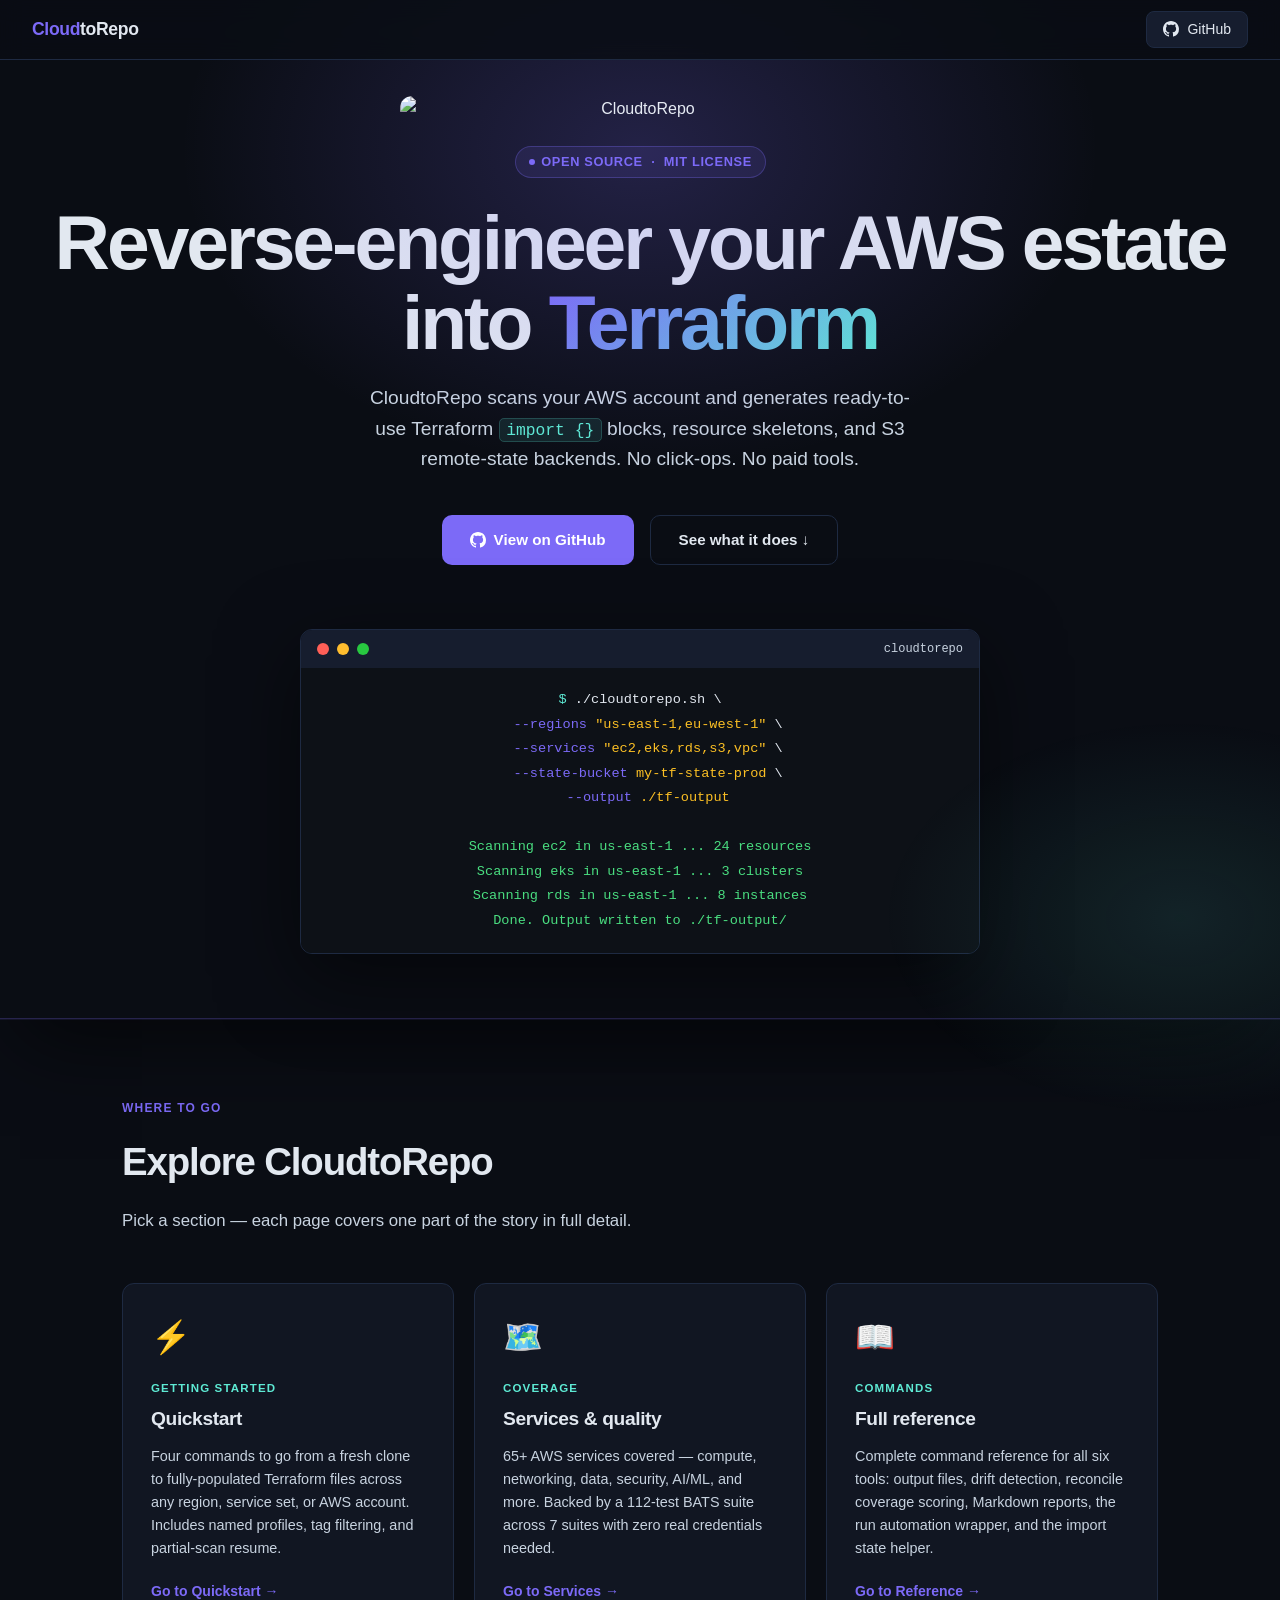
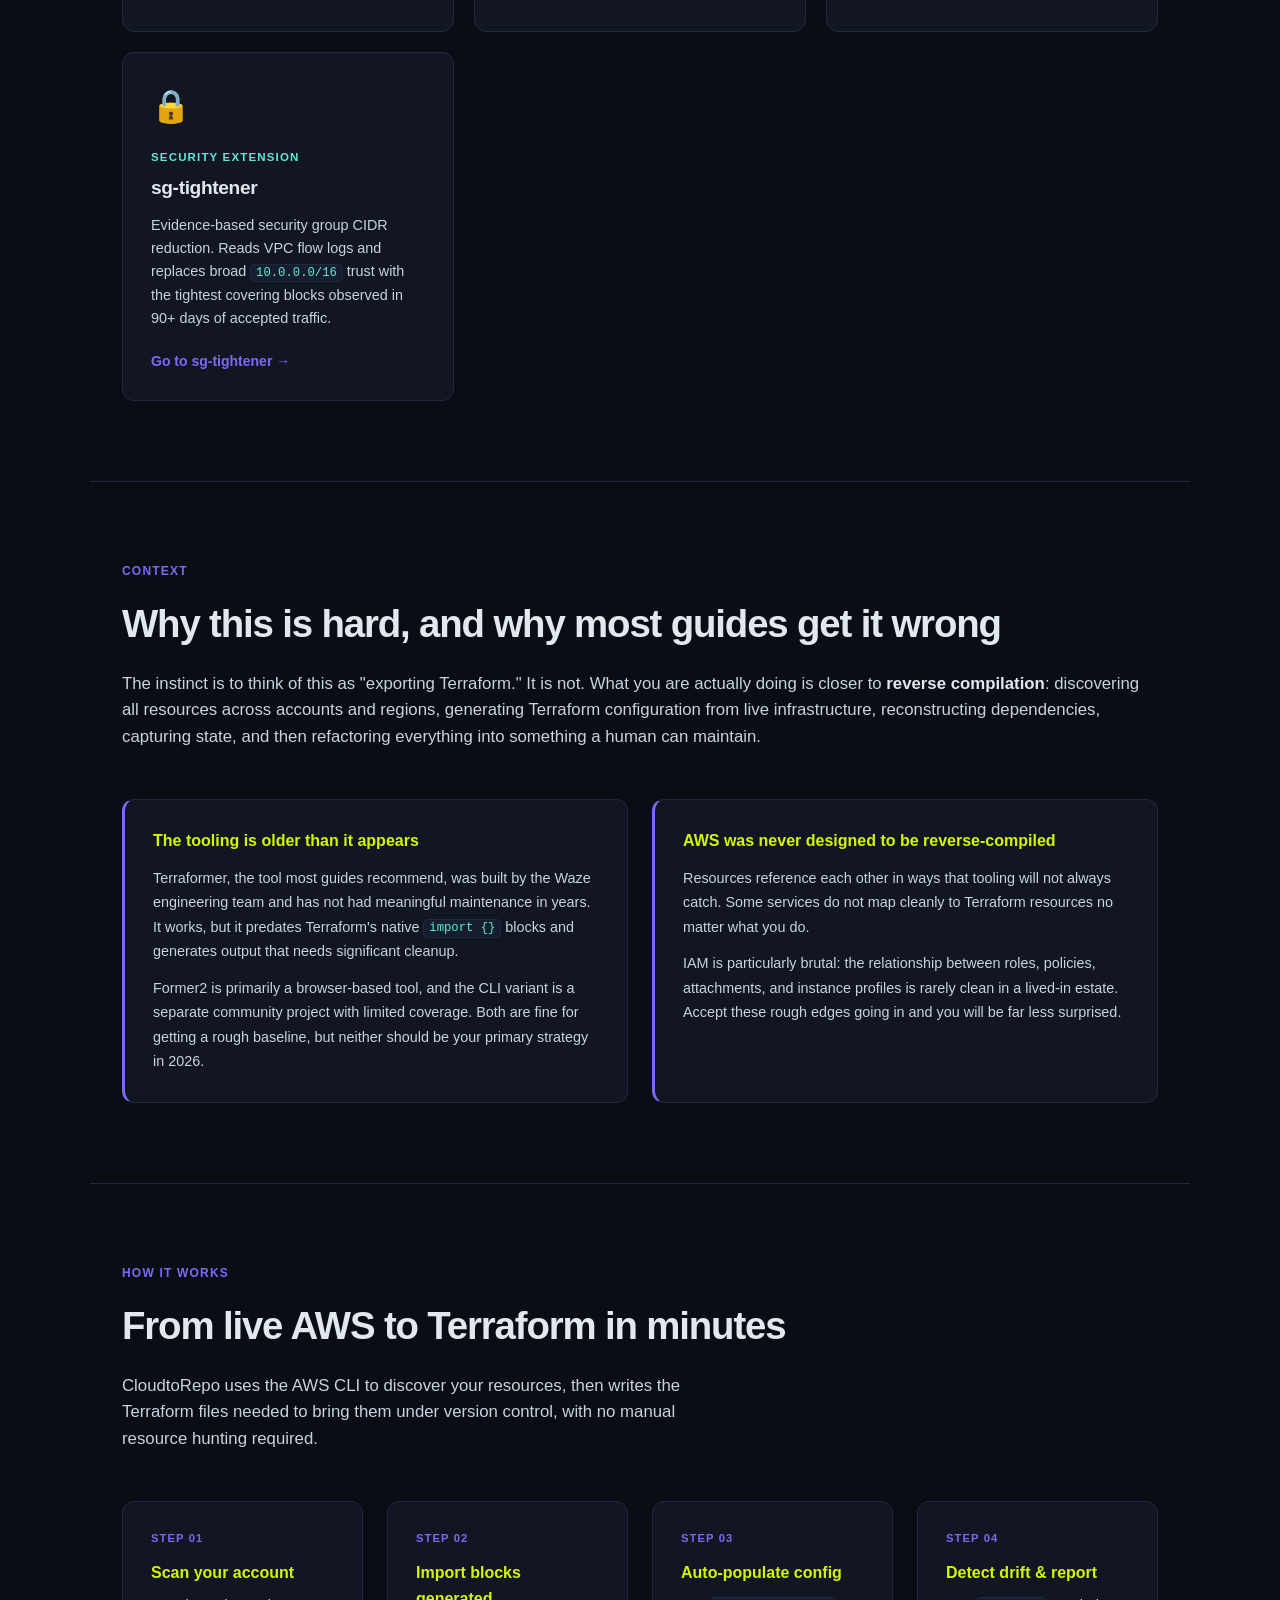
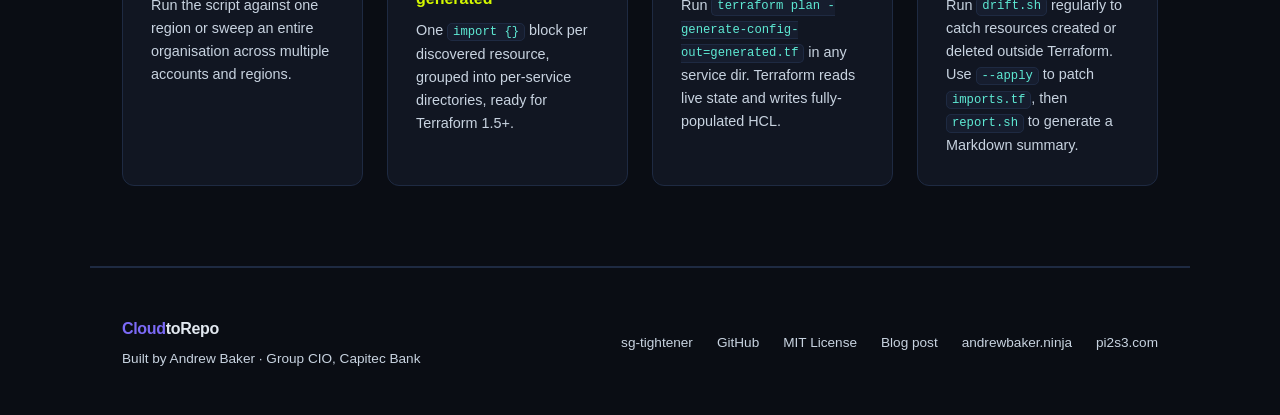
==== commit 60701e70: "feat: add sg-tightener — evidence-based SG CIDR reduction extension Reads VPC flow logs, observes wh" ====
--- a/index.html
+++ b/index.html
@@ -129,6 +129,14 @@
       <span class="nav-tile-cta">Go to Reference →</span>
     </a>
 
+    <a href="tightener.html" class="nav-tile reveal" style="transition-delay:0.3s;">
+      <div class="nav-tile-icon">🔒</div>
+      <div class="nav-tile-label">Security extension</div>
+      <h3>sg-tightener</h3>
+      <p>Evidence-based security group CIDR reduction. Reads VPC flow logs and replaces broad <code>10.0.0.0/16</code> trust with the tightest covering blocks observed in 90+ days of accepted traffic.</p>
+      <span class="nav-tile-cta">Go to sg-tightener →</span>
+    </a>
+
   </div>
 </section>
 
@@ -216,6 +224,7 @@
     <div class="footer-meta" style="margin-top:0.4rem;">Built by <a href="https://andrewbaker.ninja" target="_blank" rel="noopener">Andrew Baker</a> &middot; Group CIO, Capitec Bank</div>
   </div>
   <div class="footer-links">
+    <a href="tightener.html">sg-tightener</a>
     <a href="https://github.com/andrewbakercloudscale/cloudtorepo" target="_blank" rel="noopener">GitHub</a>
     <a href="https://github.com/andrewbakercloudscale/cloudtorepo/blob/main/LICENSE" target="_blank" rel="noopener">MIT License</a>
     <a href="https://andrewbaker.ninja/2026/03/21/reverse-engineering-your-aws-estate-into-terraform-using-cloudtorepo-org/" target="_blank" rel="noopener">Blog post</a>
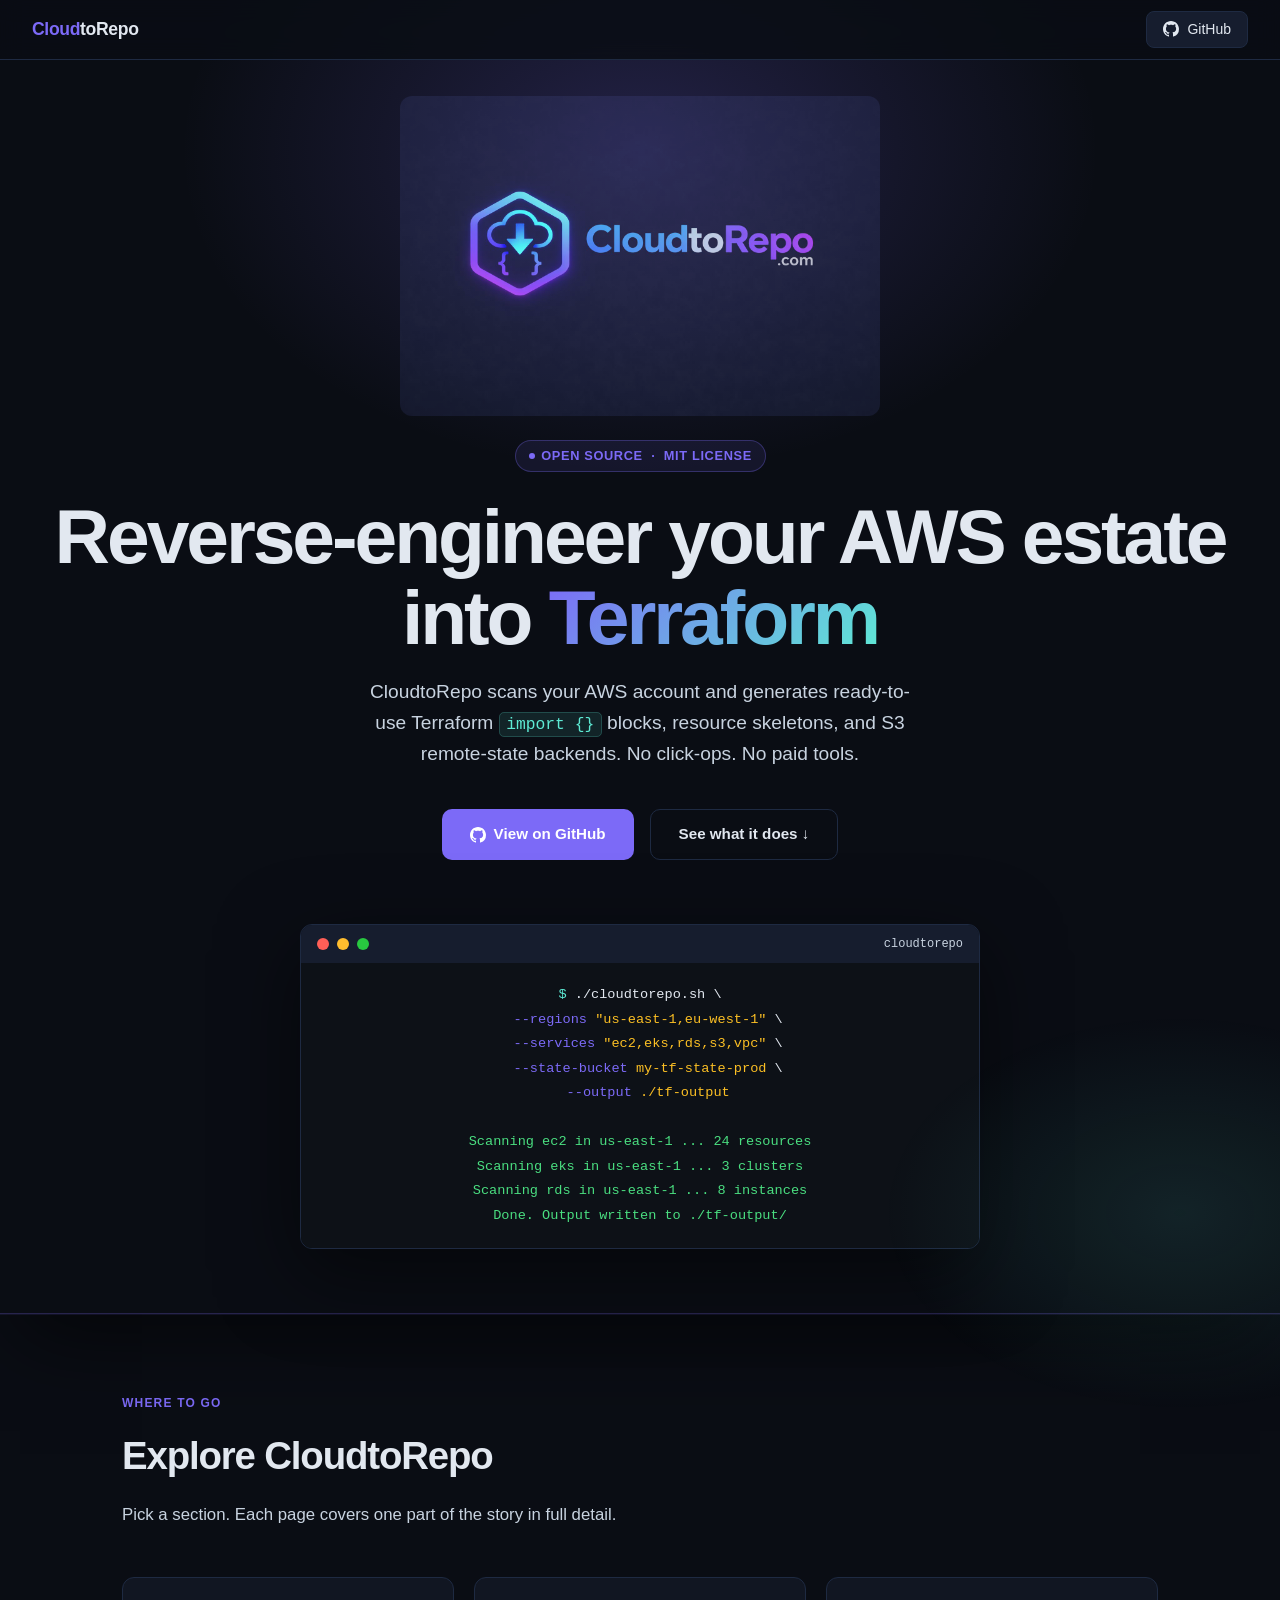
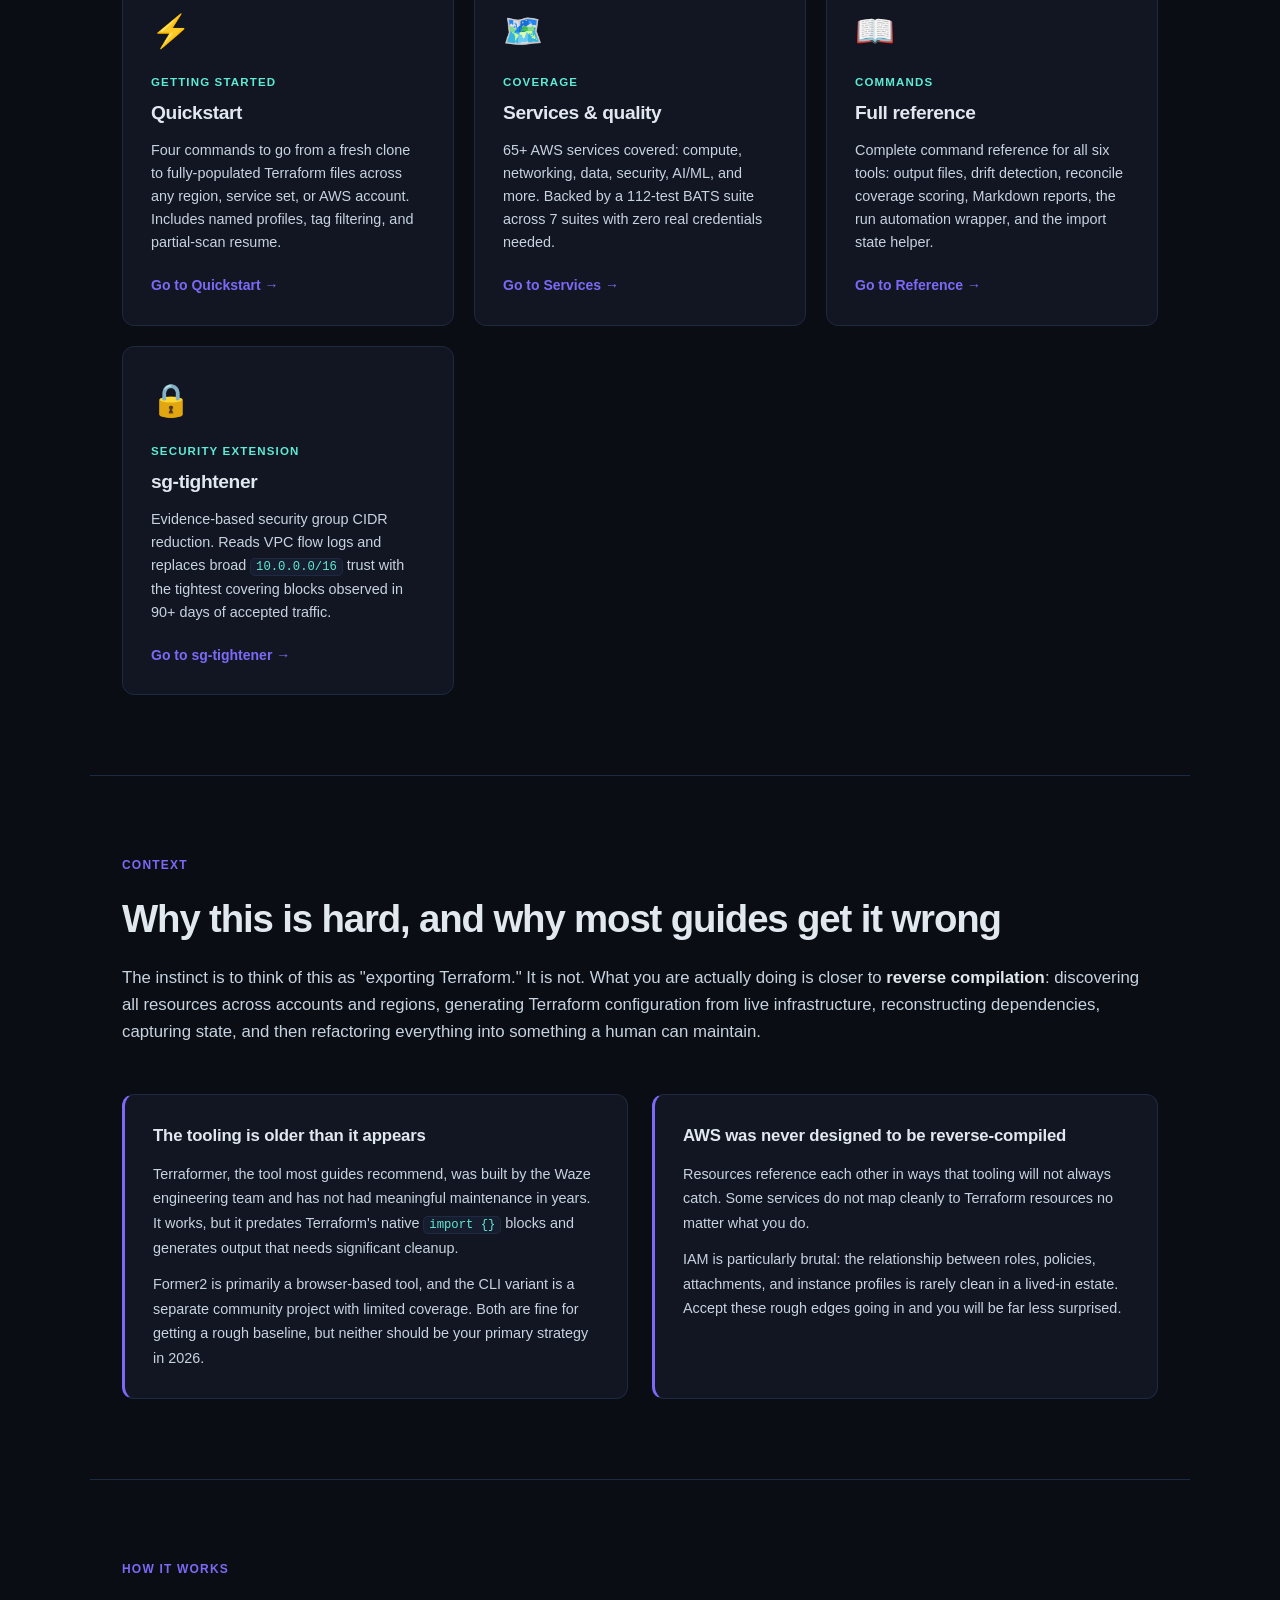
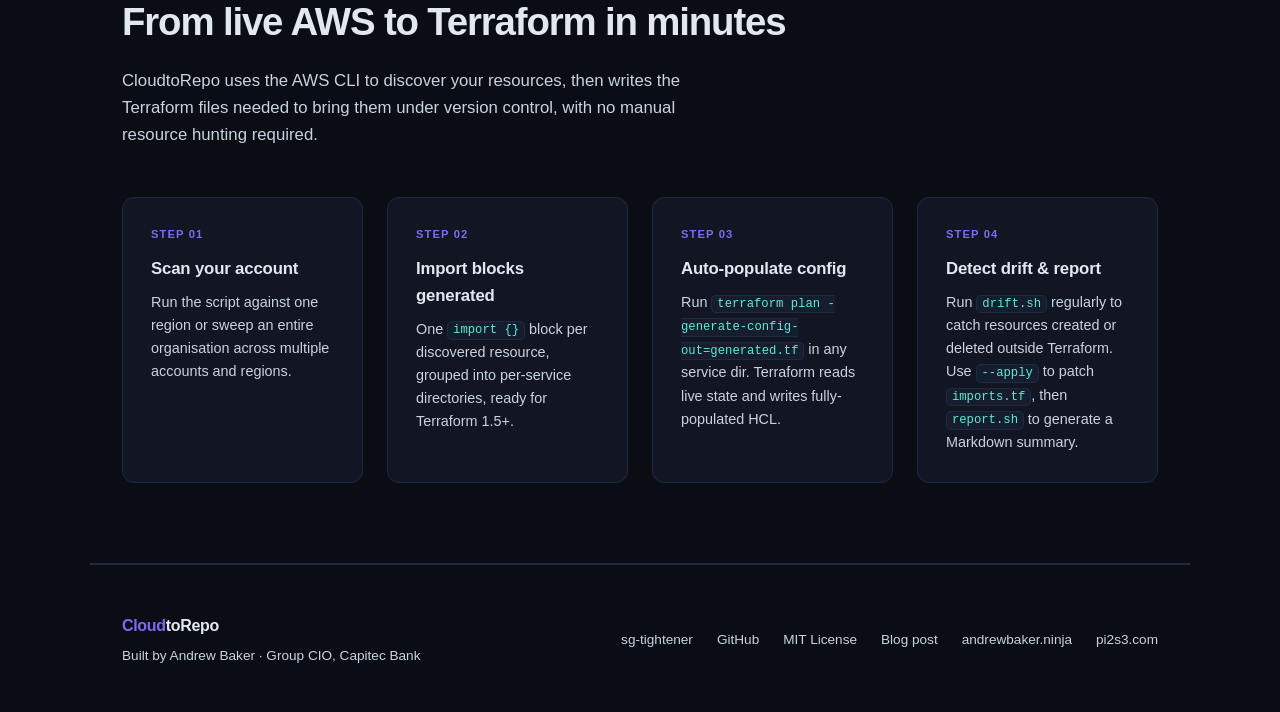
==== commit 97e88fba: "style(site): heading restyle and page-hero glow; em-dash punctuation pass Neutralise section/card he" ====
--- a/index.html
+++ b/index.html
@@ -101,7 +101,7 @@
 <section id="explore">
   <div class="section-label">Where to go</div>
   <h2>Explore CloudtoRepo</h2>
-  <p class="section-intro">Pick a section — each page covers one part of the story in full detail.</p>
+  <p class="section-intro">Pick a section. Each page covers one part of the story in full detail.</p>
 
   <div class="nav-tiles">
 
@@ -117,7 +117,7 @@
       <div class="nav-tile-icon">🗺️</div>
       <div class="nav-tile-label">Coverage</div>
       <h3>Services &amp; quality</h3>
-      <p>65+ AWS services covered — compute, networking, data, security, AI/ML, and more. Backed by a 112-test BATS suite across 7 suites with zero real credentials needed.</p>
+      <p>65+ AWS services covered: compute, networking, data, security, AI/ML, and more. Backed by a 112-test BATS suite across 7 suites with zero real credentials needed.</p>
       <span class="nav-tile-cta">Go to Services →</span>
     </a>
 
--- a/style.css
+++ b/style.css
@@ -341,7 +341,7 @@
   margin-bottom: 0.75rem;
 }
 
-.step h3 { font-size: 1rem; font-weight: 600; margin-bottom: 0.5rem; color: #d4f700; }
+.step h3 { font-size: 1.05rem; font-weight: 600; margin-bottom: 0.5rem; color: var(--text); letter-spacing: -0.01em; }
 .step p { font-size: 0.9rem; color: var(--muted); }
 
 /* SERVICE GRID */
@@ -434,8 +434,9 @@
 }
 
 .output-card h3 {
-  font-size: 0.95rem;
+  font-size: 1.05rem;
   font-weight: 600;
+  letter-spacing: -0.01em;
   margin-bottom: 0.4rem;
 }
 
@@ -479,9 +480,10 @@
 }
 
 .hard-card h3 {
-  font-size: 1rem;
+  font-size: 1.05rem;
   font-weight: 600;
-  color: #d4f700;
+  color: var(--text);
+  letter-spacing: -0.01em;
   margin-bottom: 0.75rem;
 }
 
@@ -663,10 +665,33 @@
 
 /* PAGE HERO (non-home pages) */
 .page-hero {
-  padding: 7rem 2rem 3rem;
+  position: relative;
+  isolation: isolate;
+  padding: 8rem 2rem 3.5rem;
   max-width: 1100px;
   margin: 0 auto;
-  border-bottom: 1px solid var(--border);
+  border-bottom: 1px solid rgba(124, 106, 247, 0.25);
+  box-shadow: 0 1px 0 rgba(124, 106, 247, 0.12);
+}
+
+.page-hero::before {
+  content: '';
+  position: absolute;
+  z-index: -1;
+  top: -160px; left: -140px;
+  width: 760px; height: 520px;
+  background: radial-gradient(ellipse at center, rgba(124, 106, 247, 0.20) 0%, transparent 65%);
+  pointer-events: none;
+}
+
+.page-hero::after {
+  content: '';
+  position: absolute;
+  z-index: -1;
+  top: -40px; right: -160px;
+  width: 520px; height: 360px;
+  background: radial-gradient(ellipse at center, rgba(94, 234, 212, 0.10) 0%, transparent 70%);
+  pointer-events: none;
 }
 
 .page-hero-label {
